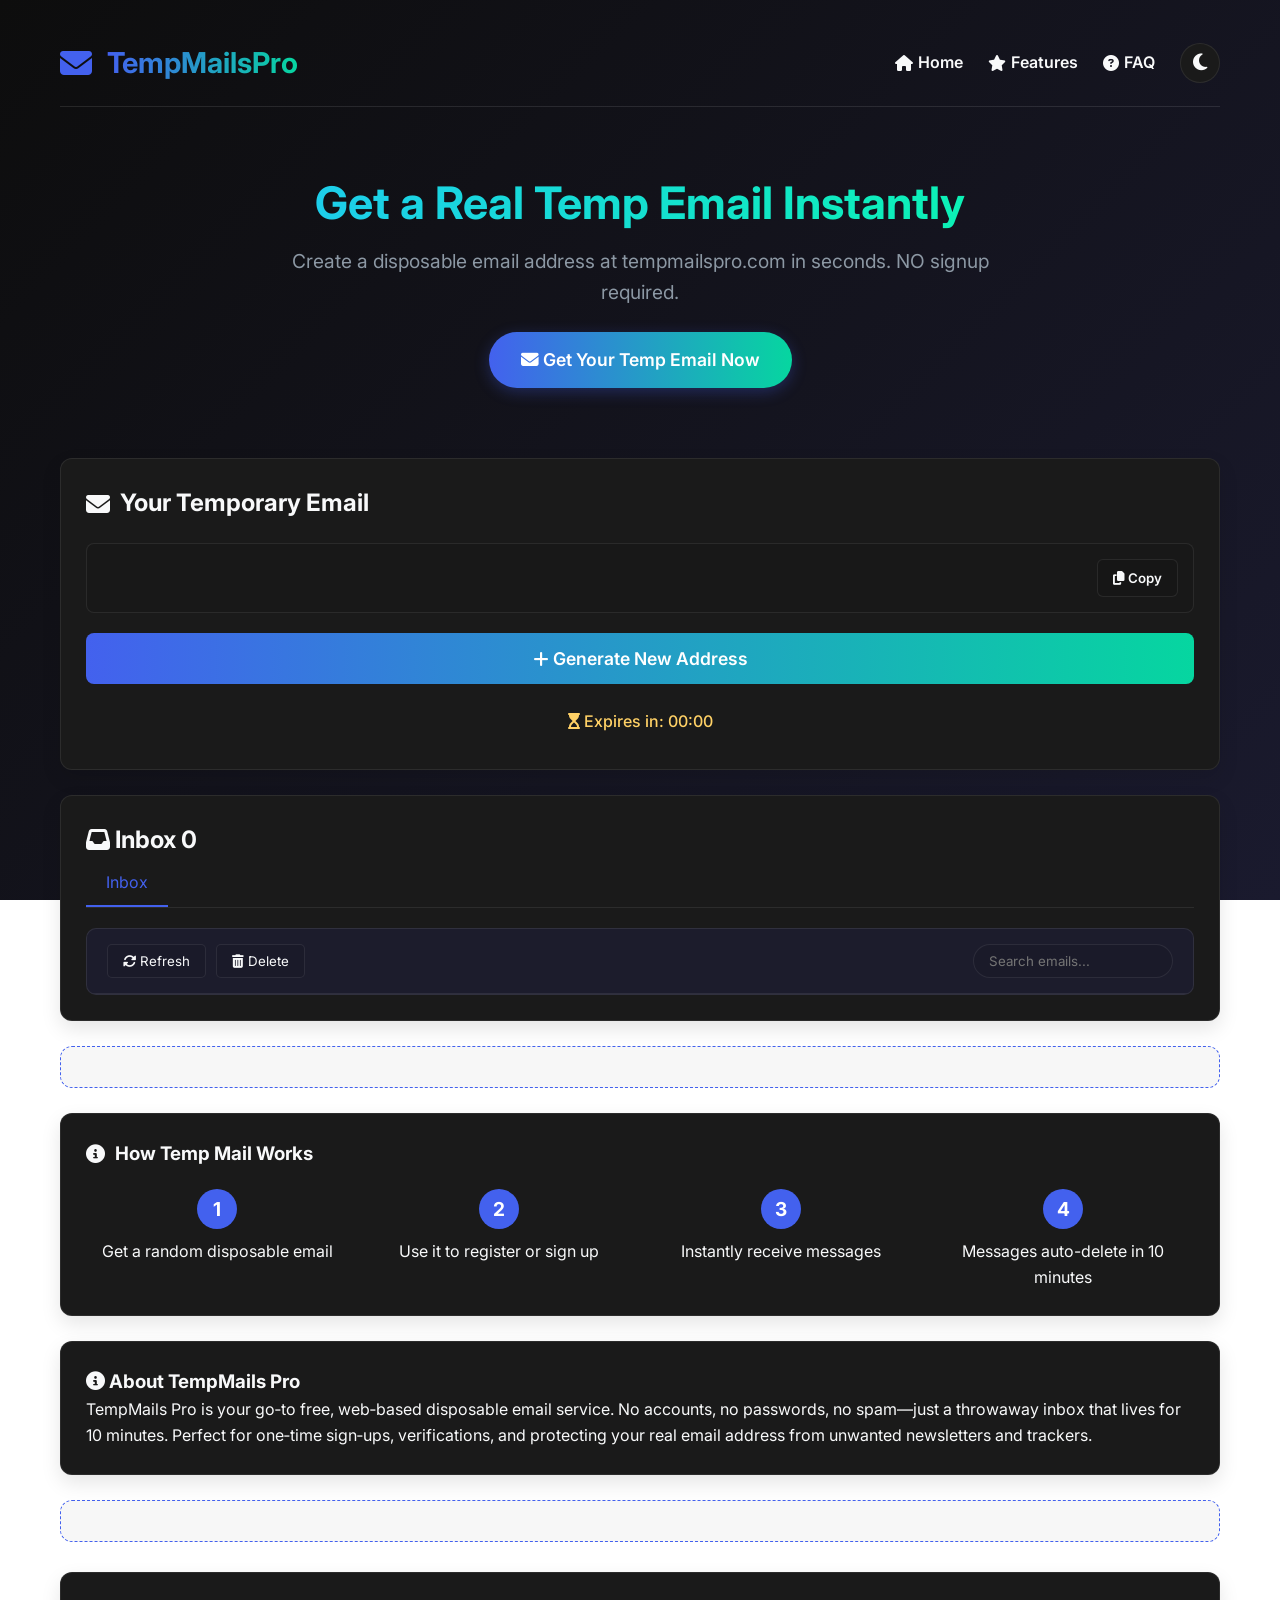
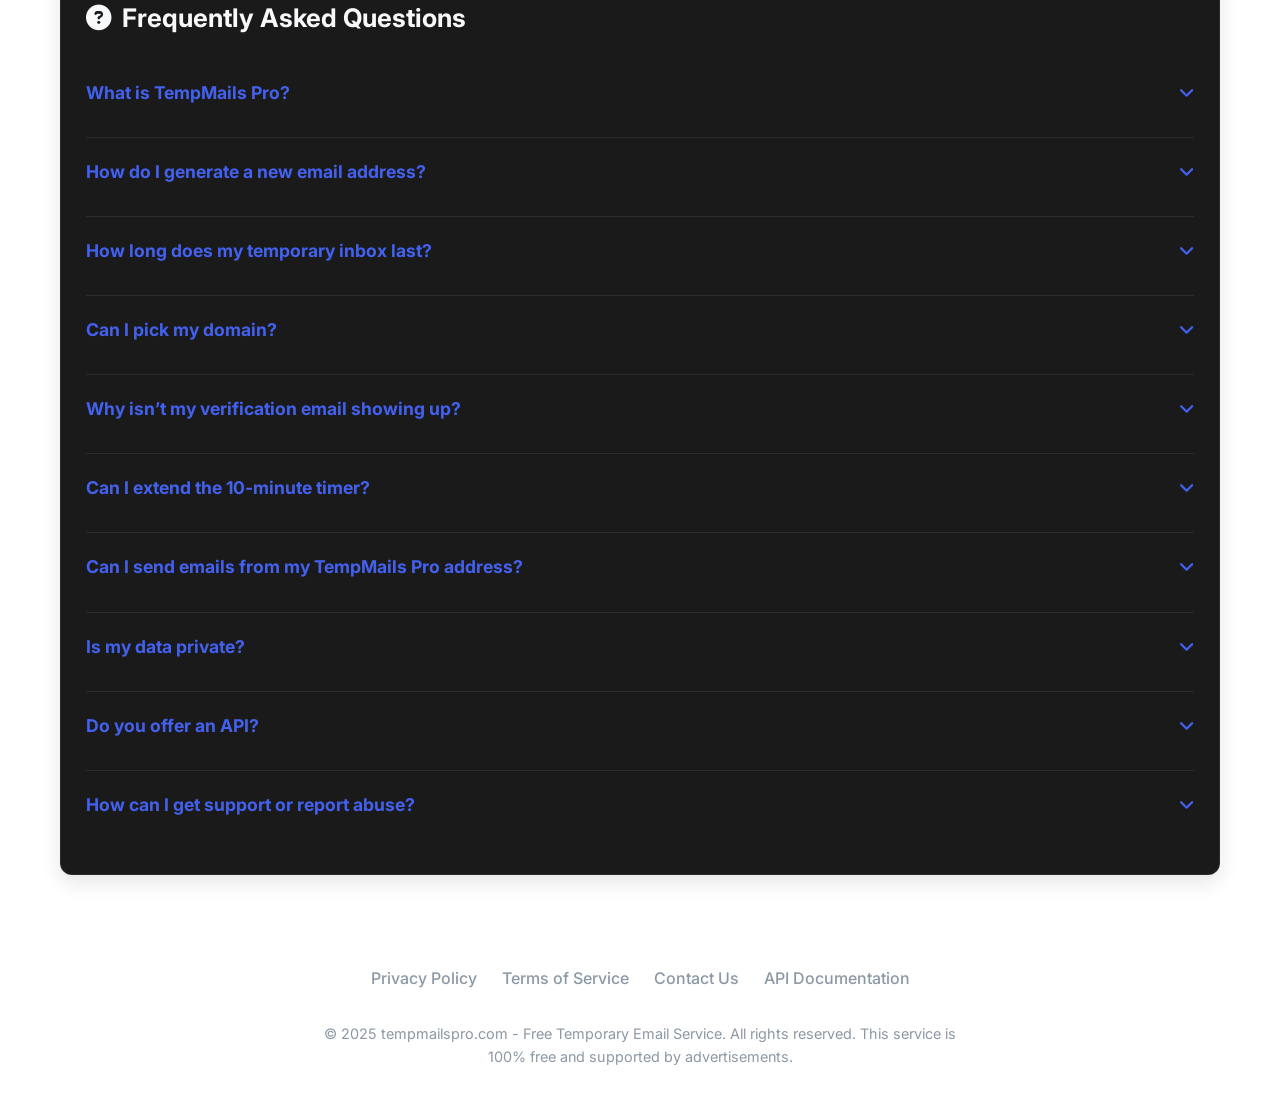
==== index.html @ e6362828 "Update index.html" ====
<!DOCTYPE html>
<html lang="en">
<head>
    <meta charset="UTF-8">
    <meta name="viewport" content="width=device-width, initial-scale=1.0">

    <!-- Primary Meta Tags -->
    <title>TempMail Pro - Free Temporary Email Service</title>
    <meta name="title" content="TempMail Pro - Free Temporary Email Service">
    <meta name="description"
        content="TempMail Pro lets you generate a temporary, disposable email address instantly. Stay anonymous, avoid spam, and protect your privacy — no signup required.">
    <meta name="keywords"
        content="temp mail, disposable email, temporary email, free email, anonymous email, tempmail pro, spam free email">
    <meta name="robots" content="index, follow">
    <link rel="canonical" href="https://tempmailspro.com">

    <!-- Open Graph / Facebook -->
    <meta property="og:type" content="website">
    <meta property="og:url" content="https://tempmailspro.com">
    <meta property="og:title" content="TempMail Pro - Free Temporary Email Service">
    <meta property="og:description"
        content="Generate temporary email addresses and receive messages instantly. No signup, no spam.">
    <meta property="og:image" content="https://tempmailspro.com/preview.png">

    <!-- Twitter -->
    <meta name="twitter:card" content="summary_large_image">
    <meta name="twitter:url" content="https://tempmailspro.com">
    <meta name="twitter:title" content="TempMail Pro - Free Temporary Email Service">
    <meta name="twitter:description" content="Create free, disposable emails in seconds and avoid spam.">
    <meta name="twitter:image" content="https://tempmailspro.com/preview.png">

    <!-- Favicon -->
    <link rel="icon" href="/favicon.ico" type="image/x-icon">
     <script type="application/ld+json">
{
  "@context": "https://schema.org",
  "@type": "Organization",
  "url": "https://tempmailspro.com",
  "logo": "https://tempmailspro.com/favicon.ico"
}
</script>

    
    <!-- Fonts & Styles -->
    <link rel="stylesheet" href="https://cdnjs.cloudflare.com/ajax/libs/font-awesome/6.4.0/css/all.min.css">
    <link href="https://fonts.googleapis.com/css2?family=Inter:wght@400;600;700&display=swap" rel="stylesheet">
    <link href="https://fonts.googleapis.com/css2?family=Oswald:wght@200..700&display=swap" rel="stylesheet">
    <link rel="stylesheet" href="style.css">

    <!-- ad script -->
    <meta name="google-adsense-account" content="ca-pub-8611225687740241">
    <script async src="https://pagead2.googlesyndication.com/pagead/js/adsbygoogle.js?client=ca-pub-8611225687740241"
        crossorigin="anonymous"></script>

    <!-- Google Site Verification -->
    <meta name="google-site-verification" content="ldu1vb2wwEm8j6eNo0OMNCm4ysT9TzCPLOjQqpnnPGw" />
    <!-- Google tag (gtag.js) -->
    <script async src="https://www.googletagmanager.com/gtag/js?id=G-LNBMVJY68M"></script>
    <script>
        window.dataLayer = window.dataLayer || [];
        function gtag() { dataLayer.push(arguments); }
        gtag('js', new Date());

        gtag('config', 'G-LNBMVJY68M');
    </script>
</head>
<body>
    <div class="container">
        <!-- Header -->
        <header>
            <div class="logo">
                <i class="fas fa-envelope"></i>
                <h1>TempMailsPro</h1>
            </div>
            <nav>
                <a href="index.html"><i class="fa fa-home"></i> Home</a>
                <a href="#features"><i class="fas fa-star"></i> Features</a>
                <a href="#FAQ"><i class="fas fa-question-circle"></i> FAQ</a>
                <div class="theme-toggle" id="theme-toggle">
                    <i class="fas fa-moon"></i>
                </div>
            </nav>
        </header>

        <!-- Hero Section -->
        <section class="hero">
            <h1>Get a Real Temp Email Instantly</h1>
            <p>Create a disposable email address at tempmailspro.com in seconds. NO signup required.</p>
            <a href="#generator" class="hero-btn pulse">
                <i class="fas fa-envelope"></i> Get Your Temp Email Now
            </a>
        </section>

        <!-- Main Content -->
        <main>
            <!-- Email Generator -->
            <div class="card email-generator" id="generator">
                <h2><i class="fas fa-envelope"></i> Your Temporary Email</h2>
                <div class="email-display">
                    <span id="generated-email"></span>
                    <button id="copy-btn"><i class="fas fa-copy"></i> Copy</button>
                </div>
                <button id="generate-btn"><i class="fas fa-plus"></i> Generate New Address</button>
                <p id="timer"><i class="fas fa-hourglass-start"></i> Expires in: 00:00</p>
            </div>

            <!-- 1force rebuild -->
            <!-- Inbox Section -->
            <div class="card">
                <h2><i class="fas fa-inbox"></i> Inbox <span id="unread-count" class="unread-badge">0</span></h2>
                <div class="tabs">
                    <div class="tab active" data-tab="primary">Inbox</div>
                </div>

                <div class="inbox-container">
                    <div class="inbox-header">
                        <div class="inbox-controls">
                            <button id="refresh-btn"><i class="fas fa-sync-alt"></i> Refresh</button>
                            <button id="delete-btn"><i class="fas fa-trash-alt"></i> Delete</button>
                        </div>
                        <div class="inbox-search">
                            <input type="text" id="search-input" placeholder="Search emails...">
                        </div>
                    </div>

                    <div class="tab-content active" id="primary-content">
                        <div class="email-list" id="email-list">
                            <!-- Emails will be populated by JavaScript -->
                        </div>
                    </div>
                    <div class="tab-content" id="promotions-content">
                        <div class="no-emails">
                            <i class="fas fa-tag fa-2x"></i>
                            <p>No promotional emails yet</p>
                        </div>
                    </div>
                    <div class="tab-content" id="social-content">
                        <div class="no-emails">
                            <i class="fas fa-users fa-2x"></i>
                            <p>No social emails yet</p>
                        </div>
                    </div>
                </div>
            </div>

            <!-- Email Detail View -->
            <div class="card" id="email-detail" style="display: none;">
                <div class="email-detail-header">
                    <button id="back-to-inbox"><i class="fas fa-arrow-left"></i> Back to Inbox</button>
                    <h3 id="detail-subject">Welcome to TempMailsPro</h3>
                </div>
                <div class="email-meta">
                    <div><strong>From:</strong> <span id="detail-sender">support@tempmailspro.com</span></div>
                    <div><strong>Date:</strong> <span id="detail-date">July 10, 2025 10:30 AM</span></div>
                </div>
                <div class="email-body">
                    <p>Hello there,</p>
                    <p>Thank you for choosing TempMailsPro! We're excited to have you as a user.</p>
                    <p>With our service, you can:</p>
                    <ul>
                        <li>Generate temporary email addresses instantly</li>
                        <li>Receive emails without signing up</li>
                        <li>Keep your personal inbox free from spam</li>
                        <li>Access emails for 10 minutes before they expire</li>
                    </ul>
                    <p>If you have any questions, feel free to reach out to our support team.</p>
                    <p>Best regards,<br>The TempMailsPro Team</p>
                </div>
                <div class="email-actions">
                    <button><i class="fas fa-reply"></i> Reply</button>
                    <button><i class="fas fa-share"></i> Forward</button>
                    <button><i class="fas fa-trash-alt"></i> Delete</button>
                </div>
            </div>

            <!-- Ad 1: ad-container-->
            <div class="ad-container">
                <!-- ad23 -->
                <ins class="adsbygoogle" style="display:block; text-align:center;"
                    data-ad-client="ca-pub-8611225687740241" data-ad-slot="8920729436" data-ad-format="auto"
                    data-full-width-responsive="true"></ins>
                <script>
                    (adsbygoogle = window.adsbygoogle || []).push({});
                </script>
            </div>

            <!-- How It Works -->
            <div class="card tutorial" id="features">
                <h3><i class="fas fa-info-circle"></i> How Temp Mail Works</h3>
                <div class="tutorial-steps">
                    <div class="step">
                        <span>1</span>
                        <p>Get a random disposable email</p>
                    </div>
                    <div class="step">
                        <span>2</span>
                        <p>Use it to register or sign up</p>
                    </div>
                    <div class="step">
                        <span>3</span>
                        <p>Instantly receive messages</p>
                    </div>
                    <div class="step">
                        <span>4</span>
                        <p>Messages auto-delete in 10 minutes</p>
                    </div>
                </div>
            </div>
            <!-- About Section -->
            <div class="card" id="about">
                <h3><i class="fas fa-info-circle"></i> About TempMails Pro</h3>
                <p>
                    TempMails Pro is your go‑to free, web‑based disposable email service. No accounts, no passwords, no
                    spam—just
                    a throwaway inbox that lives for 10 minutes. Perfect for one‑time sign‑ups, verifications, and
                    protecting your
                    real email address from unwanted newsletters and trackers.
                </p>
            </div>
            <!-- Ad 2: ad-container -->
            <div class="ad-container">
                <!-- ad44 -->
                <ins class="adsbygoogle" style="display:block; text-align:center;"
                    data-ad-client="ca-pub-8611225687740241" data-ad-slot="7357200472" data-ad-format="auto"
                    data-full-width-responsive="true"></ins>
                <script>
                    (adsbygoogle = window.adsbygoogle || []).push({});
                </script>
            </div>
            <!-- FAQ Section -->
            <div class="card" Id="faq">
                <h3><i class="fas fa-question-circle" id="FAQ"></i> Frequently Asked Questions</h3>

                <div class="faq-item">
                    <h4>What is TempMails Pro?</h4>
                    <div class="answer">
                        <p>
                            A free, receive‑only disposable‑email service. Generate a random address—no signup
                            required—to get
                            verification codes, newsletters, or any one‑time messages, and keep your real inbox clean.
                        </p>
                    </div>
                </div>

                <div class="faq-item">
                    <h4>How do I generate a new email address?</h4>
                    <div class="answer">
                        <p>
                            Click the <strong>Generate New Address</strong> button. We’ll display a random email
                            (e.g. <code>user123@ourtempdomain.org</code>) that’s live for 10 minutes.
                        </p>
                    </div>
                </div>

                <div class="faq-item">
                    <h4>How long does my temporary inbox last?</h4>
                    <div class="answer">
                        <p>
                            Exactly 10 minutes. You’ll see a countdown timer—once it reaches zero, the inbox and all
                            messages are
                            permanently deleted.
                        </p>
                    </div>
                </div>

                <div class="faq-item">
                    <h4>Can I pick my domain?</h4>
                    <div class="answer">
                        <p>
                            We rotate through several curated domains to maximize availability. You can’t choose one
                            manually—
                            just click “Generate” and use what you get.
                        </p>
                    </div>
                </div>

                <div class="faq-item">
                    <h4>Why isn’t my verification email showing up?</h4>
                    <div class="answer">
                        <ul>
                            <li>Double‑check that you copied the correct address.</li>
                            <li>Click <strong>Refresh</strong> to poll the server again.</li>
                            <li>Some senders block disposable domains—try generating a new address or using a different
                                one.</li>
                        </ul>
                    </div>
                </div>

                <div class="faq-item">
                    <h4>Can I extend the 10‑minute timer?</h4>
                    <div class="answer">
                        <p>
                            Not at this time. To keep the service free and stateless, each session is capped at 10
                            minutes.
                        </p>
                    </div>
                </div>

                <div class="faq-item">
                    <h4>Can I send emails from my TempMails Pro address?</h4>
                    <div class="answer">
                        <p>
                            No—it’s a receive‑only service. You can’t reply or send, only receive messages.
                        </p>
                    </div>
                </div>

                <div class="faq-item">
                    <h4>Is my data private?</h4>
                    <div class="answer">
                        <p>
                            We don’t log personal info or store messages beyond your session. After expiration,
                            everything is
                            permanently deleted.
                        </p>
                    </div>
                </div>

                <div class="faq-item">
                    <h4>Do you offer an API?</h4>
                    <div class="answer">
                        <p>
                            Yes—our API lets you programmatically generate addresses and fetch messages. Check the “API
                            Documentation”
                            in the footer for details and code samples.
                        </p>
                    </div>
                </div>

                <div class="faq-item">
                    <h4>How can I get support or report abuse?</h4>
                    <div class="answer">
                        <p>
                            Use the <strong>Contact Us</strong> link in the footer or email
                            <a href="mailto:support@tempmailspro.com">support@tempmailspro.com</a>. We typically reply
                            within 24 hours.
                        </p>
                    </div>
                </div>
            </div>
        </main>

        <!-- Footer -->
        <footer>
            <div class="footer-links">
                <a href="#" id="openPrivacy">Privacy Policy</a>
                <a href="#" id="openTerms">Terms of Service</a>
                <a href="#" id="openContact">Contact Us</a>
                <a href="#" id="openApi">API Documentation</a>
            </div>
            <p class="footer-note">© 2025 tempmailspro.com - Free Temporary Email Service. All rights reserved. This
                service
                is 100% free and supported by advertisements.</p>


            <!-- Privacy Policy Modal -->
            <div id="privacyModal" class="modal" role="dialog" aria-modal="true" aria-labelledby="privacyTitle">
                <div class="modal-content">
                    <button id="closePrivacy" class="close" aria-label="Close">&times;</button>
                    <h2 id="privacyTitle">Privacy Policy</h2>
                    <p><strong>Effective Date:</strong> July 13, 2025</p>

                    <p>TempMails Pro values your privacy. Here's what you need to know:</p>

                    <h3>1. Data We Collect</h3>
                    <ul>
                        <li>Temporary email addresses you generate</li>
                        <li>IP address (for abuse prevention)</li>
                        <li>Browser/device info (for analytics or ad personalization)</li>
                    </ul>

                    <h3>2. How We Use It</h3>
                    <ul>
                        <li>To create and manage temp inboxes</li>
                        <li>To show ads and improve service performance</li>
                        <li>To detect fraud or abuse</li>
                    </ul>

                    <h3>3. Email Expiry</h3>
                    <p>All inboxes and emails are automatically deleted after 10 minutes. We do not store messages
                        permanently.</p>

                    <h3>4. Third Parties</h3>
                    <p>We use Google AdSense and may share non-personal data with ad networks for performance or fraud
                        detection.</p>

                    <h3>5. Your Rights</h3>
                    <p>You don’t need to request deletion — everything is automatically wiped. We don’t store any
                        personal user accounts.</p>

                    <h3>6. Contact</h3>
                    <p>If you have questions, email <a
                            href="mailto:support@tempmailspro.com">support@tempmailspro.com</a></p>
                </div>
            </div>



            <!-- 📜 Terms of Service Modal -->
            <div id="termsModal" class="modal" role="dialog" aria-modal="true" aria-labelledby="termsTitle">
                <div class="modal-content">
                    <button id="closeTerms" class="close" aria-label="Close">&times;</button>
                    <h2 id="termsTitle">Terms of Service</h2>
                    <p><strong>Effective Date:</strong> July 13, 2025</p>

                    <p>By using TempMailsPro, you agree to the following terms:</p>

                    <ul>
                        <li>This is a disposable, receive-only email service intended for temporary use only.</li>
                        <li>You agree not to use TempMailsPro for illegal activities, abuse, or impersonation.</li>
                        <li>We do not guarantee email deliverability from all sources.</li>
                        <li>We auto-delete inboxes after 10 minutes — no backups.</li>
                        <li>TempMail Pro is provided “as-is” with no warranties.</li>
                    </ul>

                    <p>Questions? <a href="mailto:support@tempmailspro.com">support@tempmailspro.com</a></p>
                </div>
            </div>

            <!--Contact Us Modal -->
            <div id="contactModal" class="modal" role="dialog" aria-modal="true" aria-labelledby="contactTitle">
                <div class="modal-content">
                    <button id="closeContact" class="close" aria-label="Close">&times;</button>
                    <h2 id="contactTitle">Contact Us</h2>
                    <p>If you have questions, issues, or suggestions, please email us directly at:</p>

                    <p><a href="mailto:support@tempmailspro.com">support@tempmailspro.com</a></p>

                    <p>We usually respond within 24 hours on weekdays.</p>
                </div>
            </div>


            <div id="apiModal" class="modal" role="dialog" aria-modal="true" aria-labelledby="apiTitle">
                <div class="modal-content">
                    <button id="closeApi" class="close" aria-label="Close">&times;</button>
                    <h2 id="apiTitle">API Documentation</h2>

                    <p>This API lets you programmatically create temp email accounts, fetch messages, and check inboxes.
                    </p>

                    <h3>Base URL:</h3>
                    <code>https://api.mail.tm</code>

                    <h3>1. Create Account</h3>
                    <code>POST /accounts</code>
                    <pre>{
                        "address": "user@domain.com",
                        "password": "yourPassword123"
                        }</pre>

                    <h3>2. Get Token</h3>
                    <code>POST /token</code>
                    <pre>{
                        "address": "user@domain.com",
                        "password": "yourPassword123"
                        }</pre>

                    <h3>3. Fetch Messages</h3>
                    <code>GET /messages</code>
                    <pre>
                        Authorization: Bearer YOUR_TOKEN
                    </pre>

                    <h3>4. Get Message by ID</h3>
                    <code>GET /messages/:id</code>

                    <p>📌 <strong>Note:</strong> All messages are deleted automatically after ~10 minutes.</p>
                </div>
            </div>
        </footer>
    </div>

    <!-- Notification Element -->
    <div class="notification" id="notification">
        New email received!
    </div>
    <script>
        (function () {
            const toggleBtn = document.getElementById('theme-toggle');
            const root = document.documentElement; // <html>
            const storageKey = 'theme';            // localStorage key

            // on load: read saved theme
            const saved = localStorage.getItem(storageKey);
            if (saved === 'light') {
                root.classList.add('light-theme');
                toggleBtn.innerHTML = '<i class="fas fa-sun"></i>';
            }

            toggleBtn.addEventListener('click', () => {
                const isLight = root.classList.toggle('light-theme');
                // swap the icon
                toggleBtn.innerHTML = isLight
                    ? '<i class="fas fa-sun"></i>'
                    : '<i class="fas fa-moon"></i>';
                // persist preference
                localStorage.setItem(storageKey, isLight ? 'light' : 'dark');
            });
        })();
    </script>
    <script src="script.js"></script>
</body>
</html>
---- style.css ----
:root {
        --primary: #4361ee;
        --primary-dark: #3a0ca3;
        --secondary: #06d6a0;
        --warning: #ffd166;
        --danger: #ef476f;
        --dark: #121212;
        --darker: #0d0d0d;
        --light: #f8f9fa;
        --gray: #8c98a4;
        --card-bg: #1a1a1a;
        --card-border: rgba(255, 255, 255, 0.08);
        --inbox-bg: #1e1e2e;
        --text-color: #f8f9fa;
        --bg-gradient-start: #0d0d0d;
        --bg-gradient-end: #1a1a2e;
        --header-border: rgba(255, 255, 255, 0.1);
        --footer-border: rgba(255, 255, 255, 0.1);
    }

    .light-theme {
        --primary: #4361ee;
        --primary-dark: #3a0ca3;
        --secondary: #06d6a0;
        --warning: #ffd166;
        --danger: #ef476f;
        --dark: #f8f9fa;
        --darker: #e9ecef;
        --light: #121212;
        --gray: #6c757d;
        --card-bg: #ffffff;
        --card-border: rgba(0, 0, 0, 0.08);
        --inbox-bg: #f1f3f5;
        --text-color: #212529;
        --bg-gradient-start: #e9ecef;
        --bg-gradient-end: #f8f9fa;
        --header-border: rgba(0, 0, 0, 0.1);
        --footer-border: rgba(0, 0, 0, 0.1);
    }

    * {
        margin: 0;
        padding: 0;
        box-sizing: border-box;
        font-family: 'Inter', -apple-system, BlinkMacSystemFont, 'Segoe UI', Roboto, sans-serif;
        transition: background-color 0.3s, color 0.3s;
    }

    body {
        background: linear-gradient(135deg, var(--bg-gradient-start), var(--bg-gradient-end));
        color: var(--text-color);
        line-height: 1.6;
        min-height: 100vh;
        background-attachment: fixed;
        padding: 20px;
    }

    .container {
        max-width: 1200px;
        margin: 0 auto;
        padding: 0 20px;
    }

    /* Header Styles */
    header {
        display: flex;
        justify-content: space-between;
        align-items: center;
        padding: 20px 0;
        border-bottom: 1px solid var(--header-border);
        margin-bottom: 30px;
    }

    .logo {
        display: flex;
        align-items: center;
        gap: 15px;
    }

    .logo i {
        font-size: 2rem;
        color: var(--primary);
    }

    .logo h1 {
        font-size: 1.8rem;
        background: linear-gradient(90deg, var(--primary), var(--secondary));
        -webkit-background-clip: text;
        -webkit-text-fill-color: transparent;
    }

    nav {
        display: flex;
        gap: 25px;
        align-items: center;
    }

    nav a {
        color: var(--text-color);
        text-decoration: none;
        font-weight: 600;
        display: flex;
        align-items: center;
        gap: 5px;
        transition: color 0.3s;
    }

    nav a:hover {
        color: var(--primary);
    }

    .theme-toggle {
        background: var(--card-bg);
        border: 1px solid var(--card-border);
        color: var(--text-color);
        width: 40px;
        height: 40px;
        border-radius: 50%;
        display: flex;
        align-items: center;
        justify-content: center;
        cursor: pointer;
        font-size: 1.2rem;
        transition: all 0.3s;
    }

    .theme-toggle:hover {
        transform: rotate(15deg);
        background: var(--primary);
        color: white;
    }

    /* Hero Section */
    .hero {
        text-align: center;
        padding: 40px 0;
        margin-bottom: 30px;
    }

    .hero h1 {
        font-size: 2.8rem;
        font-weight: 700;
        background: linear-gradient(90deg, #24c0ff, #05ffa1);
        -webkit-background-clip: text;
        -webkit-text-fill-color: transparent;
        margin-bottom: 15px;
        line-height: 1.2;
    }

    .hero p {
        font-size: 1.2rem;
        max-width: 700px;
        margin: 0 auto 25px;
        color: var(--gray);
    }

    .hero-btn {
        display: inline-block;
        background: linear-gradient(90deg, var(--primary), var(--secondary));
        color: white;
        padding: 14px 32px;
        border-radius: 50px;
        font-weight: 600;
        font-size: 1.1rem;
        text-decoration: none;
        transition: all 0.3s ease;
        box-shadow: 0 4px 15px rgba(67, 97, 238, 0.3);
    }

    .hero-btn:hover {
        transform: translateY(-3px);
        box-shadow: 0 6px 20px rgba(67, 97, 238, 0.4);
    }

    /* Card Styles */
    .card {
        background: var(--card-bg);
        border-radius: 12px;
        padding: 25px;
        margin-bottom: 25px;
        box-shadow: 0 8px 20px rgba(0, 0, 0, 0.1);
        border: 1px solid var(--card-border);
        transition: transform 0.3s ease;
    }

    .card:hover {
        transform: translateY(-5px);
    }

    /* Email Generator */
    .email-generator h2 {
        margin-bottom: 20px;
        display: flex;
        align-items: center;
        gap: 10px;
        color: var(--text-color);
    }

    .email-display {
        display: flex;
        justify-content: space-between;
        align-items: center;
        background: rgba(0, 0, 0, 0.05);
        padding: 15px;
        border-radius: 8px;
        margin-bottom: 20px;
        border: 1px solid var(--card-border);
    }

    #generated-email {
        font-size: 1.2rem;
        font-family: monospace;
        word-break: break-word;
        flex: 1;
        color: var(--text-color);
    }

    #copy-btn {
        background: rgba(0, 0, 0, 0.05);
        color: var(--text-color);
        padding: 10px 15px;
        border-radius: 6px;
        font-weight: 600;
        transition: background 0.3s;
        cursor: pointer;
        border: 1px solid var(--card-border);
    }

    #copy-btn:hover {
        background: rgba(0, 0, 0, 0.1);
    }

    #generate-btn {
        width: 100%;
        padding: 15px;
        background: linear-gradient(90deg, var(--primary), var(--secondary));
        border: none;
        border-radius: 8px;
        color: white;
        font-weight: 600;
        font-size: 1.1rem;
        cursor: pointer;
        transition: transform 0.2s;
        margin-bottom: 15px;
    }

    #generate-btn:hover {
        transform: translateY(-2px);
    }

    #email-status,
    #timer {
        text-align: center;
        margin: 10px 0;
        color: var(--secondary);
        font-weight: 500;
    }

    #timer {
        color: var(--warning);
    }

    /* Tutorial Section */
    .tutorial h3 {
        margin-bottom: 20px;
        display: flex;
        align-items: center;
        gap: 10px;
        color: var(--text-color);
    }

    .tutorial-steps {
        display: grid;
        grid-template-columns: repeat(auto-fit, minmax(200px, 1fr));
        gap: 20px;
    }

    .step {
        display: flex;
        flex-direction: column;
        align-items: center;
        text-align: center;
    }

    .step span {
        width: 40px;
        height: 40px;
        background: var(--primary);
        border-radius: 50%;
        display: flex;
        align-items: center;
        justify-content: center;
        font-weight: bold;
        margin-bottom: 10px;
        font-size: 1.2rem;
        color: white;
    }

    /* Ad Containers */
    .ad-container {
        background: rgba(0, 0, 0, 0.03);
        border-radius: 12px;
        padding: 20px;
        margin: 25px 0;
        border: 1px dashed var(--primary);
        text-align: center;
    }

    .ad-label {
        display: inline-block;
        background: var(--primary);
        color: white;
        padding: 4px 12px;
        border-radius: 20px;
        font-size: 0.8rem;
        margin-bottom: 15px;
        font-weight: 600;
    }

    .ad-title {
        font-size: 1.3rem;
        margin-bottom: 10px;
        color: var(--text-color);
    }

    .ad-description {
        color: var(--gray);
        margin-bottom: 15px;
        font-size: 1rem;
    }

    .ad-btn {
        display: inline-block;
        background: var(--secondary);
        color: #000;
        padding: 10px 25px;
        border-radius: 30px;
        font-weight: 600;
        text-decoration: none;
        transition: all 0.3s ease;
    }

    .ad-btn:hover {
        background: #05c895;
        transform: translateY(-2px);
    }

    .ad-offer {
        background: rgba(255, 209, 102, 0.15);
        border-left: 4px solid var(--warning);
        padding: 15px;
        border-radius: 0 8px 8px 0;
        margin-top: 15px;
    }

    /* Footer */
    footer {
        text-align: center;
        padding: 60px 0 30px;
        border-top: 1px solid var(--footer-border);
        margin-top: 20px;
    }

    .footer-links {
        display: flex;
        justify-content: center;
        flex-wrap: wrap;
        gap: 25px;
        margin-bottom: 30px;
    }

    .footer-links a {
        color: var(--gray);
        text-decoration: none;
        transition: color 0.3s;
        font-weight: 500;
    }

    .footer-links a:hover {
        color: var(--primary);
    }

    .footer-note {
        color: var(--gray);
        font-size: 0.9rem;
        margin-top: 20px;
        max-width: 700px;
        margin: 20px auto 0;
    }

    .social-links {
        display: flex;
        justify-content: center;
        gap: 20px;
        margin-top: 25px;
    }

    .social-links a {
        display: inline-flex;
        align-items: center;
        justify-content: center;
        width: 45px;
        height: 45px;
        border-radius: 50%;
        background: rgba(0, 0, 0, 0.05);
        color: var(--text-color);
        font-size: 1.2rem;
        transition: all 0.3s ease;
    }

    .social-links a:hover {
        background: var(--primary);
        color: white;
        transform: translateY(-3px);
    }

    /* Responsive Design */
    @media (max-width: 900px) {
        .main-content {
            flex-direction: column;
        }

        .sidebar {
            width: 100%;
        }

        .stats {
            grid-template-columns: 1fr;
        }
    }

    @media (max-width: 768px) {
        header {
            flex-direction: column;
            gap: 20px;
        }

        nav {
            flex-wrap: wrap;
            justify-content: center;
        }

        .hero h1 {
            font-size: 2.2rem;
        }

        .tutorial-steps {
            grid-template-columns: 1fr;
        }

        .hero {
            padding: 30px 0;
        }
    }

    /* Animations */
    @keyframes fadeIn {
        from {
            opacity: 0;
            transform: translateY(10px);
        }

        to {
            opacity: 1;
            transform: translateY(0);
        }
    }

    .card {
        animation: fadeIn 0.5s ease-out;
    }

    @keyframes pulse {
        0% {
            transform: scale(1);
        }

        50% {
            transform: scale(1.05);
        }

        100% {
            transform: scale(1);
        }
    }

    .pulse {
        animation: pulse 2s infinite;
    }

    /* Inbox Styles */
    .inbox-container {
        background: var(--inbox-bg);
        border-radius: 10px;
        overflow: hidden;
        margin-top: 20px;
        border: 1px solid var(--card-border);
    }

    .inbox-header {
        display: flex;
        justify-content: space-between;
        align-items: center;
        padding: 15px 20px;
        background: rgba(0, 0, 0, 0.05);
        border-bottom: 1px solid var(--card-border);
    }

    .inbox-controls {
        display: flex;
        gap: 10px;
    }

    .inbox-controls button {
        background: rgba(0, 0, 0, 0.05);
        border: 1px solid var(--card-border);
        color: var(--text-color);
        padding: 8px 15px;
        border-radius: 5px;
        cursor: pointer;
        transition: background 0.3s;
    }

    .inbox-controls button:hover {
        background: rgba(0, 0, 0, 0.1);
    }

    .email-list {
        max-height: 400px;
        overflow-y: auto;
    }

    .email-item {
        display: flex;
        align-items: center;
        padding: 15px 20px;
        border-bottom: 1px solid var(--card-border);
        cursor: pointer;
        transition: background 0.3s;
    }

    .email-item:hover {
        background: rgba(0, 0, 0, 0.03);
    }

    .email-item.unread {
        background: rgba(67, 97, 238, 0.1);
    }

    .email-item.unread:hover {
        background: rgba(67, 97, 238, 0.15);
    }

    .email-checkbox {
        margin-right: 15px;
    }

    .email-sender {
        flex: 0 0 200px;
        font-weight: 600;
        color: var(--text-color);
        white-space: nowrap;
        overflow: hidden;
        text-overflow: ellipsis;
    }

    .email-content {
        flex: 1;
        min-width: 0;
    }

    .email-subject {
        font-weight: 600;
        margin-bottom: 5px;
        color: var(--text-color);
        white-space: nowrap;
        overflow: hidden;
        text-overflow: ellipsis;
    }

    .email-preview {
        color: var(--gray);
        font-size: 0.9rem;
        white-space: nowrap;
        overflow: hidden;
        text-overflow: ellipsis;
    }

    .email-time {
        flex: 0 0 80px;
        text-align: right;
        color: var(--gray);
        font-size: 0.9rem;
    }

    .email-item.unread .email-sender,
    .email-item.unread .email-subject {
        color: var(--primary);
    }

    .no-emails {
        text-align: center;
        padding: 30px;
        color: var(--gray);
    }

    .no-emails i {
        margin-bottom: 15px;
        color: var(--gray);
    }

    /* Email Detail */
    .email-detail {
        padding: 25px;
        display: none;
    }

    .email-detail-header {
        padding-bottom: 20px;
        border-bottom: 1px solid var(--card-border);
        margin-bottom: 20px;
    }

    .email-detail-header h3 {
        font-size: 1.5rem;
        margin-bottom: 10px;
        color: var(--text-color);
    }

    .email-meta {
        display: flex;
        justify-content: space-between;
        color: var(--gray);
        margin-bottom: 20px;
    }

    .email-body {
        line-height: 1.7;
        color: var(--text-color);
    }

    .email-actions {
        display: flex;
        gap: 10px;
        margin-top: 25px;
    }

    .email-actions button {
        background: rgba(0, 0, 0, 0.05);
        border: 1px solid var(--card-border);
        color: var(--text-color);
        padding: 8px 15px;
        border-radius: 5px;
        cursor: pointer;
        transition: background 0.3s;
    }

    .email-actions button:hover {
        background: rgba(0, 0, 0, 0.1);
    }

    /* Tabs */
    .tabs {
        display: flex;
        border-bottom: 1px solid var(--card-border);
        margin-bottom: 20px;
    }

    .tab {
        padding: 10px 20px;
        cursor: pointer;
        transition: all 0.3s;
        border-bottom: 2px solid transparent;
        color: var(--text-color);
    }

    .tab.active {
        border-bottom: 2px solid var(--primary);
        color: var(--primary);
    }

    .tab-content {
        display: none;
    }

    .tab-content.active {
        display: block;
    }

    /* Notification */
    .notification {
        position: fixed;
        bottom: 20px;
        right: 20px;
        background: var(--primary);
        color: white;
        padding: 15px 25px;
        border-radius: 8px;
        box-shadow: 0 5px 15px rgba(0, 0, 0, 0.2);
        transform: translateY(100px);
        opacity: 0;
        transition: all 0.3s ease;
        z-index: 1000;
    }

    .notification.show {
        transform: translateY(0);
        opacity: 1;
    }

    /* Search */
    .inbox-search input {
        padding: 8px 15px;
        border-radius: 20px;
        border: 1px solid var(--card-border);
        background: rgba(0, 0, 0, 0.05);
        color: var(--text-color);
        outline: none;
        width: 200px;
    }

    .inbox-search input:focus {
        border-color: var(--primary);
    }

    /* FAQ Container */
    #faq {
        background: var(--card-bg);
        border: 1px solid var(--card-border);
        border-radius: 12px;
        padding: 25px;
        margin: 30px 0;
        box-shadow: 0 8px 20px rgba(0, 0, 0, 0.1);
    }

    /* FAQ Title */
    #faq h3 {
        font-size: 1.6rem;
        margin-bottom: 20px;
        display: flex;
        align-items: center;
        gap: 10px;
        color: var(--text-color);
    }

    /* Individual Item */
    .faq-item {
        border-top: 1px solid var(--card-border);
        padding: 20px 0;
    }

    .faq-item:first-of-type {
        border-top: none;
    }

    /* Question */
    .faq-item h4 {
        font-size: 1.1rem;
        margin-bottom: 10px;
        color: var(--primary);
        cursor: pointer;
        position: relative;
        padding-right: 20px;
        transition: color 0.3s;
    }

    .faq-item h4::after {
        content: '\f107';
        /* FontAwesome caret-down */
        font-family: "Font Awesome 6 Free";
        font-weight: 900;
        position: absolute;
        right: 0;
        top: 50%;
        transform: translateY(-50%);
        transition: transform 0.3s;
    }

    /* Answer */
    .faq-item p {
        color: var(--gray);
        line-height: 1.6;
        margin-left: 5px;
    }

    /* Spacing between bullet lines */
    .faq-item p br {
        line-height: 1.2;
    }

    /* Hover state */
    .faq-item h4:hover {
        color: var(--primary-dark);
    }

    /* Collapsible behavior (optional JS hook) */
    .faq-item .answer {
        max-height: 0;
        overflow: hidden;
        transition: max-height 0.4s ease;
    }

    .faq-item.open h4::after {
        transform: translateY(-50%) rotate(180deg);
    }

    .faq-item.open .answer {
        max-height: 500px;
        /* large enough for your content */
    }

    /* Light-theme overrides (if needed) */
    .light-theme #faq {
        box-shadow: 0 8px 20px rgba(0, 0, 0, 0.05);
    }

    .light-theme .faq-item h4 {
        color: var(--primary-dark);
    }

    .modal {
        display: none;
        position: fixed;
        z-index: 1000;
        top: 0;
        left: 0;
        width: 100%;
        height: 100%;
        overflow-y: auto;
        padding: 30px 15px;
        background-color: rgba(0, 0, 0, 0.6);
        backdrop-filter: blur(5px);
    }

    /* Box */
    .modal-content {
        background: var(--card-bg);
        color: var(--text-color);
        max-width: 600px;
        width: 100%;
        margin: 60px auto;
        padding: 25px;
        border-radius: 12px;
        border: 1px solid var(--card-border);
        box-shadow: 0 8px 24px rgba(0, 0, 0, 0.25);
        font-size: 1rem;
        animation: fadeIn 0.3s ease-in-out;
    }

    /* Title */
    .modal-content h2 {
        font-size: 1.5rem;
        margin-top: 0;
        color: var(--primary);
    }

    /* List */
    .modal-content ul {
        padding-left: 1.5rem;
        margin: 1rem 0;
    }

    .modal-content ul li {
        margin-bottom: 0.75rem;
    }

    /* Link */
    .modal-content a {
        color: var(--primary);
        text-decoration: underline;
    }

    /* Close Button */
    .close {
        background: none;
        border: none;
        float: right;
        font-size: 1.8rem;
        color: var(--gray);
        cursor: pointer;
    }

    .close:hover {
        color: var(--danger);
    }

    /* Mobile Tweaks */
    @media (max-width: 480px) {
        .modal-content {
            padding: 20px;
            font-size: 0.95rem;
        }

        .modal-content h2 {
            font-size: 1.2rem;
        }

        .close {
            font-size: 1.5rem;
        }
    }

    /* Reuse modal styling */
    .modal {
        display: none;
        position: fixed;
        z-index: 1000;
        top: 0;
        left: 0;
        width: 100%;
        height: 100%;
        overflow-y: auto;
        padding: 30px 15px;
        background-color: rgba(0, 0, 0, 0.6);
        backdrop-filter: blur(5px);
    }

    .modal-content {
        background: var(--card-bg);
        color: var(--text-color);
        max-width: 500px;
        margin: 60px auto;
        padding: 25px;
        border-radius: 12px;
        border: 1px solid var(--card-border);
        box-shadow: 0 8px 24px rgba(0, 0, 0, 0.25);
        animation: fadeIn 0.3s ease-in-out;
    }

    .modal-content h2 {
        font-size: 1.4rem;
        margin-bottom: 15px;
        color: var(--primary);
    }

    .modal-content a {
        color: var(--primary);
        font-weight: 600;
        text-decoration: underline;
    }

    .close {
        background: none;
        border: none;
        float: right;
        font-size: 1.8rem;
        color: var(--gray);
        cursor: pointer;
    }

    .close:hover {
        color: var(--danger);
    }

    @media (max-width: 480px) {
        .modal-content {
            padding: 20px;
            font-size: 0.95rem;
        }

        .modal-content h2 {
            font-size: 1.2rem;
        }
    }

    .modal code {
        display: inline-block;
        background: rgba(255, 255, 255, 0.05);
        padding: 6px 10px;
        border-radius: 4px;
        font-family: monospace;
        margin-bottom: 10px;
        color: var(--primary);
    }

    .modal pre {
        background: rgba(255, 255, 255, 0.05);
        padding: 10px 15px;
        border-radius: 6px;
        font-family: monospace;
        font-size: 0.9rem;
        overflow-x: auto;
        white-space: pre-wrap;
        color: var(--text-color);
        margin-bottom: 1rem;
    }

    /* Style for modal content reused */
    .modal-content h2,
    .modal-content h3 {
        color: var(--primary);
    }

    .modal-content ul {
        padding-left: 1.5rem;
        margin-bottom: 1rem;
    }

    .modal-content ul li {
        margin-bottom: 0.7rem;
        color: var(--text-color);
    }

    .modal-content p,
    .modal-content a {
        color: var(--text-color);
    }

    /* Footer links */
    .footer-links {
        display: flex;
        justify-content: center;
        flex-wrap: wrap;
        gap: 25px;
        margin-bottom: 30px;
    }

    /* Responsive adjustments */
    @media (max-width: 768px) {
        .footer-links {
            gap: 15px;
            padding: 0 10px;
        }
    }

    @media (max-width: 480px) {
        .footer-links {
            flex-direction: column;
            gap: 10px;
            align-items: center;
        }
    }

    /* Footer note */
    .footer-note {
        color: var(--gray);
        font-size: 0.9rem;
        margin-top: 20px;
        max-width: 700px;
        margin: 20px auto 0;
        padding: 0 15px;
    }

    @media (max-width: 480px) {
        .footer-note {
            font-size: 0.8rem;
        }
    }
#generate-btn.disabled {
  opacity: 0.6;
  pointer-events: none;
  cursor: not-allowed;
}
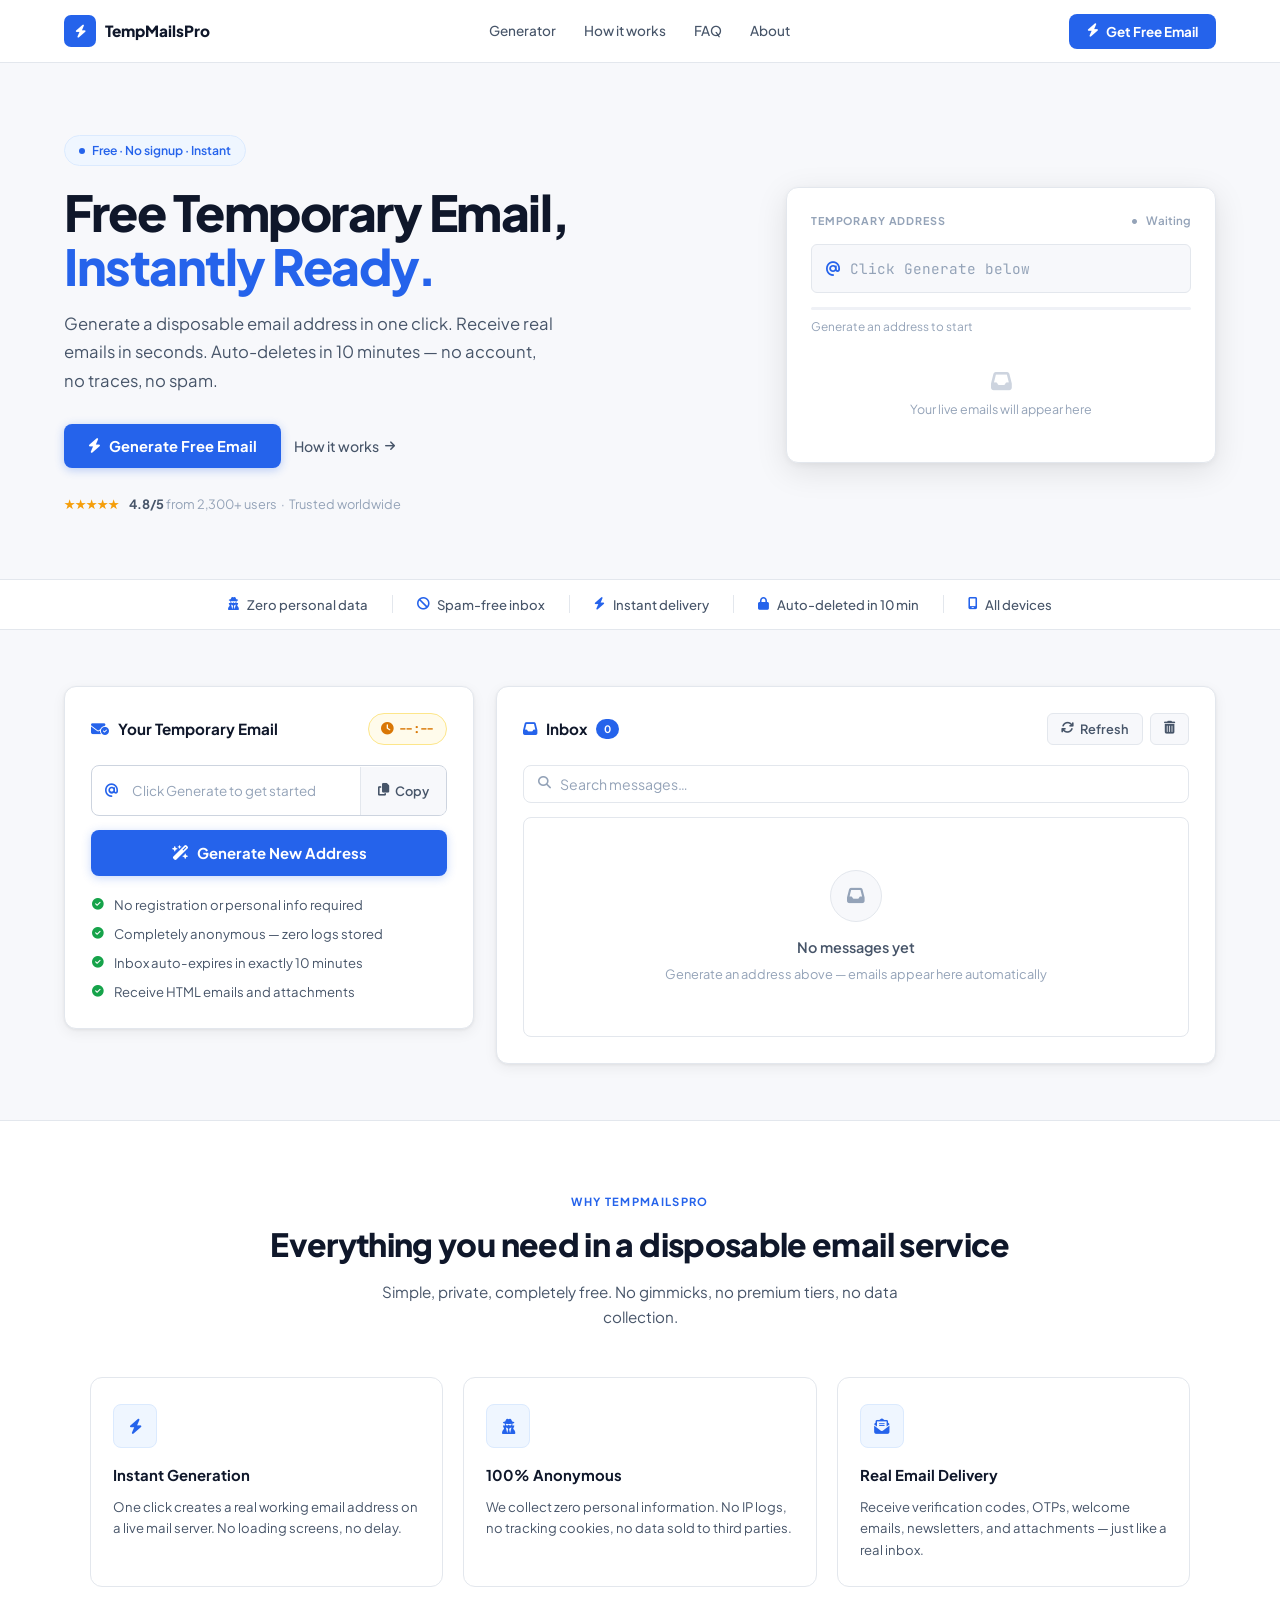
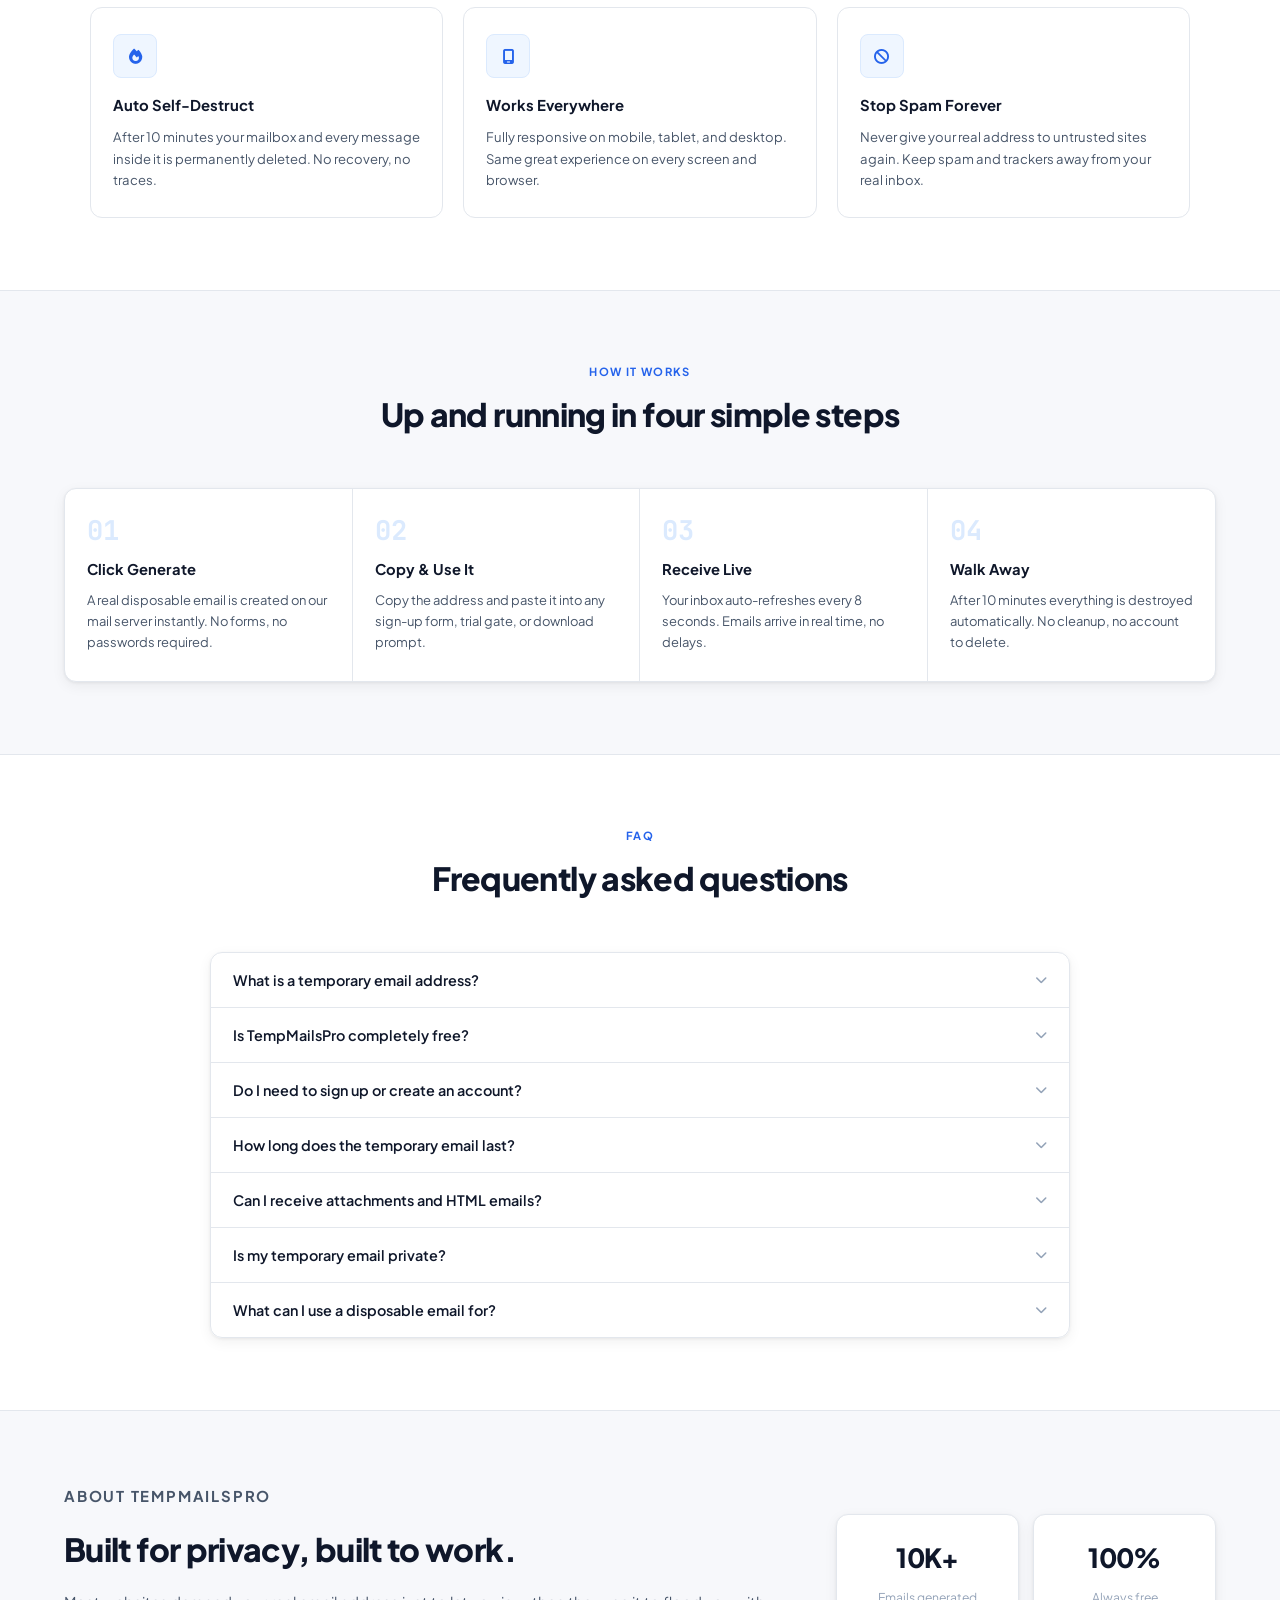
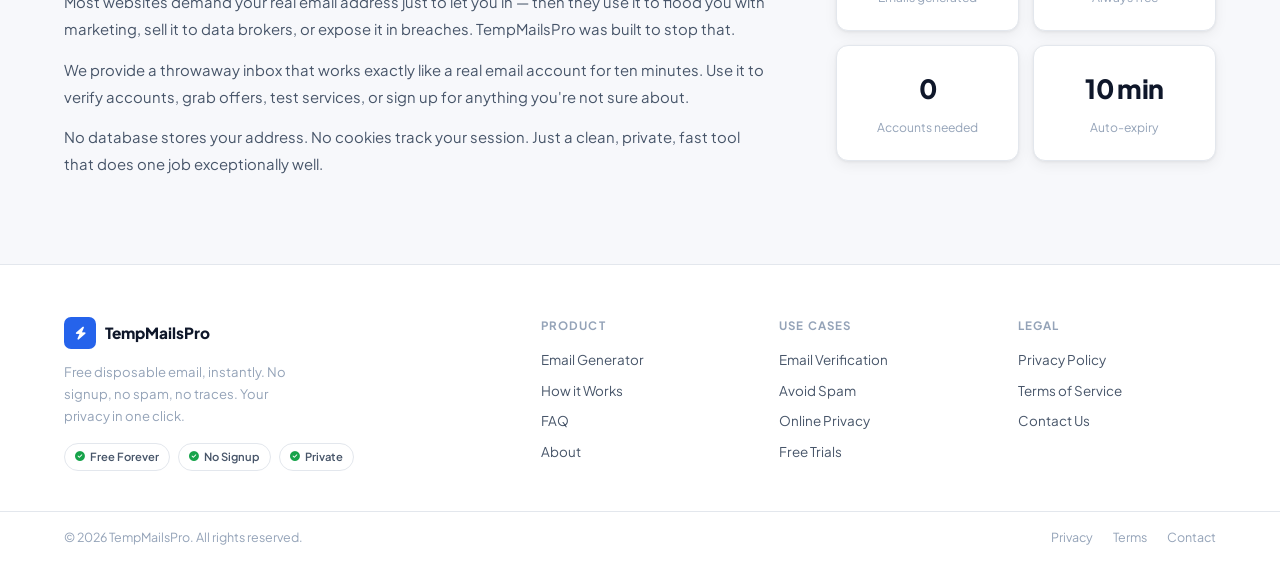
==== commit 62b3e8bd: "Add files via upload" ====
--- a/index.html
+++ b/index.html
@@ -1,504 +1,1037 @@
-<!DOCTYPE html>
-<html lang="en">
-<head>
-    <meta charset="UTF-8">
-    <meta name="viewport" content="width=device-width, initial-scale=1.0">
-
-    <!-- Primary Meta Tags -->
-    <title>TempMail Pro - Free Temporary Email Service</title>
-    <meta name="title" content="TempMail Pro - Free Temporary Email Service">
-    <meta name="description"
-        content="TempMail Pro lets you generate a temporary, disposable email address instantly. Stay anonymous, avoid spam, and protect your privacy — no signup required.">
-    <meta name="keywords"
-        content="temp mail, disposable email, temporary email, free email, anonymous email, tempmail pro, spam free email">
-    <meta name="robots" content="index, follow">
-    <link rel="canonical" href="https://tempmailspro.com">
-
-    <!-- Open Graph / Facebook -->
-    <meta property="og:type" content="website">
-    <meta property="og:url" content="https://tempmailspro.com">
-    <meta property="og:title" content="TempMail Pro - Free Temporary Email Service">
-    <meta property="og:description"
-        content="Generate temporary email addresses and receive messages instantly. No signup, no spam.">
-    <meta property="og:image" content="https://tempmailspro.com/preview.png">
-
-    <!-- Twitter -->
-    <meta name="twitter:card" content="summary_large_image">
-    <meta name="twitter:url" content="https://tempmailspro.com">
-    <meta name="twitter:title" content="TempMail Pro - Free Temporary Email Service">
-    <meta name="twitter:description" content="Create free, disposable emails in seconds and avoid spam.">
-    <meta name="twitter:image" content="https://tempmailspro.com/preview.png">
-
-    <!-- Favicon -->
-    <link rel="icon" href="/favicon.ico" type="image/x-icon">
-     <script type="application/ld+json">
-{
-  "@context": "https://schema.org",
-  "@type": "Organization",
-  "url": "https://tempmailspro.com",
-  "logo": "https://tempmailspro.com/favicon.ico"
-}
-</script>
-
-    
-    <!-- Fonts & Styles -->
-    <link rel="stylesheet" href="https://cdnjs.cloudflare.com/ajax/libs/font-awesome/6.4.0/css/all.min.css">
-    <link href="https://fonts.googleapis.com/css2?family=Inter:wght@400;600;700&display=swap" rel="stylesheet">
-    <link href="https://fonts.googleapis.com/css2?family=Oswald:wght@200..700&display=swap" rel="stylesheet">
-    <link rel="stylesheet" href="style.css">
-
-    <!-- ad script -->
-    <meta name="google-adsense-account" content="ca-pub-8611225687740241">
-    <script async src="https://pagead2.googlesyndication.com/pagead/js/adsbygoogle.js?client=ca-pub-8611225687740241"
-        crossorigin="anonymous"></script>
-
-    <!-- Google Site Verification -->
-    <meta name="google-site-verification" content="ldu1vb2wwEm8j6eNo0OMNCm4ysT9TzCPLOjQqpnnPGw" />
-    <!-- Google tag (gtag.js) -->
-    <script async src="https://www.googletagmanager.com/gtag/js?id=G-LNBMVJY68M"></script>
-    <script>
-        window.dataLayer = window.dataLayer || [];
-        function gtag() { dataLayer.push(arguments); }
-        gtag('js', new Date());
-
-        gtag('config', 'G-LNBMVJY68M');
-    </script>
-</head>
-<body>
-    <div class="container">
-        <!-- Header -->
-        <header>
-            <div class="logo">
-                <i class="fas fa-envelope"></i>
-                <h1>TempMailsPro</h1>
-            </div>
-            <nav>
-                <a href="index.html"><i class="fa fa-home"></i> Home</a>
-                <a href="#features"><i class="fas fa-star"></i> Features</a>
-                <a href="#FAQ"><i class="fas fa-question-circle"></i> FAQ</a>
-                <div class="theme-toggle" id="theme-toggle">
-                    <i class="fas fa-moon"></i>
-                </div>
-            </nav>
-        </header>
-
-        <!-- Hero Section -->
-        <section class="hero">
-            <h1>Get a Real Temp Email Instantly</h1>
-            <p>Create a disposable email address at tempmailspro.com in seconds. NO signup required.</p>
-            <a href="#generator" class="hero-btn pulse">
-                <i class="fas fa-envelope"></i> Get Your Temp Email Now
-            </a>
-        </section>
-
-        <!-- Main Content -->
-        <main>
-            <!-- Email Generator -->
-            <div class="card email-generator" id="generator">
-                <h2><i class="fas fa-envelope"></i> Your Temporary Email</h2>
-                <div class="email-display">
-                    <span id="generated-email"></span>
-                    <button id="copy-btn"><i class="fas fa-copy"></i> Copy</button>
-                </div>
-                <button id="generate-btn"><i class="fas fa-plus"></i> Generate New Address</button>
-                <p id="timer"><i class="fas fa-hourglass-start"></i> Expires in: 00:00</p>
-            </div>
-
-            <!-- 1force rebuild -->
-            <!-- Inbox Section -->
-            <div class="card">
-                <h2><i class="fas fa-inbox"></i> Inbox <span id="unread-count" class="unread-badge">0</span></h2>
-                <div class="tabs">
-                    <div class="tab active" data-tab="primary">Inbox</div>
-                </div>
-
-                <div class="inbox-container">
-                    <div class="inbox-header">
-                        <div class="inbox-controls">
-                            <button id="refresh-btn"><i class="fas fa-sync-alt"></i> Refresh</button>
-                            <button id="delete-btn"><i class="fas fa-trash-alt"></i> Delete</button>
-                        </div>
-                        <div class="inbox-search">
-                            <input type="text" id="search-input" placeholder="Search emails...">
-                        </div>
-                    </div>
-
-                    <div class="tab-content active" id="primary-content">
-                        <div class="email-list" id="email-list">
-                            <!-- Emails will be populated by JavaScript -->
-                        </div>
-                    </div>
-                    <div class="tab-content" id="promotions-content">
-                        <div class="no-emails">
-                            <i class="fas fa-tag fa-2x"></i>
-                            <p>No promotional emails yet</p>
-                        </div>
-                    </div>
-                    <div class="tab-content" id="social-content">
-                        <div class="no-emails">
-                            <i class="fas fa-users fa-2x"></i>
-                            <p>No social emails yet</p>
-                        </div>
-                    </div>
-                </div>
-            </div>
-
-            <!-- Email Detail View -->
-            <div class="card" id="email-detail" style="display: none;">
-                <div class="email-detail-header">
-                    <button id="back-to-inbox"><i class="fas fa-arrow-left"></i> Back to Inbox</button>
-                    <h3 id="detail-subject">Welcome to TempMailsPro</h3>
-                </div>
-                <div class="email-meta">
-                    <div><strong>From:</strong> <span id="detail-sender">support@tempmailspro.com</span></div>
-                    <div><strong>Date:</strong> <span id="detail-date">July 10, 2025 10:30 AM</span></div>
-                </div>
-                <div class="email-body">
-                    <p>Hello there,</p>
-                    <p>Thank you for choosing TempMailsPro! We're excited to have you as a user.</p>
-                    <p>With our service, you can:</p>
-                    <ul>
-                        <li>Generate temporary email addresses instantly</li>
-                        <li>Receive emails without signing up</li>
-                        <li>Keep your personal inbox free from spam</li>
-                        <li>Access emails for 10 minutes before they expire</li>
-                    </ul>
-                    <p>If you have any questions, feel free to reach out to our support team.</p>
-                    <p>Best regards,<br>The TempMailsPro Team</p>
-                </div>
-                <div class="email-actions">
-                    <button><i class="fas fa-reply"></i> Reply</button>
-                    <button><i class="fas fa-share"></i> Forward</button>
-                    <button><i class="fas fa-trash-alt"></i> Delete</button>
-                </div>
-            </div>
-
-            <!-- Ad 1: ad-container-->
-            <div class="ad-container">
-                <!-- ad23 -->
-                <ins class="adsbygoogle" style="display:block; text-align:center;"
-                    data-ad-client="ca-pub-8611225687740241" data-ad-slot="8920729436" data-ad-format="auto"
-                    data-full-width-responsive="true"></ins>
-                <script>
-                    (adsbygoogle = window.adsbygoogle || []).push({});
-                </script>
-            </div>
-
-            <!-- How It Works -->
-            <div class="card tutorial" id="features">
-                <h3><i class="fas fa-info-circle"></i> How Temp Mail Works</h3>
-                <div class="tutorial-steps">
-                    <div class="step">
-                        <span>1</span>
-                        <p>Get a random disposable email</p>
-                    </div>
-                    <div class="step">
-                        <span>2</span>
-                        <p>Use it to register or sign up</p>
-                    </div>
-                    <div class="step">
-                        <span>3</span>
-                        <p>Instantly receive messages</p>
-                    </div>
-                    <div class="step">
-                        <span>4</span>
-                        <p>Messages auto-delete in 10 minutes</p>
-                    </div>
-                </div>
-            </div>
-            <!-- About Section -->
-            <div class="card" id="about">
-                <h3><i class="fas fa-info-circle"></i> About TempMails Pro</h3>
-                <p>
-                    TempMails Pro is your go‑to free, web‑based disposable email service. No accounts, no passwords, no
-                    spam—just
-                    a throwaway inbox that lives for 10 minutes. Perfect for one‑time sign‑ups, verifications, and
-                    protecting your
-                    real email address from unwanted newsletters and trackers.
-                </p>
-            </div>
-            <!-- Ad 2: ad-container -->
-            <div class="ad-container">
-                <!-- ad44 -->
-                <ins class="adsbygoogle" style="display:block; text-align:center;"
-                    data-ad-client="ca-pub-8611225687740241" data-ad-slot="7357200472" data-ad-format="auto"
-                    data-full-width-responsive="true"></ins>
-                <script>
-                    (adsbygoogle = window.adsbygoogle || []).push({});
-                </script>
-            </div>
-            <!-- FAQ Section -->
-            <div class="card" Id="faq">
-                <h3><i class="fas fa-question-circle" id="FAQ"></i> Frequently Asked Questions</h3>
-
-                <div class="faq-item">
-                    <h4>What is TempMails Pro?</h4>
-                    <div class="answer">
-                        <p>
-                            A free, receive‑only disposable‑email service. Generate a random address—no signup
-                            required—to get
-                            verification codes, newsletters, or any one‑time messages, and keep your real inbox clean.
-                        </p>
-                    </div>
-                </div>
-
-                <div class="faq-item">
-                    <h4>How do I generate a new email address?</h4>
-                    <div class="answer">
-                        <p>
-                            Click the <strong>Generate New Address</strong> button. We’ll display a random email
-                            (e.g. <code>user123@ourtempdomain.org</code>) that’s live for 10 minutes.
-                        </p>
-                    </div>
-                </div>
-
-                <div class="faq-item">
-                    <h4>How long does my temporary inbox last?</h4>
-                    <div class="answer">
-                        <p>
-                            Exactly 10 minutes. You’ll see a countdown timer—once it reaches zero, the inbox and all
-                            messages are
-                            permanently deleted.
-                        </p>
-                    </div>
-                </div>
-
-                <div class="faq-item">
-                    <h4>Can I pick my domain?</h4>
-                    <div class="answer">
-                        <p>
-                            We rotate through several curated domains to maximize availability. You can’t choose one
-                            manually—
-                            just click “Generate” and use what you get.
-                        </p>
-                    </div>
-                </div>
-
-                <div class="faq-item">
-                    <h4>Why isn’t my verification email showing up?</h4>
-                    <div class="answer">
-                        <ul>
-                            <li>Double‑check that you copied the correct address.</li>
-                            <li>Click <strong>Refresh</strong> to poll the server again.</li>
-                            <li>Some senders block disposable domains—try generating a new address or using a different
-                                one.</li>
-                        </ul>
-                    </div>
-                </div>
-
-                <div class="faq-item">
-                    <h4>Can I extend the 10‑minute timer?</h4>
-                    <div class="answer">
-                        <p>
-                            Not at this time. To keep the service free and stateless, each session is capped at 10
-                            minutes.
-                        </p>
-                    </div>
-                </div>
-
-                <div class="faq-item">
-                    <h4>Can I send emails from my TempMails Pro address?</h4>
-                    <div class="answer">
-                        <p>
-                            No—it’s a receive‑only service. You can’t reply or send, only receive messages.
-                        </p>
-                    </div>
-                </div>
-
-                <div class="faq-item">
-                    <h4>Is my data private?</h4>
-                    <div class="answer">
-                        <p>
-                            We don’t log personal info or store messages beyond your session. After expiration,
-                            everything is
-                            permanently deleted.
-                        </p>
-                    </div>
-                </div>
-
-                <div class="faq-item">
-                    <h4>Do you offer an API?</h4>
-                    <div class="answer">
-                        <p>
-                            Yes—our API lets you programmatically generate addresses and fetch messages. Check the “API
-                            Documentation”
-                            in the footer for details and code samples.
-                        </p>
-                    </div>
-                </div>
-
-                <div class="faq-item">
-                    <h4>How can I get support or report abuse?</h4>
-                    <div class="answer">
-                        <p>
-                            Use the <strong>Contact Us</strong> link in the footer or email
-                            <a href="mailto:support@tempmailspro.com">support@tempmailspro.com</a>. We typically reply
-                            within 24 hours.
-                        </p>
-                    </div>
-                </div>
-            </div>
-        </main>
-
-        <!-- Footer -->
-        <footer>
-            <div class="footer-links">
-                <a href="#" id="openPrivacy">Privacy Policy</a>
-                <a href="#" id="openTerms">Terms of Service</a>
-                <a href="#" id="openContact">Contact Us</a>
-                <a href="#" id="openApi">API Documentation</a>
-            </div>
-            <p class="footer-note">© 2025 tempmailspro.com - Free Temporary Email Service. All rights reserved. This
-                service
-                is 100% free and supported by advertisements.</p>
-
-
-            <!-- Privacy Policy Modal -->
-            <div id="privacyModal" class="modal" role="dialog" aria-modal="true" aria-labelledby="privacyTitle">
-                <div class="modal-content">
-                    <button id="closePrivacy" class="close" aria-label="Close">&times;</button>
-                    <h2 id="privacyTitle">Privacy Policy</h2>
-                    <p><strong>Effective Date:</strong> July 13, 2025</p>
-
-                    <p>TempMails Pro values your privacy. Here's what you need to know:</p>
-
-                    <h3>1. Data We Collect</h3>
-                    <ul>
-                        <li>Temporary email addresses you generate</li>
-                        <li>IP address (for abuse prevention)</li>
-                        <li>Browser/device info (for analytics or ad personalization)</li>
-                    </ul>
-
-                    <h3>2. How We Use It</h3>
-                    <ul>
-                        <li>To create and manage temp inboxes</li>
-                        <li>To show ads and improve service performance</li>
-                        <li>To detect fraud or abuse</li>
-                    </ul>
-
-                    <h3>3. Email Expiry</h3>
-                    <p>All inboxes and emails are automatically deleted after 10 minutes. We do not store messages
-                        permanently.</p>
-
-                    <h3>4. Third Parties</h3>
-                    <p>We use Google AdSense and may share non-personal data with ad networks for performance or fraud
-                        detection.</p>
-
-                    <h3>5. Your Rights</h3>
-                    <p>You don’t need to request deletion — everything is automatically wiped. We don’t store any
-                        personal user accounts.</p>
-
-                    <h3>6. Contact</h3>
-                    <p>If you have questions, email <a
-                            href="mailto:support@tempmailspro.com">support@tempmailspro.com</a></p>
-                </div>
-            </div>
-
-
-
-            <!-- 📜 Terms of Service Modal -->
-            <div id="termsModal" class="modal" role="dialog" aria-modal="true" aria-labelledby="termsTitle">
-                <div class="modal-content">
-                    <button id="closeTerms" class="close" aria-label="Close">&times;</button>
-                    <h2 id="termsTitle">Terms of Service</h2>
-                    <p><strong>Effective Date:</strong> July 13, 2025</p>
-
-                    <p>By using TempMailsPro, you agree to the following terms:</p>
-
-                    <ul>
-                        <li>This is a disposable, receive-only email service intended for temporary use only.</li>
-                        <li>You agree not to use TempMailsPro for illegal activities, abuse, or impersonation.</li>
-                        <li>We do not guarantee email deliverability from all sources.</li>
-                        <li>We auto-delete inboxes after 10 minutes — no backups.</li>
-                        <li>TempMail Pro is provided “as-is” with no warranties.</li>
-                    </ul>
-
-                    <p>Questions? <a href="mailto:support@tempmailspro.com">support@tempmailspro.com</a></p>
-                </div>
-            </div>
-
-            <!--Contact Us Modal -->
-            <div id="contactModal" class="modal" role="dialog" aria-modal="true" aria-labelledby="contactTitle">
-                <div class="modal-content">
-                    <button id="closeContact" class="close" aria-label="Close">&times;</button>
-                    <h2 id="contactTitle">Contact Us</h2>
-                    <p>If you have questions, issues, or suggestions, please email us directly at:</p>
-
-                    <p><a href="mailto:support@tempmailspro.com">support@tempmailspro.com</a></p>
-
-                    <p>We usually respond within 24 hours on weekdays.</p>
-                </div>
-            </div>
-
-
-            <div id="apiModal" class="modal" role="dialog" aria-modal="true" aria-labelledby="apiTitle">
-                <div class="modal-content">
-                    <button id="closeApi" class="close" aria-label="Close">&times;</button>
-                    <h2 id="apiTitle">API Documentation</h2>
-
-                    <p>This API lets you programmatically create temp email accounts, fetch messages, and check inboxes.
-                    </p>
-
-                    <h3>Base URL:</h3>
-                    <code>https://api.mail.tm</code>
-
-                    <h3>1. Create Account</h3>
-                    <code>POST /accounts</code>
-                    <pre>{
-                        "address": "user@domain.com",
-                        "password": "yourPassword123"
-                        }</pre>
-
-                    <h3>2. Get Token</h3>
-                    <code>POST /token</code>
-                    <pre>{
-                        "address": "user@domain.com",
-                        "password": "yourPassword123"
-                        }</pre>
-
-                    <h3>3. Fetch Messages</h3>
-                    <code>GET /messages</code>
-                    <pre>
-                        Authorization: Bearer YOUR_TOKEN
-                    </pre>
-
-                    <h3>4. Get Message by ID</h3>
-                    <code>GET /messages/:id</code>
-
-                    <p>📌 <strong>Note:</strong> All messages are deleted automatically after ~10 minutes.</p>
-                </div>
-            </div>
-        </footer>
-    </div>
-
-    <!-- Notification Element -->
-    <div class="notification" id="notification">
-        New email received!
-    </div>
-    <script>
-        (function () {
-            const toggleBtn = document.getElementById('theme-toggle');
-            const root = document.documentElement; // <html>
-            const storageKey = 'theme';            // localStorage key
-
-            // on load: read saved theme
-            const saved = localStorage.getItem(storageKey);
-            if (saved === 'light') {
-                root.classList.add('light-theme');
-                toggleBtn.innerHTML = '<i class="fas fa-sun"></i>';
-            }
-
-            toggleBtn.addEventListener('click', () => {
-                const isLight = root.classList.toggle('light-theme');
-                // swap the icon
-                toggleBtn.innerHTML = isLight
-                    ? '<i class="fas fa-sun"></i>'
-                    : '<i class="fas fa-moon"></i>';
-                // persist preference
-                localStorage.setItem(storageKey, isLight ? 'light' : 'dark');
-            });
-        })();
-    </script>
-    <script src="script.js"></script>
-</body>
-</html>
+<!DOCTYPE html>
+<html lang="en">
+<head>
+<meta charset="UTF-8"/>
+<meta name="viewport" content="width=device-width, initial-scale=1.0"/>
+<title>TempMailsPro — Free Temporary Email Address | No Signup Required</title>
+<meta name="description" content="Generate a free disposable temporary email address instantly. No signup, no password. Receive real emails in seconds. Auto-deletes in 10 minutes. 100% anonymous and private."/>
+<meta name="keywords" content="temp mail, temporary email, disposable email, fake email, throwaway email, free temp mail, anonymous email, 10 minute mail, burner email, tempmail"/>
+<meta name="robots" content="index, follow"/>
+<link rel="canonical" href="https://tempmailspro.com/"/>
+<meta name="theme-color" content="#2563eb"/>
+<meta property="og:type" content="website"/>
+<meta property="og:url" content="https://tempmailspro.com/"/>
+<meta property="og:title" content="TempMailsPro — Free Temporary Email Address Generator"/>
+<meta property="og:description" content="Get a free disposable email address in one click. No signup. Receive emails instantly, auto-deleted in 10 minutes. 100% private."/>
+<meta name="twitter:card" content="summary_large_image"/>
+<meta name="twitter:title" content="TempMailsPro — Free Temporary Email Generator"/>
+<meta name="twitter:description" content="Disposable email instantly. No signup, fully anonymous, auto-deletes in 10 minutes."/>
+<link rel="icon" type="image/svg+xml" href="data:image/svg+xml,%3Csvg xmlns='http://www.w3.org/2000/svg' viewBox='0 0 32 32'%3E%3Crect width='32' height='32' rx='7' fill='%232563eb'/%3E%3Cpath d='M20 3L10 18h7.5L14 29 26 13h-8z' fill='white'/%3E%3C/svg%3E"/>
+<script type="application/ld+json">{"@context":"https://schema.org","@type":"WebApplication","name":"TempMailsPro","url":"https://tempmailspro.com","description":"Free temporary disposable email address generator. No signup required. Auto-deletes in 10 minutes.","applicationCategory":"UtilitiesApplication","operatingSystem":"Any","offers":{"@type":"Offer","price":"0","priceCurrency":"USD"}}</script>
+<script type="application/ld+json">{"@context":"https://schema.org","@type":"FAQPage","mainEntity":[{"@type":"Question","name":"What is a temporary email address?","acceptedAnswer":{"@type":"Answer","text":"A temporary email address is a short-lived inbox you can use instead of your real email. It auto-deletes after 10 minutes."}},{"@type":"Question","name":"Is TempMailsPro free?","acceptedAnswer":{"@type":"Answer","text":"Yes. 100% free forever. No subscription, no credit card, no hidden fees."}},{"@type":"Question","name":"Do I need to sign up?","acceptedAnswer":{"@type":"Answer","text":"No. Click Generate and you instantly get a working inbox. Zero registration required."}}]}</script>
+<link rel="preconnect" href="https://fonts.googleapis.com"/>
+<link rel="preconnect" href="https://fonts.gstatic.com" crossorigin/>
+<link href="https://fonts.googleapis.com/css2?family=Plus+Jakarta+Sans:wght@400;500;600;700;800&family=JetBrains+Mono:wght@400;500&display=swap" rel="stylesheet"/>
+<link rel="stylesheet" href="https://cdnjs.cloudflare.com/ajax/libs/font-awesome/6.4.0/css/all.min.css"/>
+<style>
+*,*::before,*::after{margin:0;padding:0;box-sizing:border-box;}
+:root{
+  --w:#fff;--bg:#f7f8fb;--bg2:#eff1f6;
+  --bd:#e3e7ed;--bd2:#cdd4df;
+  --blue:#2563eb;--bh:#1d4ed8;--bbg:#eff6ff;--bmd:#dbeafe;
+  --green:#16a34a;--red:#dc2626;--redbg:#fef2f2;
+  --amber:#d97706;--amberbg:#fffbeb;
+  --t1:#0f172a;--t2:#475569;--t3:#94a3b8;
+  --r:12px;--rsm:8px;--rxs:6px;
+  --font:'Plus Jakarta Sans',system-ui,sans-serif;
+  --mono:'JetBrains Mono',monospace;
+  --sh:0 1px 3px rgba(0,0,0,.06),0 4px 14px rgba(0,0,0,.06);
+  --shlg:0 8px 32px rgba(0,0,0,.10),0 2px 8px rgba(0,0,0,.05);
+}
+html{scroll-behavior:smooth;}
+body{font-family:var(--font);background:var(--bg);color:var(--t1);line-height:1.6;font-size:15px;min-height:100vh;}
+a{text-decoration:none;color:inherit;}
+button{font-family:var(--font);cursor:pointer;}
+:focus-visible{outline:2px solid var(--blue);outline-offset:3px;}
+::-webkit-scrollbar{width:5px;} ::-webkit-scrollbar-track{background:transparent;} ::-webkit-scrollbar-thumb{background:var(--bd2);border-radius:4px;}
+
+/* NAV */
+.nav{position:sticky;top:0;z-index:200;background:rgba(255,255,255,.96);backdrop-filter:blur(14px);border-bottom:1px solid var(--bd);}
+.navi{max-width:1200px;margin:0 auto;padding:0 24px;height:62px;display:flex;align-items:center;justify-content:space-between;gap:20px;}
+.nbrand{display:flex;align-items:center;gap:9px;font-weight:800;font-size:.96rem;color:var(--t1);}
+.bicon{width:32px;height:32px;background:var(--blue);border-radius:7px;display:flex;align-items:center;justify-content:center;color:#fff;font-size:13px;flex-shrink:0;}
+.bicon.sm{width:26px;height:26px;font-size:11px;border-radius:5px;}
+.nlinks{display:flex;align-items:center;gap:2px;}
+.nlinks a{padding:6px 13px;border-radius:var(--rxs);color:var(--t2);font-size:.85rem;font-weight:500;transition:all .12s;}
+.nlinks a:hover{background:var(--bg2);color:var(--t1);}
+.ncta{display:inline-flex;align-items:center;gap:7px;background:var(--blue);color:#fff;padding:9px 18px;border-radius:var(--rsm);font-size:.84rem;font-weight:700;border:none;transition:background .15s;cursor:pointer;}
+.ncta:hover{background:var(--bh);}
+.nburg{display:none;flex-direction:column;gap:5px;background:none;border:none;padding:6px;}
+.nburg span{display:block;width:20px;height:2px;background:var(--t2);border-radius:2px;transition:all .25s;}
+.nburg.open span:nth-child(1){transform:translateY(7px) rotate(45deg);}
+.nburg.open span:nth-child(2){opacity:0;}
+.nburg.open span:nth-child(3){transform:translateY(-7px) rotate(-45deg);}
+.ndrawer{display:none;position:fixed;top:62px;left:0;right:0;background:#fff;border-bottom:1px solid var(--bd);padding:10px 20px 16px;z-index:199;flex-direction:column;gap:2px;box-shadow:var(--shlg);}
+.ndrawer.open{display:flex;}
+.ndrawer a{padding:11px 12px;color:var(--t2);font-weight:500;font-size:.9rem;border-radius:var(--rxs);border-bottom:1px solid var(--bd);}
+.ndrawer a:last-child{border-bottom:none;}
+.ndrawer a:hover{background:var(--bg);color:var(--t1);}
+.novl{display:none;position:fixed;inset:0;z-index:198;background:rgba(0,0,0,.25);}
+.novl.on{display:block;}
+
+/* HERO */
+.hero{max-width:1200px;margin:0 auto;padding:72px 24px 64px;display:grid;grid-template-columns:1fr 430px;gap:60px;align-items:center;}
+.hpill{display:inline-flex;align-items:center;gap:7px;background:var(--bbg);border:1px solid var(--bmd);color:var(--blue);padding:5px 14px;border-radius:999px;font-size:.76rem;font-weight:600;margin-bottom:20px;}
+.pdot{width:6px;height:6px;border-radius:50%;background:var(--blue);animation:blink 2s infinite;}
+@keyframes blink{0%,100%{opacity:1;}50%{opacity:.3;}}
+.hero h1{font-size:clamp(2rem,4vw,3.1rem);font-weight:800;line-height:1.08;letter-spacing:-.03em;color:var(--t1);margin-bottom:16px;}
+.hero h1 span{color:var(--blue);}
+.hdesc{font-size:1.04rem;color:var(--t2);max-width:490px;margin-bottom:28px;line-height:1.74;}
+.hcta{display:flex;gap:13px;align-items:center;flex-wrap:wrap;margin-bottom:26px;}
+.btnp{display:inline-flex;align-items:center;gap:8px;background:var(--blue);color:#fff;padding:13px 24px;border-radius:var(--rsm);font-weight:700;font-size:.92rem;border:none;box-shadow:0 2px 10px rgba(37,99,235,.3);transition:all .15s;cursor:pointer;}
+.btnp:hover{background:var(--bh);transform:translateY(-1px);box-shadow:0 4px 18px rgba(37,99,235,.38);}
+.btng{display:inline-flex;align-items:center;gap:6px;color:var(--t2);font-size:.88rem;font-weight:500;transition:color .15s;}
+.btng:hover{color:var(--blue);}
+.btng i{font-size:.72rem;transition:transform .15s;}
+.btng:hover i{transform:translateX(3px);}
+.hproof{display:flex;align-items:center;gap:10px;font-size:.8rem;color:var(--t3);}
+.hstars{color:#f59e0b;}
+.hproof strong{color:var(--t2);}
+
+/* HERO CARD */
+.hcard{background:var(--w);border:1px solid var(--bd);border-radius:var(--r);padding:24px;box-shadow:var(--shlg);}
+.hcrow{display:flex;justify-content:space-between;align-items:center;margin-bottom:14px;}
+.hclbl{font-size:.67rem;font-weight:700;color:var(--t3);text-transform:uppercase;letter-spacing:.08em;}
+.hclive{display:flex;align-items:center;gap:5px;font-size:.72rem;font-weight:600;}
+.ldot{width:6px;height:6px;border-radius:50%;background:var(--green);animation:blink 2s infinite;}
+.hcaddr{font-family:var(--mono);font-size:.9rem;color:var(--t1);padding:12px 14px;background:var(--bg);border:1px solid var(--bd);border-radius:var(--rxs);margin-bottom:14px;display:flex;align-items:center;gap:9px;}
+.hcaddr i{color:var(--blue);}
+.hcbar{height:3px;background:var(--bg2);border-radius:2px;margin-bottom:8px;overflow:hidden;}
+.hcfill{height:100%;width:0%;background:var(--blue);border-radius:2px;transition:width 1s linear;}
+.hctimer{font-size:.74rem;color:var(--t3);margin-bottom:16px;}
+.hcmails{display:flex;flex-direction:column;gap:7px;}
+.hcmail{display:flex;align-items:center;gap:10px;padding:10px 13px;background:var(--bg);border:1px solid var(--bd);border-radius:var(--rxs);animation:slideIn .25s ease;}
+@keyframes slideIn{from{opacity:0;transform:translateY(6px);}to{opacity:1;transform:translateY(0);}}
+.hcdot{width:7px;height:7px;border-radius:50%;background:var(--blue);flex-shrink:0;}
+.hcdot.r{background:var(--bd2);}
+.hcmb{flex:1;min-width:0;}
+.hcfrom{font-size:.79rem;font-weight:600;color:var(--t1);display:block;}
+.hcsub{font-size:.72rem;color:var(--t3);white-space:nowrap;overflow:hidden;text-overflow:ellipsis;display:block;}
+.hct{font-size:.68rem;color:var(--t3);flex-shrink:0;}
+.hcempty{text-align:center;padding:18px 10px;font-size:.78rem;color:var(--t3);display:flex;flex-direction:column;align-items:center;gap:8px;}
+
+/* TRUST BAR */
+.tbar{background:var(--w);border-top:1px solid var(--bd);border-bottom:1px solid var(--bd);display:flex;align-items:center;justify-content:center;flex-wrap:wrap;}
+.titem{display:flex;align-items:center;gap:8px;padding:14px 24px;font-size:.82rem;font-weight:500;color:var(--t2);}
+.titem i{color:var(--blue);font-size:.78rem;}
+.tsep{width:1px;height:18px;background:var(--bd);}
+
+/* WORKSPACE */
+.ws{max-width:1200px;margin:0 auto;padding:56px 24px;display:grid;grid-template-columns:410px 1fr;gap:22px;align-items:start;}
+.panel{background:var(--w);border:1px solid var(--bd);border-radius:var(--r);padding:26px;box-shadow:var(--sh);}
+.phd{display:flex;align-items:center;justify-content:space-between;margin-bottom:20px;flex-wrap:wrap;gap:10px;}
+.ptitle{display:flex;align-items:center;gap:9px;}
+.ptitle i{color:var(--blue);font-size:.9rem;}
+.ptitle h2{font-size:.95rem;font-weight:700;color:var(--t1);}
+.ubadge{background:var(--blue);color:#fff;font-size:.64rem;font-weight:700;padding:2px 8px;border-radius:999px;min-width:20px;text-align:center;}
+.tchip{display:flex;align-items:center;gap:6px;background:var(--amberbg);border:1px solid #fde68a;color:var(--amber);padding:5px 12px;border-radius:999px;font-size:.78rem;font-weight:700;font-family:var(--mono);transition:all .3s;}
+.tchip.warn{background:#fff7ed;border-color:#fed7aa;color:#c2410c;}
+.tchip.expired{background:var(--redbg);border-color:#fca5a5;color:var(--red);}
+.efield{display:flex;align-items:center;border:1.5px solid var(--bd2);border-radius:var(--rsm);overflow:hidden;margin-bottom:14px;background:var(--w);transition:border-color .2s,box-shadow .2s;}
+.efield:focus-within{border-color:var(--blue);box-shadow:0 0 0 3px rgba(37,99,235,.1);}
+.eat{padding:0 13px;color:var(--blue);font-size:.83rem;flex-shrink:0;}
+.eaddr{flex:1;font-family:var(--mono);font-size:.88rem;color:var(--t1);padding:14px 0;white-space:nowrap;overflow:hidden;text-overflow:ellipsis;min-width:0;user-select:all;}
+.eaddr.ph{color:var(--t3);font-family:var(--font);font-size:.84rem;}
+.ecopy{display:flex;align-items:center;gap:6px;padding:0 17px;height:48px;background:var(--bg);border:none;border-left:1px solid var(--bd);color:var(--t2);font-size:.8rem;font-weight:600;white-space:nowrap;flex-shrink:0;transition:background .15s,color .15s;}
+.ecopy:hover{background:var(--blue);color:#fff;}
+.ecopy.copied{background:var(--green);color:#fff;}
+.genbtn{width:100%;padding:14px;background:var(--blue);border:none;border-radius:var(--rsm);color:#fff;font-weight:700;font-size:.93rem;display:flex;align-items:center;justify-content:center;gap:8px;box-shadow:0 2px 10px rgba(37,99,235,.25);margin-bottom:18px;transition:all .15s;}
+.genbtn:hover:not(:disabled){background:var(--bh);transform:translateY(-1px);box-shadow:0 4px 16px rgba(37,99,235,.34);}
+.genbtn:disabled{opacity:.5;cursor:not-allowed;transform:none!important;}
+.ghints{list-style:none;display:flex;flex-direction:column;gap:8px;}
+.ghints li{display:flex;align-items:center;gap:9px;font-size:.82rem;color:var(--t2);}
+.ghints i{color:var(--green);font-size:.73rem;width:14px;text-align:center;}
+.ibtns{display:flex;gap:7px;}
+.ibbtn{display:flex;align-items:center;gap:6px;padding:7px 13px;background:var(--bg);border:1px solid var(--bd);border-radius:var(--rxs);color:var(--t2);font-size:.8rem;font-weight:600;transition:all .15s;}
+.ibbtn:hover{background:var(--bg2);border-color:var(--bd2);color:var(--t1);}
+.ibbtn.danger:hover{background:var(--redbg);border-color:#fca5a5;color:var(--red);}
+.isearch{display:flex;align-items:center;gap:9px;border:1px solid var(--bd);border-radius:var(--rsm);padding:9px 14px;margin-bottom:14px;transition:border-color .2s,box-shadow .2s;}
+.isearch:focus-within{border-color:var(--blue);box-shadow:0 0 0 3px rgba(37,99,235,.08);}
+.isearch i{color:var(--t3);font-size:.8rem;flex-shrink:0;}
+.isearch input{flex:1;border:none;outline:none;background:transparent;font-family:var(--font);font-size:.88rem;color:var(--t1);}
+.isearch input::placeholder{color:var(--t3);}
+.elist{border:1px solid var(--bd);border-radius:var(--rsm);overflow:hidden;max-height:500px;overflow-y:auto;}
+.iempty{text-align:center;padding:52px 20px;}
+.ieicon{width:52px;height:52px;background:var(--bg);border:1px solid var(--bd);border-radius:50%;display:flex;align-items:center;justify-content:center;margin:0 auto 14px;font-size:1.1rem;color:var(--t3);}
+.ietitle{font-weight:600;font-size:.9rem;color:var(--t2);margin-bottom:5px;}
+.iesub{font-size:.8rem;color:var(--t3);}
+.mrow{display:flex;align-items:stretch;border-bottom:1px solid var(--bd);cursor:pointer;transition:background .1s;animation:mfade .22s ease both;}
+.mrow:last-child{border-bottom:none;}
+.mrow:hover{background:var(--bg);}
+.mrow.unread{background:#f0f7ff;}
+.mrow.unread:hover{background:#e8f2fd;}
+@keyframes mfade{from{opacity:0;transform:translateX(-5px);}to{opacity:1;transform:translateX(0);}}
+.mbar{width:3px;flex-shrink:0;background:var(--blue);}
+.mbar.read{background:transparent;}
+.mbody{flex:1;padding:12px 14px;min-width:0;}
+.mtop{display:flex;justify-content:space-between;align-items:center;margin-bottom:3px;gap:8px;}
+.mfrom{font-size:.84rem;font-weight:600;color:var(--t1);white-space:nowrap;overflow:hidden;text-overflow:ellipsis;}
+.mtime{font-size:.71rem;color:var(--t3);flex-shrink:0;}
+.msubj{font-size:.82rem;color:var(--t2);white-space:nowrap;overflow:hidden;text-overflow:ellipsis;margin-bottom:2px;}
+.mprev{font-size:.76rem;color:var(--t3);white-space:nowrap;overflow:hidden;text-overflow:ellipsis;}
+.macts{display:flex;flex-direction:column;justify-content:center;padding:0 10px;gap:4px;border-left:1px solid var(--bd);}
+.mabtn{width:28px;height:28px;background:transparent;border:none;border-radius:var(--rxs);color:var(--t3);font-size:.73rem;display:flex;align-items:center;justify-content:center;transition:all .12s;}
+.mabtn:hover{background:var(--bg2);color:var(--t2);}
+.mabtn.del:hover{background:var(--redbg);color:var(--red);}
+.dpane{margin-top:16px;}
+.dpane:empty{display:none;}
+.ddiv{height:1px;background:var(--bd);margin:14px 0;}
+.dhead{display:flex;justify-content:space-between;align-items:flex-start;gap:14px;flex-wrap:wrap;margin-bottom:16px;}
+.dsubj{font-size:1.02rem;font-weight:700;color:var(--t1);margin-bottom:4px;}
+.dmeta{font-size:.78rem;color:var(--t3);}
+.dbtns{display:flex;gap:7px;flex-wrap:wrap;}
+.dbtn{display:flex;align-items:center;gap:6px;padding:7px 13px;background:var(--bg);border:1px solid var(--bd);border-radius:var(--rxs);color:var(--t2);font-size:.78rem;font-weight:600;font-family:var(--font);transition:all .15s;cursor:pointer;}
+.dbtn:hover{background:var(--bg2);color:var(--t1);}
+.dbtn.back:hover{background:var(--bbg);color:var(--blue);border-color:var(--bmd);}
+.dbtn.del:hover{background:var(--redbg);color:var(--red);border-color:#fca5a5;}
+.dbody{background:var(--bg);border:1px solid var(--bd);border-radius:var(--rsm);padding:18px;font-size:.88rem;line-height:1.74;color:var(--t1);overflow-x:auto;max-height:420px;overflow-y:auto;}
+.dbody pre{white-space:pre-wrap;font-family:var(--font);}
+.attarea{margin-top:10px;display:flex;flex-direction:column;gap:6px;}
+.attrow{display:flex;justify-content:space-between;align-items:center;padding:9px 14px;background:var(--bg);border:1px solid var(--bd);border-radius:var(--rxs);font-size:.82rem;color:var(--t2);}
+
+/* FEATURES */
+.fsec{background:var(--w);border-top:1px solid var(--bd);border-bottom:1px solid var(--bd);padding:72px 24px;}
+.shdr{text-align:center;margin-bottom:48px;}
+.seyebrow{font-size:.7rem;font-weight:700;text-transform:uppercase;letter-spacing:.12em;color:var(--blue);margin-bottom:8px;}
+.sh2{font-size:clamp(1.5rem,3vw,2rem);font-weight:800;color:var(--t1);letter-spacing:-.02em;}
+.ssub{font-size:.95rem;color:var(--t2);margin-top:10px;max-width:560px;margin-left:auto;margin-right:auto;}
+.fgrid{max-width:1100px;margin:0 auto;display:grid;grid-template-columns:repeat(3,1fr);gap:20px;}
+.fcard{padding:26px 22px;border:1px solid var(--bd);border-radius:var(--r);background:var(--w);transition:border-color .2s,box-shadow .2s,transform .2s;}
+.fcard:hover{border-color:var(--blue);box-shadow:0 4px 18px rgba(37,99,235,.1);transform:translateY(-3px);}
+.ficon{width:44px;height:44px;background:var(--bbg);border:1px solid var(--bmd);border-radius:var(--rsm);display:flex;align-items:center;justify-content:center;color:var(--blue);font-size:.95rem;margin-bottom:16px;}
+.fcard h3{font-size:.93rem;font-weight:700;color:var(--t1);margin-bottom:8px;}
+.fcard p{font-size:.82rem;color:var(--t2);line-height:1.64;}
+
+/* HOW */
+.howsec{max-width:1200px;margin:0 auto;padding:72px 24px;}
+.howgrid{display:grid;grid-template-columns:repeat(4,1fr);gap:0;border:1px solid var(--bd);border-radius:var(--r);overflow:hidden;background:var(--w);box-shadow:var(--sh);}
+.howstep{padding:28px 22px;border-right:1px solid var(--bd);}
+.howstep:last-child{border-right:none;}
+.hown{font-family:var(--mono);font-size:1.7rem;font-weight:700;color:var(--bmd);line-height:1;margin-bottom:14px;}
+.howstep h3{font-size:.92rem;font-weight:700;color:var(--t1);margin-bottom:8px;}
+.howstep p{font-size:.81rem;color:var(--t2);line-height:1.64;}
+
+/* FAQ */
+.faqsec{background:var(--w);border-top:1px solid var(--bd);border-bottom:1px solid var(--bd);padding:72px 24px;}
+.faqgrid{max-width:860px;margin:0 auto;border:1px solid var(--bd);border-radius:var(--r);overflow:hidden;box-shadow:var(--sh);}
+.faqitem{border-bottom:1px solid var(--bd);}
+.faqitem:last-child{border-bottom:none;}
+.faqq{display:flex;justify-content:space-between;align-items:center;padding:18px 22px;cursor:pointer;gap:16px;transition:background .12s;background:none;border:none;width:100%;text-align:left;}
+.faqq:hover{background:var(--bg);}
+.faqtext{font-size:.9rem;font-weight:600;color:var(--t1);}
+.faqico{color:var(--t3);font-size:.75rem;flex-shrink:0;transition:transform .25s;}
+.faqitem.open .faqico{transform:rotate(180deg);}
+.faqa{max-height:0;overflow:hidden;transition:max-height .35s ease;}
+.faqinner{padding:0 22px 18px;font-size:.87rem;color:var(--t2);line-height:1.72;}
+.faqitem.open .faqa{max-height:300px;}
+
+/* ABOUT */
+.aboutsec{max-width:1200px;margin:0 auto;padding:72px 24px;display:grid;grid-template-columns:1fr 380px;gap:64px;align-items:center;}
+.aboutcopy .sh2{margin-bottom:14px;text-align:left;}
+.aboutcopy p{font-size:.93rem;color:var(--t2);line-height:1.8;margin-bottom:14px;}
+.statgrid{display:grid;grid-template-columns:1fr 1fr;gap:14px;}
+.statcard{background:var(--w);border:1px solid var(--bd);border-radius:var(--r);padding:22px 18px;box-shadow:var(--sh);text-align:center;}
+.statcard strong{display:block;font-size:1.65rem;font-weight:800;color:var(--t1);letter-spacing:-.02em;margin-bottom:4px;}
+.statcard span{font-size:.76rem;color:var(--t3);}
+
+/* FOOTER */
+.sitefooter{background:var(--w);border-top:1px solid var(--bd);}
+.footmain{max-width:1200px;margin:0 auto;padding:52px 24px 40px;display:grid;grid-template-columns:2.2fr 1fr 1fr 1fr;gap:40px;}
+.flogo{display:flex;align-items:center;gap:9px;font-weight:800;font-size:.96rem;color:var(--t1);margin-bottom:12px;}
+.fdesc{font-size:.82rem;color:var(--t3);line-height:1.68;max-width:240px;margin-bottom:16px;}
+.fbadges{display:flex;gap:8px;flex-wrap:wrap;}
+.fbadge{display:inline-flex;align-items:center;gap:5px;padding:4px 10px;border-radius:999px;font-size:.7rem;font-weight:600;border:1px solid var(--bd);color:var(--t2);}
+.fbadge i{font-size:.62rem;color:var(--green);}
+.fctitle{font-size:.72rem;text-transform:uppercase;letter-spacing:.1em;color:var(--t3);font-weight:700;margin-bottom:14px;}
+.fcol a{display:block;font-size:.84rem;color:var(--t2);margin-bottom:9px;transition:color .15s;}
+.fcol a:last-child{margin-bottom:0;}
+.fcol a:hover{color:var(--blue);}
+.fbar{border-top:1px solid var(--bd);}
+.fbari{max-width:1200px;margin:0 auto;padding:16px 24px;display:flex;justify-content:space-between;align-items:center;gap:16px;font-size:.78rem;color:var(--t3);flex-wrap:wrap;}
+.flinks{display:flex;gap:20px;}
+.flinks a{color:var(--t3);transition:color .15s;}
+.flinks a:hover{color:var(--blue);}
+
+/* TOAST */
+.toast{position:fixed;bottom:24px;right:24px;background:var(--t1);color:#fff;padding:12px 18px;border-radius:var(--rsm);font-size:.84rem;font-weight:500;box-shadow:var(--shlg);transform:translateY(70px);opacity:0;transition:all .3s cubic-bezier(.4,0,.2,1);z-index:9999;pointer-events:none;max-width:320px;}
+.toast.show{transform:translateY(0);opacity:1;}
+.toast.success{background:#15803d;}
+.toast.error{background:var(--red);}
+
+/* ANIM */
+@keyframes spin{to{transform:rotate(360deg)}}
+.spin{animation:spin .7s linear infinite;}
+@keyframes fadeUp{from{opacity:0;transform:translateY(16px);}to{opacity:1;transform:translateY(0);}}
+.a1{animation:fadeUp .45s .04s both;}
+.a2{animation:fadeUp .45s .10s both;}
+.a3{animation:fadeUp .45s .16s both;}
+.a4{animation:fadeUp .45s .22s both;}
+.a5{animation:fadeUp .5s .14s both;}
+
+/* RESPONSIVE */
+@media(max-width:1100px){
+  .hero{grid-template-columns:1fr;gap:40px;padding:52px 24px 48px;}
+  .hcard{max-width:460px;}
+  .ws{grid-template-columns:1fr;}
+  .howgrid{grid-template-columns:repeat(2,1fr);}
+  .howstep:nth-child(2){border-right:none;}
+  .howstep:nth-child(1),.howstep:nth-child(2){border-bottom:1px solid var(--bd);}
+  .aboutsec{grid-template-columns:1fr;gap:36px;}
+  .footmain{grid-template-columns:1fr 1fr;gap:28px;}
+  .footmain > div:first-child{grid-column:span 2;}
+  .fgrid{grid-template-columns:repeat(2,1fr);}
+}
+@media(max-width:700px){
+  .nlinks,.ncta{display:none;}
+  .nburg{display:flex;}
+  .tsep{display:none;}
+  .titem{padding:12px 14px;font-size:.78rem;}
+  .howgrid{grid-template-columns:1fr;}
+  .howstep{border-right:none;border-bottom:1px solid var(--bd);}
+  .howstep:last-child{border-bottom:none;}
+  .fgrid{grid-template-columns:1fr;}
+  .statgrid{grid-template-columns:1fr 1fr;}
+  .footmain{grid-template-columns:1fr;}
+  .footmain > div:first-child{grid-column:auto;}
+  .fbari{flex-direction:column;gap:8px;text-align:center;}
+  .efield{flex-wrap:wrap;}
+  .ecopy{border-left:none;border-top:1px solid var(--bd);width:100%;justify-content:center;height:43px;}
+  .toast{left:14px;right:14px;bottom:14px;}
+  .hcta{flex-direction:column;align-items:flex-start;}
+  .btnp,.btng{width:100%;justify-content:center;}
+  .dbtns{width:100%;}
+}
+@media(max-width:440px){.statgrid{grid-template-columns:1fr;}}
+</style>
+</head>
+<body>
+
+<nav class="nav">
+  <div class="navi">
+    <a href="/" class="nbrand">
+      <div class="bicon"><i class="fas fa-bolt"></i></div>
+      TempMailsPro
+    </a>
+    <div class="nlinks">
+      <a href="#gen">Generator</a>
+      <a href="#how">How it works</a>
+      <a href="#faq">FAQ</a>
+      <a href="#about">About</a>
+    </div>
+    <button class="ncta" id="navGenBtn"><i class="fas fa-bolt"></i> Get Free Email</button>
+    <button class="nburg" id="burger" aria-label="Toggle menu"><span></span><span></span><span></span></button>
+  </div>
+</nav>
+<div class="ndrawer" id="drawer">
+  <a href="#gen">Generator</a>
+  <a href="#how">How it works</a>
+  <a href="#faq">FAQ</a>
+  <a href="#about">About</a>
+</div>
+<div class="novl" id="novl"></div>
+
+<main>
+
+<section class="hero">
+  <div>
+    <p class="hpill a1"><span class="pdot"></span> Free · No signup · Instant</p>
+    <h1 class="a2">Free Temporary Email,<br/><span>Instantly Ready.</span></h1>
+    <p class="hdesc a3">Generate a disposable email address in one click. Receive real emails in seconds. Auto-deletes in 10 minutes — no account, no traces, no spam.</p>
+    <div class="hcta a4">
+      <button class="btnp" id="heroGenBtn"><i class="fas fa-bolt"></i> Generate Free Email</button>
+      <a href="#how" class="btng">How it works <i class="fas fa-arrow-right"></i></a>
+    </div>
+    <div class="hproof a4">
+      <span class="hstars">★★★★★</span>
+      <span><strong>4.8/5</strong> from 2,300+ users &nbsp;·&nbsp; Trusted worldwide</span>
+    </div>
+  </div>
+
+  <div class="hcard a5">
+    <div class="hcrow">
+      <span class="hclbl">Temporary address</span>
+      <span class="hclive" id="hcLive" style="color:var(--t3);"><i class="fas fa-circle" style="font-size:5px;margin-right:4px;"></i>Waiting</span>
+    </div>
+    <div class="hcaddr"><i class="fas fa-at"></i><span id="hcEmail" style="color:var(--t3);">Click Generate below</span></div>
+    <div class="hcbar"><div id="hcFill" class="hcfill"></div></div>
+    <div class="hctimer" id="hcTimer">Generate an address to start</div>
+    <div class="hcmails" id="hcMails">
+      <div class="hcempty"><i class="fas fa-inbox" style="font-size:1.3rem;color:var(--bd2);"></i>Your live emails will appear here</div>
+    </div>
+  </div>
+</section>
+
+<div class="tbar">
+  <div class="titem"><i class="fas fa-user-secret"></i> Zero personal data</div><div class="tsep"></div>
+  <div class="titem"><i class="fas fa-ban"></i> Spam-free inbox</div><div class="tsep"></div>
+  <div class="titem"><i class="fas fa-bolt"></i> Instant delivery</div><div class="tsep"></div>
+  <div class="titem"><i class="fas fa-lock"></i> Auto-deleted in 10 min</div><div class="tsep"></div>
+  <div class="titem"><i class="fas fa-mobile-screen"></i> All devices</div>
+</div>
+
+<section class="ws" id="gen">
+  <div class="panel">
+    <div class="phd">
+      <div class="ptitle"><i class="fas fa-envelope-circle-check"></i><h2>Your Temporary Email</h2></div>
+      <div class="tchip" id="timerChip"><i class="fas fa-clock"></i><span id="timerDisplay">--:--</span></div>
+    </div>
+    <div class="efield">
+      <i class="fas fa-at eat"></i>
+      <span class="eaddr ph" id="emailAddr" tabindex="0">Click Generate to get started</span>
+      <button class="ecopy" id="copyBtn"><i class="fas fa-copy"></i> Copy</button>
+    </div>
+    <button class="genbtn" id="generateBtn"><i class="fas fa-wand-magic-sparkles"></i> Generate New Address</button>
+    <ul class="ghints">
+      <li><i class="fas fa-circle-check"></i> No registration or personal info required</li>
+      <li><i class="fas fa-circle-check"></i> Completely anonymous — zero logs stored</li>
+      <li><i class="fas fa-circle-check"></i> Inbox auto-expires in exactly 10 minutes</li>
+      <li><i class="fas fa-circle-check"></i> Receive HTML emails and attachments</li>
+    </ul>
+  </div>
+
+  <div class="panel">
+    <div class="phd">
+      <div class="ptitle"><i class="fas fa-inbox"></i><h2>Inbox</h2><span class="ubadge" id="unreadBadge">0</span></div>
+      <div class="ibtns">
+        <button class="ibbtn" id="refreshBtn"><i class="fas fa-arrows-rotate"></i> Refresh</button>
+        <button class="ibbtn danger" id="deleteAllBtn"><i class="fas fa-trash-can"></i></button>
+      </div>
+    </div>
+    <div class="isearch">
+      <i class="fas fa-magnifying-glass"></i>
+      <input type="search" id="searchInput" placeholder="Search messages…" autocomplete="off"/>
+    </div>
+    <div class="elist" id="emailList">
+      <div class="iempty">
+        <div class="ieicon"><i class="fas fa-inbox"></i></div>
+        <p class="ietitle">No messages yet</p>
+        <p class="iesub">Generate an address above — emails appear here automatically</p>
+      </div>
+    </div>
+    <div class="dpane" id="detailPane"></div>
+  </div>
+</section>
+
+<section class="fsec">
+  <div class="shdr">
+    <p class="seyebrow">Why TempMailsPro</p>
+    <h2 class="sh2">Everything you need in a disposable email service</h2>
+    <p class="ssub">Simple, private, completely free. No gimmicks, no premium tiers, no data collection.</p>
+  </div>
+  <div class="fgrid">
+    <article class="fcard"><div class="ficon"><i class="fas fa-bolt"></i></div><h3>Instant Generation</h3><p>One click creates a real working email address on a live mail server. No loading screens, no delay.</p></article>
+    <article class="fcard"><div class="ficon"><i class="fas fa-user-secret"></i></div><h3>100% Anonymous</h3><p>We collect zero personal information. No IP logs, no tracking cookies, no data sold to third parties.</p></article>
+    <article class="fcard"><div class="ficon"><i class="fas fa-envelope-open-text"></i></div><h3>Real Email Delivery</h3><p>Receive verification codes, OTPs, welcome emails, newsletters, and attachments — just like a real inbox.</p></article>
+    <article class="fcard"><div class="ficon"><i class="fas fa-fire"></i></div><h3>Auto Self-Destruct</h3><p>After 10 minutes your mailbox and every message inside it is permanently deleted. No recovery, no traces.</p></article>
+    <article class="fcard"><div class="ficon"><i class="fas fa-mobile-screen"></i></div><h3>Works Everywhere</h3><p>Fully responsive on mobile, tablet, and desktop. Same great experience on every screen and browser.</p></article>
+    <article class="fcard"><div class="ficon"><i class="fas fa-ban"></i></div><h3>Stop Spam Forever</h3><p>Never give your real address to untrusted sites again. Keep spam and trackers away from your real inbox.</p></article>
+  </div>
+</section>
+
+<section class="howsec" id="how">
+  <div class="shdr">
+    <p class="seyebrow">How it works</p>
+    <h2 class="sh2">Up and running in four simple steps</h2>
+  </div>
+  <div class="howgrid">
+    <div class="howstep"><div class="hown">01</div><h3>Click Generate</h3><p>A real disposable email is created on our mail server instantly. No forms, no passwords required.</p></div>
+    <div class="howstep"><div class="hown">02</div><h3>Copy &amp; Use It</h3><p>Copy the address and paste it into any sign-up form, trial gate, or download prompt.</p></div>
+    <div class="howstep"><div class="hown">03</div><h3>Receive Live</h3><p>Your inbox auto-refreshes every 8 seconds. Emails arrive in real time, no delays.</p></div>
+    <div class="howstep"><div class="hown">04</div><h3>Walk Away</h3><p>After 10 minutes everything is destroyed automatically. No cleanup, no account to delete.</p></div>
+  </div>
+</section>
+
+<section class="faqsec" id="faq">
+  <div class="shdr">
+    <p class="seyebrow">FAQ</p>
+    <h2 class="sh2">Frequently asked questions</h2>
+  </div>
+  <div class="faqgrid">
+    <div class="faqitem"><button class="faqq"><span class="faqtext">What is a temporary email address?</span><i class="fas fa-chevron-down faqico"></i></button><div class="faqa"><div class="faqinner">A temporary email address is a short-lived inbox you can use instead of your real email. It receives real emails but auto-deletes after 10 minutes, leaving no trace.</div></div></div>
+    <div class="faqitem"><button class="faqq"><span class="faqtext">Is TempMailsPro completely free?</span><i class="fas fa-chevron-down faqico"></i></button><div class="faqa"><div class="faqinner">Yes — 100% free, forever. No subscription, no credit card, no premium tier, no hidden fees.</div></div></div>
+    <div class="faqitem"><button class="faqq"><span class="faqtext">Do I need to sign up or create an account?</span><i class="fas fa-chevron-down faqico"></i></button><div class="faqa"><div class="faqinner">No account needed. Click Generate and you instantly receive a working inbox. We never ask for any personal information.</div></div></div>
+    <div class="faqitem"><button class="faqq"><span class="faqtext">How long does the temporary email last?</span><i class="fas fa-chevron-down faqico"></i></button><div class="faqa"><div class="faqinner">Each address is active for exactly 10 minutes. After expiry, the inbox and all messages are permanently deleted from our servers.</div></div></div>
+    <div class="faqitem"><button class="faqq"><span class="faqtext">Can I receive attachments and HTML emails?</span><i class="fas fa-chevron-down faqico"></i></button><div class="faqa"><div class="faqinner">Yes. Verification emails, OTPs, HTML newsletters, and file attachments all work. HTML emails render in a sandboxed frame and attachments can be downloaded directly.</div></div></div>
+    <div class="faqitem"><button class="faqq"><span class="faqtext">Is my temporary email private?</span><i class="fas fa-chevron-down faqico"></i></button><div class="faqa"><div class="faqinner">Completely. We collect no personal data. No IP address logs, no tracking cookies. The mailbox auto-deletes after 10 minutes leaving no trace.</div></div></div>
+    <div class="faqitem"><button class="faqq"><span class="faqtext">What can I use a disposable email for?</span><i class="fas fa-chevron-down faqico"></i></button><div class="faqa"><div class="faqinner">Common uses: signing up for sites you don't fully trust, grabbing promo codes, verifying accounts, accessing free trials, downloading gated content, or avoiding newsletter spam.</div></div></div>
+  </div>
+</section>
+
+<section class="aboutsec" id="about">
+  <div class="aboutcopy">
+    <p class="seyebrow">About TempMailsPro</p>
+    <h2 class="sh2">Built for privacy, built to work.</h2>
+    <p>Most websites demand your real email address just to let you in — then they use it to flood you with marketing, sell it to data brokers, or expose it in breaches. TempMailsPro was built to stop that.</p>
+    <p>We provide a throwaway inbox that works exactly like a real email account for ten minutes. Use it to verify accounts, grab offers, test services, or sign up for anything you're not sure about.</p>
+    <p>No database stores your address. No cookies track your session. Just a clean, private, fast tool that does one job exceptionally well.</p>
+  </div>
+  <div class="statgrid">
+    <div class="statcard"><strong>10K+</strong><span>Emails generated</span></div>
+    <div class="statcard"><strong>100%</strong><span>Always free</span></div>
+    <div class="statcard"><strong>0</strong><span>Accounts needed</span></div>
+    <div class="statcard"><strong>10 min</strong><span>Auto-expiry</span></div>
+  </div>
+</section>
+
+</main>
+
+<footer class="sitefooter">
+  <div class="footmain">
+    <div>
+      <div class="flogo"><div class="bicon"><i class="fas fa-bolt"></i></div> TempMailsPro</div>
+      <p class="fdesc">Free disposable email, instantly. No signup, no spam, no traces. Your privacy in one click.</p>
+      <div class="fbadges">
+        <span class="fbadge"><i class="fas fa-check-circle"></i> Free Forever</span>
+        <span class="fbadge"><i class="fas fa-check-circle"></i> No Signup</span>
+        <span class="fbadge"><i class="fas fa-check-circle"></i> Private</span>
+      </div>
+    </div>
+    <div class="fcol"><p class="fctitle">Product</p><a href="#gen">Email Generator</a><a href="#how">How it Works</a><a href="#faq">FAQ</a><a href="#about">About</a></div>
+    <div class="fcol"><p class="fctitle">Use Cases</p><a href="#">Email Verification</a><a href="#">Avoid Spam</a><a href="#">Online Privacy</a><a href="#">Free Trials</a></div>
+    <div class="fcol"><p class="fctitle">Legal</p><a href="/privacy.html">Privacy Policy</a><a href="/terms.html">Terms of Service</a><a href="/contact.html">Contact Us</a></div>
+  </div>
+  <div class="fbar">
+    <div class="fbari">
+      <span>&#169; <span id="yr"></span> TempMailsPro. All rights reserved.</span>
+      <div class="flinks"><a href="/privacy.html">Privacy</a><a href="/terms.html">Terms</a><a href="/contact.html">Contact</a></div>
+    </div>
+  </div>
+</footer>
+
+<div class="toast" id="toast"></div>
+
+<script>
+(function(){
+"use strict";
+
+document.getElementById("yr").textContent = new Date().getFullYear();
+
+var API = "https://api.mail.tm";
+var TTL = 600;
+
+var S = {
+  email:null, password:null, token:null,
+  emails:[], timerInt:null, pollInt:null,
+  secsLeft:TTL, busy:false
+};
+
+/* ── HELPERS ── */
+function $(id){ return document.getElementById(id); }
+
+function esc(s){
+  return (s||"").replace(/[&<>"']/g, function(c){
+    return {"&":"&amp;","<":"&lt;",">":"&gt;",'"':"&quot;","'":"&#39;"}[c];
+  });
+}
+
+function ago(iso){
+  if(!iso) return "";
+  var s = Math.floor((Date.now() - new Date(iso)) / 1000);
+  if(s < 60) return s + "s";
+  var m = Math.floor(s/60); if(m < 60) return m + "m";
+  var h = Math.floor(m/60); if(h < 24) return h + "h";
+  return Math.floor(h/24) + "d";
+}
+
+/* ── TOAST ── */
+function toast(msg, type){
+  var el = $("toast");
+  el.textContent = msg;
+  el.className = "toast show" + (type === "success" ? " success" : type === "error" ? " error" : "");
+  clearTimeout(el._t);
+  el._t = setTimeout(function(){ el.className = "toast"; }, 3500);
+}
+
+/* ── MOBILE NAV ── */
+var burger = $("burger"), drawer = $("drawer"), novl = $("novl");
+function closeNav(){
+  drawer.classList.remove("open");
+  novl.classList.remove("on");
+  burger.classList.remove("open");
+}
+burger.addEventListener("click", function(){
+  if(drawer.classList.contains("open")){ closeNav(); }
+  else { drawer.classList.add("open"); novl.classList.add("on"); burger.classList.add("open"); }
+});
+novl.addEventListener("click", closeNav);
+drawer.querySelectorAll("a").forEach(function(a){ a.addEventListener("click", closeNav); });
+
+/* ── SMOOTH SCROLL ── */
+document.querySelectorAll('a[href^="#"]').forEach(function(a){
+  a.addEventListener("click", function(e){
+    var el = document.querySelector(a.getAttribute("href"));
+    if(!el) return;
+    e.preventDefault();
+    window.scrollTo({ top: el.getBoundingClientRect().top + window.scrollY - 70, behavior: "smooth" });
+    closeNav();
+  });
+});
+
+/* ── FAQ ── */
+document.querySelectorAll(".faqq").forEach(function(btn){
+  btn.addEventListener("click", function(){
+    var item = btn.closest(".faqitem");
+    var wasOpen = item.classList.contains("open");
+    document.querySelectorAll(".faqitem.open").forEach(function(i){ i.classList.remove("open"); });
+    if(!wasOpen) item.classList.add("open");
+  });
+});
+
+/* ── HERO CARD UPDATE ── */
+function updateHeroCard(){
+  var hLive  = $("hcLive");
+  var hEmail = $("hcEmail");
+  var hFill  = $("hcFill");
+  var hTimer = $("hcTimer");
+  var hMails = $("hcMails");
+  if(!hEmail) return;
+
+  if(S.email && S.secsLeft > 0){
+    hEmail.textContent = S.email;
+    hEmail.style.color = "var(--t1)";
+
+    if(hLive){
+      hLive.innerHTML = '<span class="ldot"></span>&nbsp;Active';
+      hLive.style.color = "var(--green)";
+    }
+    if(hFill){
+      hFill.style.width = ((S.secsLeft / TTL) * 100) + "%";
+      hFill.style.background = S.secsLeft <= 60 ? "var(--red)" : "var(--blue)";
+    }
+    if(hTimer){
+      var mm = String(Math.floor(S.secsLeft/60)).padStart(2,"0");
+      var ss = String(Math.max(S.secsLeft%60,0)).padStart(2,"0");
+      hTimer.textContent = "Expires in " + mm + ":" + ss;
+      hTimer.style.color = S.secsLeft <= 60 ? "var(--red)" : "var(--t3)";
+    }
+    if(hMails){
+      if(S.emails.length === 0){
+        hMails.innerHTML = '<div class="hcempty"><i class="fas fa-circle-notch spin" style="font-size:1.1rem;color:var(--blue);"></i>Waiting for emails\u2026</div>';
+      } else {
+        hMails.innerHTML = S.emails.slice(0,3).map(function(m){
+          var sender = m.from.includes("@") ? m.from.split("@")[0] : m.from;
+          sender = sender.charAt(0).toUpperCase() + sender.slice(1);
+          return '<div class="hcmail">'
+            + '<div class="hcdot' + (m.seen ? " r" : "") + '"></div>'
+            + '<div class="hcmb"><span class="hcfrom">' + esc(sender) + '</span><span class="hcsub">' + esc(m.subject) + '</span></div>'
+            + '<span class="hct">' + ago(m.createdAt) + '</span></div>';
+        }).join("");
+      }
+    }
+  } else if(!S.email){
+    if(hLive){ hLive.innerHTML = '<i class="fas fa-circle" style="font-size:5px;margin-right:4px;"></i>Waiting'; hLive.style.color = "var(--t3)"; }
+    if(hEmail){ hEmail.textContent = S.secsLeft <= 0 ? "Mailbox expired" : "Click Generate below"; hEmail.style.color = "var(--t3)"; }
+    if(hFill){ hFill.style.width = "0%"; }
+    if(hTimer){ hTimer.textContent = "Generate an address to start"; hTimer.style.color = "var(--t3)"; }
+    if(hMails){ hMails.innerHTML = '<div class="hcempty"><i class="fas fa-inbox" style="font-size:1.3rem;color:var(--bd2);"></i>Your live emails will appear here</div>'; }
+  }
+}
+
+/* ── TIMER ── */
+function renderTimer(){
+  var m = String(Math.floor(S.secsLeft/60)).padStart(2,"0");
+  var s = String(Math.max(S.secsLeft%60,0)).padStart(2,"0");
+  $("timerDisplay").textContent = m + ":" + s;
+  var chip = $("timerChip");
+  chip.className = "tchip" + (S.secsLeft <= 60 ? " warn" : "") + (S.secsLeft <= 0 ? " expired" : "");
+  updateHeroCard();
+}
+
+function startTimer(){
+  clearInterval(S.timerInt);
+  S.secsLeft = TTL;
+  renderTimer();
+  S.timerInt = setInterval(function(){
+    S.secsLeft--;
+    renderTimer();
+    if(S.secsLeft <= 0){
+      clearInterval(S.timerInt);
+      clearInterval(S.pollInt);
+      $("timerChip").className = "tchip expired";
+      $("timerDisplay").textContent = "Expired";
+      $("generateBtn").disabled = false;
+      $("generateBtn").innerHTML = '<i class="fas fa-wand-magic-sparkles"></i> Generate New Address';
+      toast("\u23f0 Mailbox expired. Generate a new one.", "error");
+      S.token = null; S.email = null;
+      try { sessionStorage.removeItem("tmps"); } catch(e){}
+      updateHeroCard();
+    }
+  }, 1000);
+}
+
+/* ── GENERATE EMAIL ── */
+async function generateEmail(){
+  if(S.busy) return;
+  S.busy = true;
+  $("generateBtn").disabled = true;
+  $("generateBtn").innerHTML = '<i class="fas fa-spinner spin"></i> Creating mailbox\u2026';
+  toast("Creating your mailbox\u2026");
+
+  try {
+    var dRes = await fetch(API + "/domains?page=1");
+    if(!dRes.ok) throw new Error("Mail server unavailable \u2014 please try again");
+    var dData = await dRes.json();
+    var domain = dData["hydra:member"] && dData["hydra:member"][0] && dData["hydra:member"][0].domain;
+    if(!domain) throw new Error("No mail domains available right now");
+
+    var chars = "abcdefghijklmnopqrstuvwxyz0123456789";
+    var rand = function(n){ return Array.from(crypto.getRandomValues(new Uint8Array(n))).map(function(b){ return chars[b % chars.length]; }).join(""); };
+    var username = rand(10);
+    var password = rand(14) + "!Aa1";
+    var address  = username + "@" + domain;
+
+    var rRes = await fetch(API + "/accounts", {
+      method: "POST",
+      headers: {"Content-Type": "application/json"},
+      body: JSON.stringify({address: address, password: password})
+    });
+    if(!rRes.ok){
+      var err = await rRes.json().catch(function(){ return {}; });
+      throw new Error(err["hydra:description"] || ("Registration failed (" + rRes.status + ")"));
+    }
+
+    var tRes = await fetch(API + "/token", {
+      method: "POST",
+      headers: {"Content-Type": "application/json"},
+      body: JSON.stringify({address: address, password: password})
+    });
+    if(!tRes.ok) throw new Error("Authentication failed \u2014 please try again");
+    var tData = await tRes.json();
+
+    S.email    = address;
+    S.password = password;
+    S.token    = tData.token;
+    S.emails   = [];
+
+    var emailAddr = $("emailAddr");
+    emailAddr.textContent = address;
+    emailAddr.classList.remove("ph");
+
+    $("timerChip").className = "tchip";
+    $("generateBtn").innerHTML = '<i class="fas fa-wand-magic-sparkles"></i> Generate New Address';
+    $("generateBtn").disabled = false;
+
+    startTimer();
+    startPolling();
+    renderInbox();
+    persistSession();
+    toast("\u2705 Mailbox ready: " + address, "success");
+
+  } catch(err){
+    console.error("Generate:", err);
+    toast("\u274c " + err.message, "error");
+    $("generateBtn").disabled = false;
+    $("generateBtn").innerHTML = '<i class="fas fa-wand-magic-sparkles"></i> Generate New Address';
+  }
+  S.busy = false;
+}
+
+$("generateBtn").addEventListener("click", generateEmail);
+
+/* Nav + hero buttons trigger generate then scroll */
+function genAndScroll(){
+  generateEmail();
+  setTimeout(function(){ $("gen").scrollIntoView({ behavior: "smooth", block: "start" }); }, 100);
+}
+$("navGenBtn").addEventListener("click", genAndScroll);
+$("heroGenBtn").addEventListener("click", genAndScroll);
+
+/* ── COPY ── */
+$("copyBtn").addEventListener("click", async function(){
+  var addr = $("emailAddr").textContent.trim();
+  if(!addr || $("emailAddr").classList.contains("ph")){
+    toast("Generate an address first", "error"); return;
+  }
+  try {
+    if(navigator.clipboard && navigator.clipboard.writeText){
+      await navigator.clipboard.writeText(addr);
+    } else {
+      var ta = document.createElement("textarea");
+      ta.value = addr; ta.style.cssText = "position:fixed;left:-9999px;";
+      document.body.appendChild(ta); ta.focus(); ta.select();
+      document.execCommand("copy"); document.body.removeChild(ta);
+    }
+    var cb = $("copyBtn");
+    cb.innerHTML = '<i class="fas fa-check"></i> Copied!';
+    cb.classList.add("copied");
+    toast("\ud83d\udccb Address copied!", "success");
+    setTimeout(function(){
+      cb.innerHTML = '<i class="fas fa-copy"></i> Copy';
+      cb.classList.remove("copied");
+    }, 1800);
+  } catch(e){
+    toast("Copy failed \u2014 please select manually", "error");
+  }
+});
+
+/* ── FETCH INBOX ── */
+async function fetchInbox(){
+  if(!S.token) return;
+  try {
+    var res = await fetch(API + "/messages?page=1", {
+      headers: { Authorization: "Bearer " + S.token }
+    });
+    if(res.status === 401){ clearInterval(S.pollInt); S.token = null; toast("Session expired", "error"); return; }
+    if(!res.ok) return;
+    var data = await res.json();
+    var list = data["hydra:member"] || [];
+    var prevMap = new Map(S.emails.map(function(m){ return [m.id, m]; }));
+    S.emails = list.map(function(m){
+      var prev = prevMap.get(m.id);
+      if(prev) return Object.assign({}, prev, {seen: m.seen});
+      return {
+        id: m.id,
+        subject: m.subject || "(no subject)",
+        from: (m.from && (m.from.address || m.from.name)) || "unknown",
+        preview: m.intro || "",
+        createdAt: m.createdAt,
+        seen: m.seen,
+        loaded: false, html: null, text: null, attachments: []
+      };
+    });
+    renderInbox();
+  } catch(e){ console.warn("Poll:", e); }
+}
+
+function startPolling(){
+  clearInterval(S.pollInt);
+  fetchInbox();
+  S.pollInt = setInterval(fetchInbox, 8000);
+}
+
+/* ── RENDER INBOX ── */
+function renderInbox(){
+  var q = $("searchInput").value.toLowerCase().trim();
+  var filtered = S.emails.filter(function(m){
+    return !q || m.from.toLowerCase().includes(q) || m.subject.toLowerCase().includes(q) || m.preview.toLowerCase().includes(q);
+  });
+  $("unreadBadge").textContent = String(S.emails.filter(function(m){ return !m.seen; }).length);
+  updateHeroCard();
+
+  var list = $("emailList");
+  if(!filtered.length){
+    var msg = (S.emails.length && q) ? "No results" : "No messages yet";
+    var sub = (S.emails.length && q) ? "Try a different search term" : "Generate an address above \u2014 emails appear here automatically";
+    list.innerHTML = '<div class="iempty"><div class="ieicon"><i class="fas fa-inbox"></i></div><p class="ietitle">' + msg + '</p><p class="iesub">' + sub + '</p></div>';
+    return;
+  }
+
+  list.innerHTML = "";
+  filtered.forEach(function(mail, i){
+    var row = document.createElement("div");
+    row.className = "mrow" + (mail.seen ? "" : " unread");
+    row.style.animationDelay = (i * 0.04) + "s";
+    row.innerHTML =
+      '<div class="mbar' + (mail.seen ? " read" : "") + '"></div>'
+      + '<div class="mbody">'
+        + '<div class="mtop"><span class="mfrom">' + esc(mail.from) + '</span><span class="mtime">' + ago(mail.createdAt) + '</span></div>'
+        + '<div class="msubj">' + esc(mail.subject) + '</div>'
+        + '<div class="mprev">' + esc(mail.preview) + '</div>'
+      + '</div>'
+      + '<div class="macts">'
+        + '<button class="mabtn" title="View" data-act="v"><i class="fas fa-eye"></i></button>'
+        + '<button class="mabtn del" title="Delete" data-act="d"><i class="fas fa-trash"></i></button>'
+      + '</div>';
+
+    row.querySelector(".mbody").addEventListener("click", function(){ openEmail(mail.id); });
+    row.querySelector('[data-act="v"]').addEventListener("click", function(e){ e.stopPropagation(); openEmail(mail.id); });
+    row.querySelector('[data-act="d"]').addEventListener("click", function(e){ e.stopPropagation(); deleteEmail(mail.id); });
+    list.appendChild(row);
+  });
+}
+
+/* ── OPEN EMAIL ── */
+async function openEmail(id){
+  var mail = S.emails.find(function(m){ return m.id === id; });
+  if(!mail) return;
+
+  var dpane = $("detailPane");
+  dpane.innerHTML = '<div class="ddiv"></div><div style="text-align:center;padding:32px;font-size:.87rem;color:var(--t3);"><i class="fas fa-spinner spin" style="color:var(--blue);margin-right:8px;"></i>Loading message\u2026</div>';
+
+  if(!mail.loaded && S.token){
+    try {
+      var res = await fetch(API + "/messages/" + encodeURIComponent(id), {
+        headers: { Authorization: "Bearer " + S.token }
+      });
+      if(res.ok){
+        var d = await res.json();
+        mail.loaded = true;
+        mail.html = Array.isArray(d.html) ? d.html.join("") : (d.html || null);
+        mail.text = Array.isArray(d.text) ? d.text.join("") : (d.text || null);
+        mail.attachments = d.attachments || [];
+        mail.seen = true;
+      }
+    } catch(e){ console.warn("Open:", e); }
+  }
+  mail.seen = true;
+  renderInbox();
+
+  if(S.token){
+    fetch(API + "/messages/" + encodeURIComponent(id), {
+      method: "PATCH",
+      headers: { "Content-Type": "application/merge-patch+json", Authorization: "Bearer " + S.token },
+      body: JSON.stringify({seen: true})
+    }).catch(function(){});
+  }
+
+  var attHtml = mail.attachments && mail.attachments.length ? '<div class="attarea" id="attArea"></div>' : "";
+  dpane.innerHTML = '<div class="ddiv"></div>'
+    + '<div class="dhead">'
+      + '<div><div class="dsubj">' + esc(mail.subject) + '</div><div class="dmeta">From: <strong>' + esc(mail.from) + '</strong> &nbsp;&middot;&nbsp; ' + ago(mail.createdAt) + ' ago</div></div>'
+      + '<div class="dbtns">'
+        + '<button class="dbtn back" id="dBack"><i class="fas fa-arrow-left"></i> Back</button>'
+        + '<button class="dbtn" id="dReply"><i class="fas fa-reply"></i> Reply</button>'
+        + '<button class="dbtn del" id="dDelete"><i class="fas fa-trash"></i> Delete</button>'
+      + '</div>'
+    + '</div>'
+    + '<div class="dbody" id="detailBody">'
+      + (mail.html ? '<iframe id="mailFrame" sandbox="allow-same-origin allow-popups" style="width:100%;min-height:280px;border:none;background:#fff;border-radius:6px;" title="Email content"></iframe>'
+                   : '<pre>' + esc(mail.text || "(No content)") + '</pre>')
+    + '</div>'
+    + attHtml;
+
+  if(mail.html){
+    var frame = $("mailFrame");
+    var blob = new Blob([mail.html], {type: "text/html"});
+    var url = URL.createObjectURL(blob);
+    frame.onload = function(){
+      try {
+        var h = frame.contentDocument && frame.contentDocument.body && frame.contentDocument.body.scrollHeight;
+        if(h) frame.style.minHeight = Math.min(h + 24, 620) + "px";
+      } catch(e){}
+      URL.revokeObjectURL(url);
+    };
+    frame.src = url;
+  }
+
+  if(mail.attachments && mail.attachments.length){
+    var area = $("attArea");
+    mail.attachments.forEach(function(att){
+      var row = document.createElement("div");
+      row.className = "attrow";
+      row.innerHTML = '<span><i class="fas fa-paperclip" style="color:var(--blue);margin-right:7px;"></i>' + esc(att.filename || att.id || "file") + '</span>'
+        + '<button class="dbtn" style="font-size:.75rem;padding:5px 11px;"><i class="fas fa-download"></i> Download</button>';
+      row.querySelector("button").addEventListener("click", function(){ downloadAtt(att.id, att.filename || att.id); });
+      area.appendChild(row);
+    });
+  }
+
+  $("dBack").addEventListener("click",   function(){ dpane.innerHTML = ""; });
+  $("dReply").addEventListener("click",  function(){ window.location.href = "mailto:" + encodeURIComponent(mail.from) + "?subject=" + encodeURIComponent("Re: " + mail.subject); });
+  $("dDelete").addEventListener("click", function(){ deleteEmail(mail.id); dpane.innerHTML = ""; });
+
+  dpane.scrollIntoView({behavior: "smooth", block: "nearest"});
+}
+
+/* ── DELETE EMAIL ── */
+async function deleteEmail(id){
+  if(!S.token){ toast("No active session", "error"); return; }
+  try {
+    var res = await fetch(API + "/messages/" + encodeURIComponent(id), {
+      method: "DELETE",
+      headers: { Authorization: "Bearer " + S.token }
+    });
+    if(res.ok || res.status === 204){
+      S.emails = S.emails.filter(function(m){ return m.id !== id; });
+      renderInbox();
+      toast("\ud83d\uddd1\ufe0f Deleted", "success");
+    } else {
+      toast("Could not delete", "error");
+    }
+  } catch(e){ toast("Delete failed", "error"); }
+}
+
+/* ── DELETE ALL ── */
+$("deleteAllBtn").addEventListener("click", async function(){
+  if(!S.emails.length){ toast("Inbox is empty"); return; }
+  if(!confirm("Delete all " + S.emails.length + " message(s)?")); else {
+    toast("Deleting all\u2026");
+    for(var i = 0; i < S.emails.length; i++){
+      await deleteEmail(S.emails[i] && S.emails[i].id).catch(function(){});
+    }
+  }
+});
+
+/* ── DOWNLOAD ATTACHMENT ── */
+async function downloadAtt(attId, filename){
+  if(!S.token){ toast("No active session", "error"); return; }
+  try {
+    var res = await fetch(API + "/attachments/" + encodeURIComponent(attId), {
+      headers: { Authorization: "Bearer " + S.token }
+    });
+    if(!res.ok){ toast("Download failed", "error"); return; }
+    var blob = await res.blob();
+    var url = URL.createObjectURL(blob);
+    var a = document.createElement("a"); a.href = url; a.download = filename;
+    document.body.appendChild(a); a.click(); a.remove(); URL.revokeObjectURL(url);
+    toast("\u2b07\ufe0f Download started", "success");
+  } catch(e){ toast("Download failed", "error"); }
+}
+
+/* ── REFRESH ── */
+$("refreshBtn").addEventListener("click", async function(){
+  if(!S.token){ toast("Generate an address first", "error"); return; }
+  $("refreshBtn").innerHTML = '<i class="fas fa-arrows-rotate spin"></i> Refreshing';
+  await fetchInbox();
+  $("refreshBtn").innerHTML = '<i class="fas fa-arrows-rotate"></i> Refresh';
+  toast("\u2705 Inbox refreshed", "success");
+});
+
+/* ── SEARCH ── */
+$("searchInput").addEventListener("input", renderInbox);
+
+/* ── SESSION PERSIST ── */
+function persistSession(){
+  try {
+    sessionStorage.setItem("tmps", JSON.stringify({
+      email: S.email, password: S.password, token: S.token,
+      ts: Date.now() - (TTL - S.secsLeft) * 1000
+    }));
+  } catch(e){}
+}
+setInterval(function(){ if(S.token) persistSession(); }, 5000);
+
+/* ── SESSION RESTORE ── */
+(function restoreSession(){
+  try {
+    var saved = sessionStorage.getItem("tmps");
+    if(!saved) return;
+    var d = JSON.parse(saved);
+    if(!d.token || !d.email) return;
+    var elapsed = Math.floor((Date.now() - d.ts) / 1000);
+    if(elapsed >= TTL) return;
+
+    S.email = d.email; S.password = d.password; S.token = d.token;
+    S.secsLeft = TTL - elapsed;
+
+    var ea = $("emailAddr");
+    ea.textContent = S.email;
+    ea.classList.remove("ph");
+    $("timerChip").className = "tchip";
+    renderTimer();
+
+    S.timerInt = setInterval(function(){
+      S.secsLeft--;
+      renderTimer();
+      if(S.secsLeft <= 0){
+        clearInterval(S.timerInt); clearInterval(S.pollInt);
+        $("timerChip").className = "tchip expired";
+        $("timerDisplay").textContent = "Expired";
+        $("generateBtn").disabled = false;
+        $("generateBtn").innerHTML = '<i class="fas fa-wand-magic-sparkles"></i> Generate New Address';
+        toast("\u23f0 Mailbox expired.", "error");
+        S.token = null; S.email = null;
+        try { sessionStorage.removeItem("tmps"); } catch(e){}
+        updateHeroCard();
+      }
+    }, 1000);
+
+    startPolling();
+    toast("Session restored: " + S.email, "success");
+  } catch(e){ console.warn("Restore:", e); }
+})();
+
+})();
+</script>
+</body>
+</html>
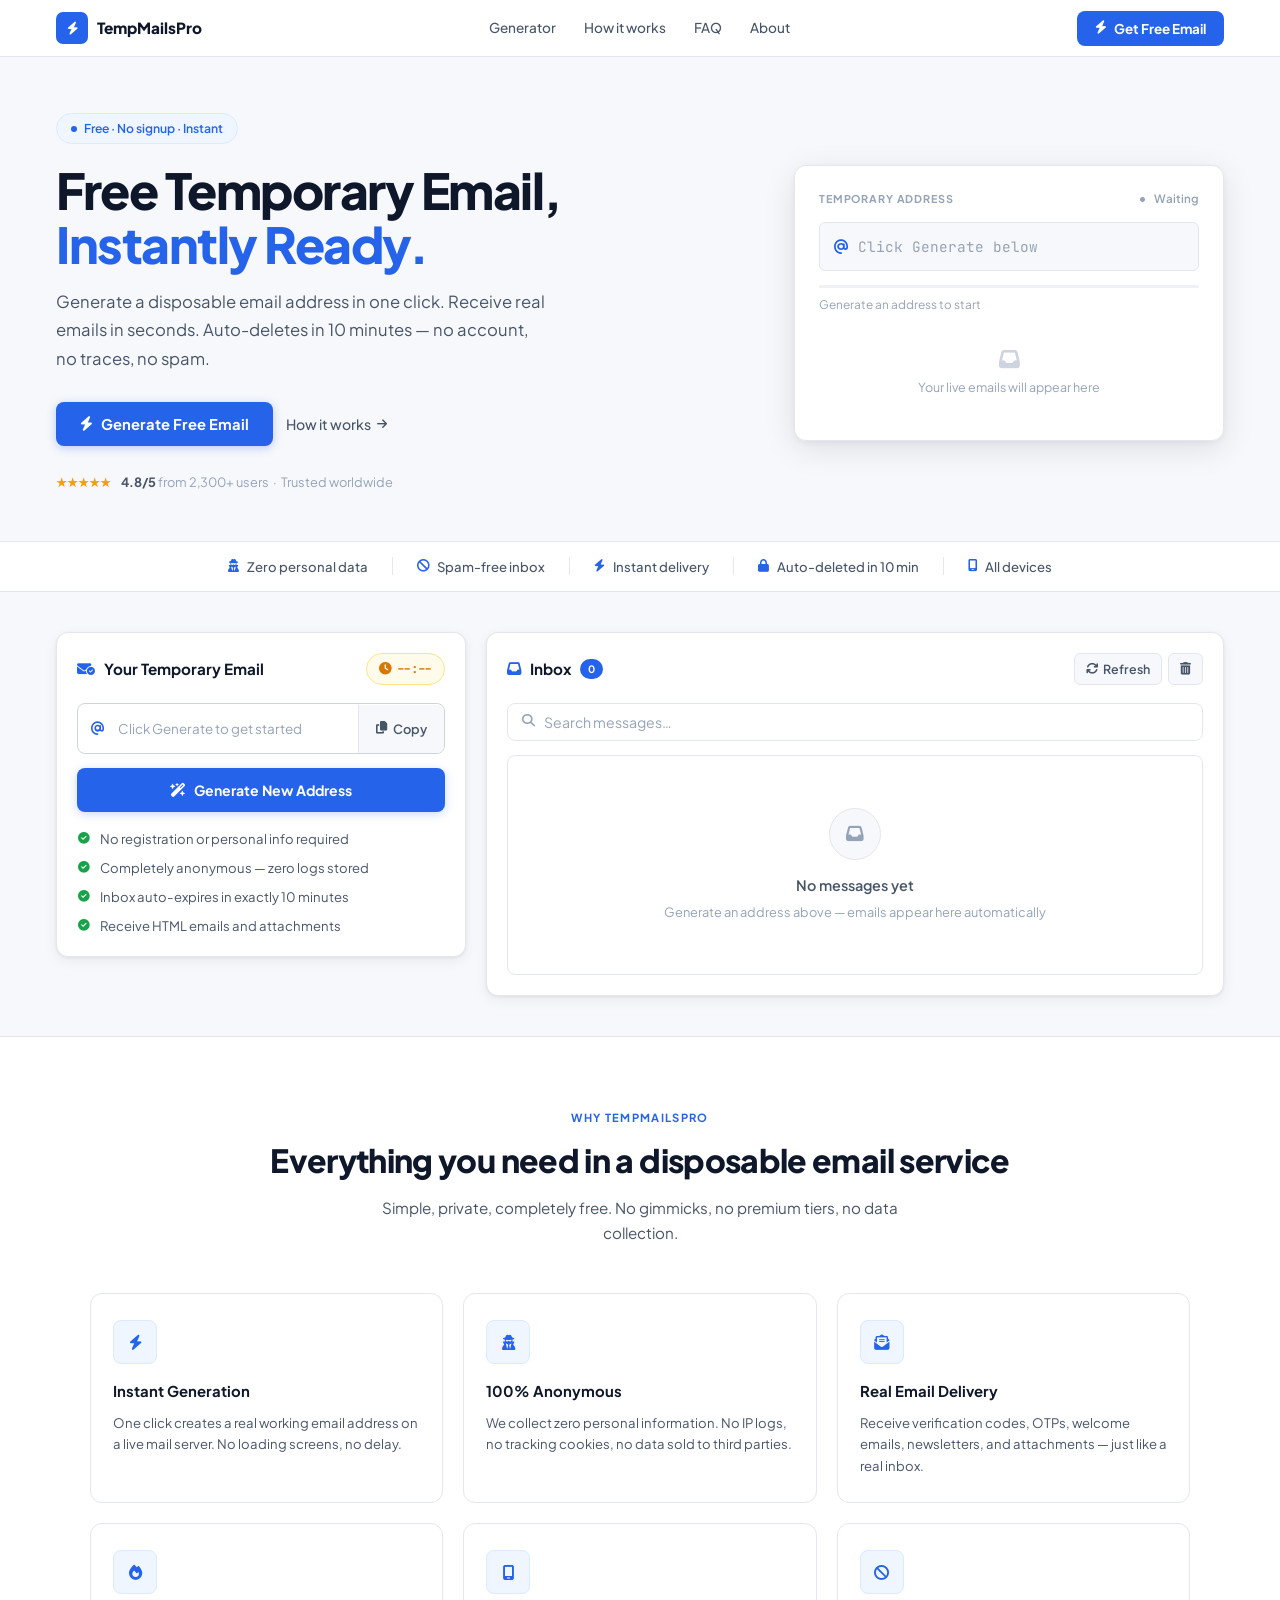
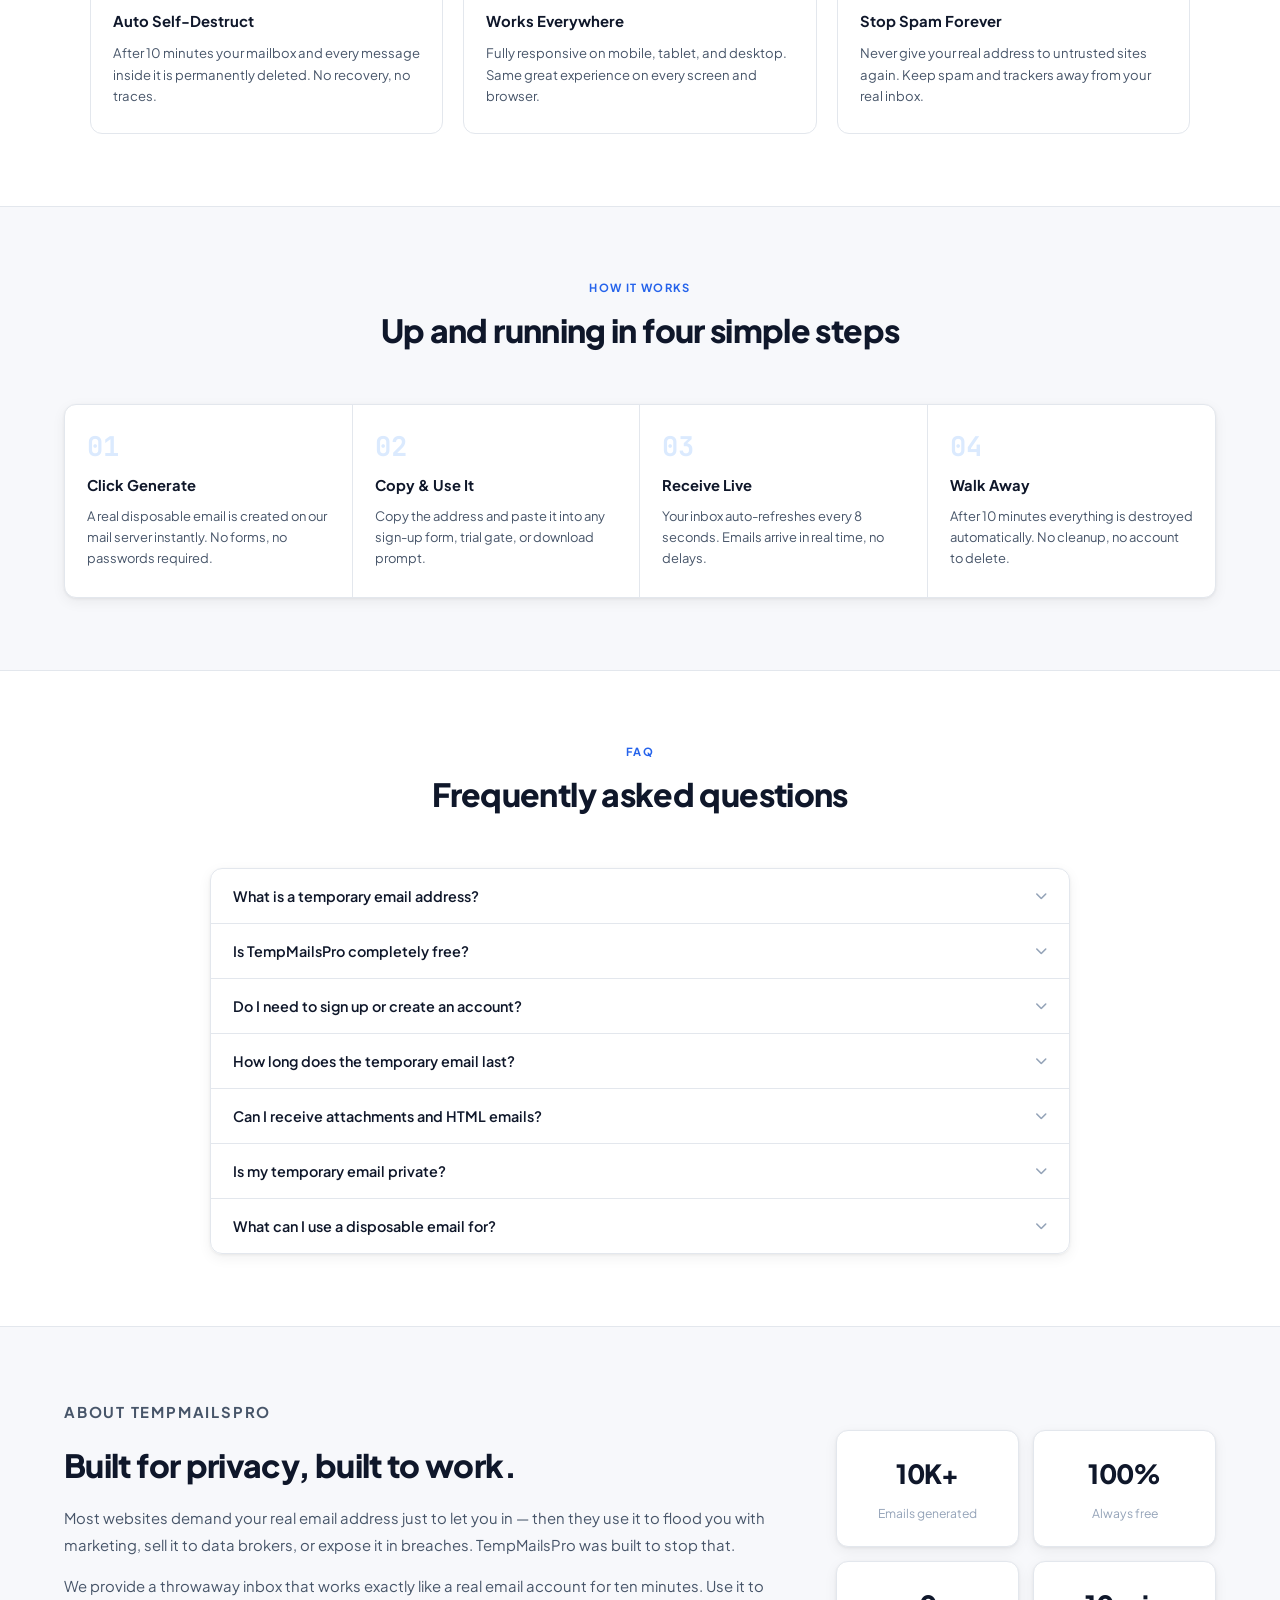
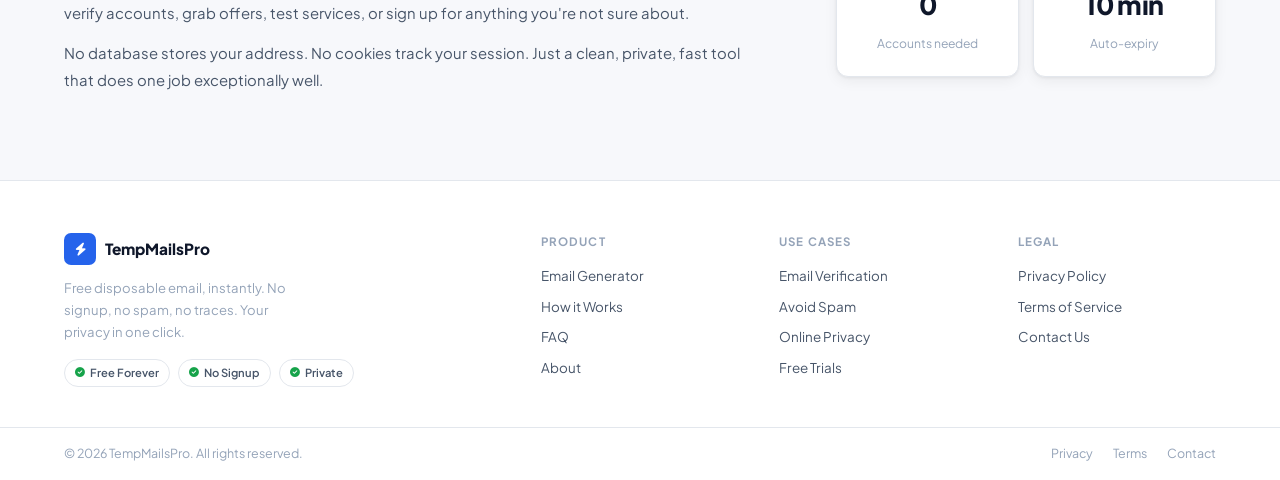
==== commit f5214f80: "Add files via upload" ====
--- a/index.html
+++ b/index.html
@@ -39,7 +39,7 @@
   --shlg:0 8px 32px rgba(0,0,0,.10),0 2px 8px rgba(0,0,0,.05);
 }
 html{scroll-behavior:smooth;}
-body{font-family:var(--font);background:var(--bg);color:var(--t1);line-height:1.6;font-size:15px;min-height:100vh;}
+html{overflow-x:hidden;}body{font-family:var(--font);background:var(--bg);color:var(--t1);line-height:1.6;font-size:15px;min-height:100vh;-webkit-tap-highlight-color:transparent;touch-action:manipulation;overflow-x:hidden;width:100%;max-width:100vw;}
 a{text-decoration:none;color:inherit;}
 button{font-family:var(--font);cursor:pointer;}
 :focus-visible{outline:2px solid var(--blue);outline-offset:3px;}
@@ -47,7 +47,7 @@
 
 /* NAV */
 .nav{position:sticky;top:0;z-index:200;background:rgba(255,255,255,.96);backdrop-filter:blur(14px);border-bottom:1px solid var(--bd);}
-.navi{max-width:1200px;margin:0 auto;padding:0 24px;height:62px;display:flex;align-items:center;justify-content:space-between;gap:20px;}
+.navi{max-width:1200px;margin:0 auto;padding:0 16px;height:56px;display:flex;align-items:center;justify-content:space-between;gap:12px;overflow:hidden;}
 .nbrand{display:flex;align-items:center;gap:9px;font-weight:800;font-size:.96rem;color:var(--t1);}
 .bicon{width:32px;height:32px;background:var(--blue);border-radius:7px;display:flex;align-items:center;justify-content:center;color:#fff;font-size:13px;flex-shrink:0;}
 .bicon.sm{width:26px;height:26px;font-size:11px;border-radius:5px;}
@@ -70,7 +70,7 @@
 .novl.on{display:block;}
 
 /* HERO */
-.hero{max-width:1200px;margin:0 auto;padding:72px 24px 64px;display:grid;grid-template-columns:1fr 430px;gap:60px;align-items:center;}
+.hero{max-width:1200px;margin:0 auto;padding:56px 16px 48px;display:grid;grid-template-columns:1fr 430px;gap:60px;align-items:center;}
 .hpill{display:inline-flex;align-items:center;gap:7px;background:var(--bbg);border:1px solid var(--bmd);color:var(--blue);padding:5px 14px;border-radius:999px;font-size:.76rem;font-weight:600;margin-bottom:20px;}
 .pdot{width:6px;height:6px;border-radius:50%;background:var(--blue);animation:blink 2s infinite;}
 @keyframes blink{0%,100%{opacity:1;}50%{opacity:.3;}}
@@ -117,10 +117,10 @@
 .tsep{width:1px;height:18px;background:var(--bd);}
 
 /* WORKSPACE */
-.ws{max-width:1200px;margin:0 auto;padding:56px 24px;display:grid;grid-template-columns:410px 1fr;gap:22px;align-items:start;}
-.panel{background:var(--w);border:1px solid var(--bd);border-radius:var(--r);padding:26px;box-shadow:var(--sh);}
-.phd{display:flex;align-items:center;justify-content:space-between;margin-bottom:20px;flex-wrap:wrap;gap:10px;}
-.ptitle{display:flex;align-items:center;gap:9px;}
+.ws{max-width:1200px;margin:0 auto;padding:40px 16px;display:grid;grid-template-columns:410px 1fr;gap:20px;align-items:start;}
+.panel{background:var(--w);border:1px solid var(--bd);border-radius:var(--r);padding:20px;box-shadow:var(--sh);overflow:hidden;}
+.phd{display:flex;align-items:center;justify-content:space-between;margin-bottom:18px;flex-wrap:wrap;gap:8px;min-width:0;}
+.ptitle{display:flex;align-items:center;gap:9px;min-width:0;flex-shrink:1;}
 .ptitle i{color:var(--blue);font-size:.9rem;}
 .ptitle h2{font-size:.95rem;font-weight:700;color:var(--t1);}
 .ubadge{background:var(--blue);color:#fff;font-size:.64rem;font-weight:700;padding:2px 8px;border-radius:999px;min-width:20px;text-align:center;}
@@ -135,14 +135,14 @@
 .ecopy{display:flex;align-items:center;gap:6px;padding:0 17px;height:48px;background:var(--bg);border:none;border-left:1px solid var(--bd);color:var(--t2);font-size:.8rem;font-weight:600;white-space:nowrap;flex-shrink:0;transition:background .15s,color .15s;}
 .ecopy:hover{background:var(--blue);color:#fff;}
 .ecopy.copied{background:var(--green);color:#fff;}
-.genbtn{width:100%;padding:14px;background:var(--blue);border:none;border-radius:var(--rsm);color:#fff;font-weight:700;font-size:.93rem;display:flex;align-items:center;justify-content:center;gap:8px;box-shadow:0 2px 10px rgba(37,99,235,.25);margin-bottom:18px;transition:all .15s;}
+.genbtn{width:100%;padding:13px;background:var(--blue);border:none;border-radius:var(--rsm);color:#fff;font-weight:700;font-size:.88rem;display:flex;align-items:center;justify-content:center;gap:8px;box-shadow:0 2px 10px rgba(37,99,235,.25);margin-bottom:16px;transition:all .15s;box-sizing:border-box;}
 .genbtn:hover:not(:disabled){background:var(--bh);transform:translateY(-1px);box-shadow:0 4px 16px rgba(37,99,235,.34);}
 .genbtn:disabled{opacity:.5;cursor:not-allowed;transform:none!important;}
 .ghints{list-style:none;display:flex;flex-direction:column;gap:8px;}
 .ghints li{display:flex;align-items:center;gap:9px;font-size:.82rem;color:var(--t2);}
 .ghints i{color:var(--green);font-size:.73rem;width:14px;text-align:center;}
-.ibtns{display:flex;gap:7px;}
-.ibbtn{display:flex;align-items:center;gap:6px;padding:7px 13px;background:var(--bg);border:1px solid var(--bd);border-radius:var(--rxs);color:var(--t2);font-size:.8rem;font-weight:600;transition:all .15s;}
+.ibtns{display:flex;gap:6px;flex-shrink:0;}
+.ibbtn{display:flex;align-items:center;gap:5px;padding:7px 11px;background:var(--bg);border:1px solid var(--bd);border-radius:var(--rxs);color:var(--t2);font-size:.78rem;font-weight:600;transition:all .15s;white-space:nowrap;}
 .ibbtn:hover{background:var(--bg2);border-color:var(--bd2);color:var(--t1);}
 .ibbtn.danger:hover{background:var(--redbg);border-color:#fca5a5;color:var(--red);}
 .isearch{display:flex;align-items:center;gap:9px;border:1px solid var(--bd);border-radius:var(--rsm);padding:9px 14px;margin-bottom:14px;transition:border-color .2s,box-shadow .2s;}
@@ -150,7 +150,7 @@
 .isearch i{color:var(--t3);font-size:.8rem;flex-shrink:0;}
 .isearch input{flex:1;border:none;outline:none;background:transparent;font-family:var(--font);font-size:.88rem;color:var(--t1);}
 .isearch input::placeholder{color:var(--t3);}
-.elist{border:1px solid var(--bd);border-radius:var(--rsm);overflow:hidden;max-height:500px;overflow-y:auto;}
+.elist{border:1px solid var(--bd);border-radius:var(--rsm);overflow:hidden;max-height:500px;overflow-y:auto;-webkit-overflow-scrolling:touch;overscroll-behavior:contain;}
 .iempty{text-align:center;padding:52px 20px;}
 .ieicon{width:52px;height:52px;background:var(--bg);border:1px solid var(--bd);border-radius:50%;display:flex;align-items:center;justify-content:center;margin:0 auto 14px;font-size:1.1rem;color:var(--t3);}
 .ietitle{font-weight:600;font-size:.9rem;color:var(--t2);margin-bottom:5px;}
@@ -184,7 +184,15 @@
 .dbtn:hover{background:var(--bg2);color:var(--t1);}
 .dbtn.back:hover{background:var(--bbg);color:var(--blue);border-color:var(--bmd);}
 .dbtn.del:hover{background:var(--redbg);color:var(--red);border-color:#fca5a5;}
-.dbody{background:var(--bg);border:1px solid var(--bd);border-radius:var(--rsm);padding:18px;font-size:.88rem;line-height:1.74;color:var(--t1);overflow-x:auto;max-height:420px;overflow-y:auto;}
+.dbody{background:var(--bg);border:1px solid var(--bd);border-radius:var(--rsm);padding:12px;font-size:.88rem;line-height:1.74;color:var(--t1);overflow-x:hidden;overflow-y:auto;-webkit-overflow-scrolling:touch;overscroll-behavior:contain;}
+/* Email content wrapper — scoped so email CSS can't break page layout */
+.eml-wrap{max-width:100%;overflow-x:hidden;word-break:break-word;}
+.eml-wrap *{max-width:100%!important;box-sizing:border-box!important;}
+.eml-wrap table{width:100%!important;border-collapse:collapse;}
+.eml-wrap td,.eml-wrap th{padding:4px 6px;word-break:break-word;}
+.eml-wrap img{max-width:100%!important;height:auto!important;display:block;}
+.eml-wrap a{color:var(--blue);word-break:break-all;}
+.eml-plain{white-space:pre-wrap;word-break:break-word;font-family:var(--font);font-size:.87rem;line-height:1.7;color:var(--t1);}
 .dbody pre{white-space:pre-wrap;font-family:var(--font);}
 .attarea{margin-top:10px;display:flex;flex-direction:column;gap:6px;}
 .attrow{display:flex;justify-content:space-between;align-items:center;padding:9px 14px;background:var(--bg);border:1px solid var(--bd);border-radius:var(--rxs);font-size:.82rem;color:var(--t2);}
@@ -272,7 +280,7 @@
 @media(max-width:1100px){
   .hero{grid-template-columns:1fr;gap:40px;padding:52px 24px 48px;}
   .hcard{max-width:460px;}
-  .ws{grid-template-columns:1fr;}
+  .ws{grid-template-columns:1fr;padding:32px 16px;}
   .howgrid{grid-template-columns:repeat(2,1fr);}
   .howstep:nth-child(2){border-right:none;}
   .howstep:nth-child(1),.howstep:nth-child(2){border-bottom:1px solid var(--bd);}
@@ -285,7 +293,7 @@
   .nlinks,.ncta{display:none;}
   .nburg{display:flex;}
   .tsep{display:none;}
-  .titem{padding:12px 14px;font-size:.78rem;}
+  .titem{padding:10px 12px;font-size:.76rem;}
   .howgrid{grid-template-columns:1fr;}
   .howstep{border-right:none;border-bottom:1px solid var(--bd);}
   .howstep:last-child{border-bottom:none;}
@@ -294,12 +302,31 @@
   .footmain{grid-template-columns:1fr;}
   .footmain > div:first-child{grid-column:auto;}
   .fbari{flex-direction:column;gap:8px;text-align:center;}
-  .efield{flex-wrap:wrap;}
-  .ecopy{border-left:none;border-top:1px solid var(--bd);width:100%;justify-content:center;height:43px;}
+  /* Key mobile panel fixes */
+  .ws{grid-template-columns:1fr;padding:24px 12px;}
+  .panel{padding:16px;overflow:hidden;}
+  .phd{gap:6px;}
+  .ptitle h2{font-size:.88rem;}
+  .tchip{font-size:.72rem;padding:4px 9px;}
+  .efield{flex-direction:column;}
+  .eat{display:none;} /* hide @ icon on tiny screens */
+  .eaddr{width:100%;padding:12px 14px;min-width:0;overflow:hidden;text-overflow:ellipsis;}
+  .ecopy{border-left:none;border-top:1px solid var(--bd);width:100%;justify-content:center;height:42px;}
+  .genbtn{font-size:.84rem;padding:12px;}
+  .ibtns{gap:5px;}
+  .ibbtn{padding:6px 9px;font-size:.74rem;}
+  .ibbtn span,.ibbtn .refresh-text{display:none;} /* icon only on mobile */
+  .isearch{padding:8px 11px;}
+  .dbody{padding:10px;}
+  .dhead{gap:10px;}
+  .dbtns{flex-wrap:wrap;gap:6px;}
+  .dbtn{padding:6px 10px;font-size:.74rem;}
   .toast{left:14px;right:14px;bottom:14px;}
   .hcta{flex-direction:column;align-items:flex-start;}
   .btnp,.btng{width:100%;justify-content:center;}
   .dbtns{width:100%;}
+  .mrow{overflow:hidden;}
+  .mbody{overflow:hidden;}
 }
 @media(max-width:440px){.statgrid{grid-template-columns:1fr;}}
 </style>
@@ -512,523 +539,477 @@
 var S = {
   email:null, password:null, token:null,
   emails:[], timerInt:null, pollInt:null,
-  secsLeft:TTL, busy:false
+  secsLeft:TTL, busy:false, viewing:false
 };
 
-/* ── HELPERS ── */
+// ── tiny helpers ──────────────────────────────────────────
 function $(id){ return document.getElementById(id); }
-
 function esc(s){
-  return (s||"").replace(/[&<>"']/g, function(c){
-    return {"&":"&amp;","<":"&lt;",">":"&gt;",'"':"&quot;","'":"&#39;"}[c];
+  return (s||"").replace(/[&<>"']/g,function(c){
+    return{"&":"&amp;","<":"&lt;",">":"&gt;",'"':"&quot;","'":"&#39;"}[c];
   });
 }
-
 function ago(iso){
   if(!iso) return "";
-  var s = Math.floor((Date.now() - new Date(iso)) / 1000);
-  if(s < 60) return s + "s";
-  var m = Math.floor(s/60); if(m < 60) return m + "m";
-  var h = Math.floor(m/60); if(h < 24) return h + "h";
-  return Math.floor(h/24) + "d";
-}
-
-/* ── TOAST ── */
-function toast(msg, type){
-  var el = $("toast");
-  el.textContent = msg;
-  el.className = "toast show" + (type === "success" ? " success" : type === "error" ? " error" : "");
+  var s=Math.floor((Date.now()-new Date(iso))/1000);
+  if(s<60) return s+"s";
+  var m=Math.floor(s/60); if(m<60) return m+"m";
+  var h=Math.floor(m/60); if(h<24) return h+"h";
+  return Math.floor(h/24)+"d";
+}
+function htmlToText(html){
+  return html
+    .replace(/<style[\s\S]*?<\/style>/gi," ")
+    .replace(/<script[\s\S]*?<\/script>/gi," ")
+    .replace(/<br\s*\/?>/gi,"\n")
+    .replace(/<\/(?:p|div|tr|li)>/gi,"\n")
+    .replace(/<\/td>/gi," ")
+    .replace(/<[^>]+>/g,"")
+    .replace(/&nbsp;/g," ").replace(/&amp;/g,"&")
+    .replace(/&lt;/g,"<").replace(/&gt;/g,">")
+    .replace(/&quot;/g,'"').replace(/&#39;/g,"'")
+    .replace(/[ \t]{2,}/g," ").replace(/\n{3,}/g,"\n\n").trim();
+}
+
+// ── toast ─────────────────────────────────────────────────
+function toast(msg,type){
+  var el=$("toast");
+  el.textContent=msg;
+  el.className="toast show"+(type==="success"?" success":type==="error"?" error":"");
   clearTimeout(el._t);
-  el._t = setTimeout(function(){ el.className = "toast"; }, 3500);
-}
-
-/* ── MOBILE NAV ── */
-var burger = $("burger"), drawer = $("drawer"), novl = $("novl");
-function closeNav(){
-  drawer.classList.remove("open");
-  novl.classList.remove("on");
-  burger.classList.remove("open");
-}
-burger.addEventListener("click", function(){
-  if(drawer.classList.contains("open")){ closeNav(); }
-  else { drawer.classList.add("open"); novl.classList.add("on"); burger.classList.add("open"); }
+  el._t=setTimeout(function(){el.className="toast";},3200);
+}
+
+// ── mobile nav ────────────────────────────────────────────
+var burger=$("burger"),drawer=$("drawer"),novl=$("novl");
+function closeNav(){drawer.classList.remove("open");novl.classList.remove("on");burger.classList.remove("open");}
+burger.addEventListener("click",function(){
+  drawer.classList.contains("open")?closeNav():(drawer.classList.add("open"),novl.classList.add("on"),burger.classList.add("open"));
 });
-novl.addEventListener("click", closeNav);
-drawer.querySelectorAll("a").forEach(function(a){ a.addEventListener("click", closeNav); });
-
-/* ── SMOOTH SCROLL ── */
+novl.addEventListener("click",closeNav);
+drawer.querySelectorAll("a").forEach(function(a){a.addEventListener("click",closeNav);});
+
+// smooth scroll
 document.querySelectorAll('a[href^="#"]').forEach(function(a){
-  a.addEventListener("click", function(e){
-    var el = document.querySelector(a.getAttribute("href"));
+  a.addEventListener("click",function(e){
+    var el=document.querySelector(a.getAttribute("href"));
     if(!el) return;
     e.preventDefault();
-    window.scrollTo({ top: el.getBoundingClientRect().top + window.scrollY - 70, behavior: "smooth" });
+    window.scrollTo({top:el.getBoundingClientRect().top+window.scrollY-70,behavior:"smooth"});
     closeNav();
   });
 });
 
-/* ── FAQ ── */
+// ── FAQ ───────────────────────────────────────────────────
 document.querySelectorAll(".faqq").forEach(function(btn){
-  btn.addEventListener("click", function(){
-    var item = btn.closest(".faqitem");
-    var wasOpen = item.classList.contains("open");
-    document.querySelectorAll(".faqitem.open").forEach(function(i){ i.classList.remove("open"); });
+  btn.addEventListener("click",function(){
+    var item=btn.closest(".faqitem"),wasOpen=item.classList.contains("open");
+    document.querySelectorAll(".faqitem.open").forEach(function(i){i.classList.remove("open");});
     if(!wasOpen) item.classList.add("open");
   });
 });
 
-/* ── HERO CARD UPDATE ── */
-function updateHeroCard(){
-  var hLive  = $("hcLive");
-  var hEmail = $("hcEmail");
-  var hFill  = $("hcFill");
-  var hTimer = $("hcTimer");
-  var hMails = $("hcMails");
+// ── timer (only touches 3 text nodes, nothing else) ───────
+function tickTimer(){
+  if(S.secsLeft<=0) return;
+  S.secsLeft--;
+  var m=String(Math.floor(S.secsLeft/60)).padStart(2,"0");
+  var s=String(Math.max(S.secsLeft%60,0)).padStart(2,"0");
+  // main panel timer chip
+  var td=$("timerDisplay"); if(td) td.textContent=m+":"+s;
+  var tc=$("timerChip");
+  if(tc) tc.className="tchip"+(S.secsLeft<=60?" warn":"");
+  // hero card timer text only (no innerHTML, no DOM rebuild)
+  var ht=$("hcTimer"); if(ht) ht.textContent="Expires in "+m+":"+s;
+  var hf=$("hcFill");
+  if(hf) hf.style.width=((S.secsLeft/TTL)*100)+"%";
+  if(S.secsLeft<=0){
+    clearInterval(S.timerInt); clearInterval(S.pollInt);
+    if(tc) tc.className="tchip expired";
+    if(td) td.textContent="Expired";
+    if(ht) ht.textContent="Expired";
+    var gb=$("generateBtn");
+    if(gb){gb.disabled=false;gb.innerHTML='<i class="fas fa-wand-magic-sparkles"></i> Generate New Address';}
+    toast("\u23f0 Mailbox expired. Generate a new one.","error");
+    S.token=null; S.email=null;
+    try{sessionStorage.removeItem("tmps");}catch(e){}
+    updateHeroStatus();
+  }
+}
+function startTimer(){
+  clearInterval(S.timerInt);
+  S.secsLeft=TTL;
+  tickTimer(); // run once immediately
+  S.timerInt=setInterval(tickTimer,1000);
+}
+
+// ── hero card: only called when email list changes ────────
+function updateHeroStatus(){
+  var hLive=$("hcLive"),hEmail=$("hcEmail"),hFill=$("hcFill"),
+      hTimer=$("hcTimer"),hMails=$("hcMails");
   if(!hEmail) return;
-
-  if(S.email && S.secsLeft > 0){
-    hEmail.textContent = S.email;
-    hEmail.style.color = "var(--t1)";
-
-    if(hLive){
-      hLive.innerHTML = '<span class="ldot"></span>&nbsp;Active';
-      hLive.style.color = "var(--green)";
-    }
-    if(hFill){
-      hFill.style.width = ((S.secsLeft / TTL) * 100) + "%";
-      hFill.style.background = S.secsLeft <= 60 ? "var(--red)" : "var(--blue)";
-    }
-    if(hTimer){
-      var mm = String(Math.floor(S.secsLeft/60)).padStart(2,"0");
-      var ss = String(Math.max(S.secsLeft%60,0)).padStart(2,"0");
-      hTimer.textContent = "Expires in " + mm + ":" + ss;
-      hTimer.style.color = S.secsLeft <= 60 ? "var(--red)" : "var(--t3)";
-    }
+  if(S.email && S.secsLeft>0){
+    hEmail.textContent=S.email; hEmail.style.color="var(--t1)";
+    if(hLive){hLive.innerHTML='<span class="ldot"></span>&nbsp;Active';hLive.style.color="var(--green)";}
+    if(hFill){hFill.style.width=((S.secsLeft/TTL)*100)+"%";hFill.style.background="var(--blue)";}
+    if(hTimer){hTimer.textContent="Expires in "+String(Math.floor(S.secsLeft/60)).padStart(2,"0")+":"+String(Math.max(S.secsLeft%60,0)).padStart(2,"0");}
     if(hMails){
-      if(S.emails.length === 0){
-        hMails.innerHTML = '<div class="hcempty"><i class="fas fa-circle-notch spin" style="font-size:1.1rem;color:var(--blue);"></i>Waiting for emails\u2026</div>';
+      if(!S.emails.length){
+        hMails.innerHTML='<div class="hcempty"><i class="fas fa-circle-notch spin" style="font-size:1rem;color:var(--blue);"></i>Waiting for emails\u2026</div>';
       } else {
-        hMails.innerHTML = S.emails.slice(0,3).map(function(m){
-          var sender = m.from.includes("@") ? m.from.split("@")[0] : m.from;
-          sender = sender.charAt(0).toUpperCase() + sender.slice(1);
-          return '<div class="hcmail">'
-            + '<div class="hcdot' + (m.seen ? " r" : "") + '"></div>'
-            + '<div class="hcmb"><span class="hcfrom">' + esc(sender) + '</span><span class="hcsub">' + esc(m.subject) + '</span></div>'
-            + '<span class="hct">' + ago(m.createdAt) + '</span></div>';
+        hMails.innerHTML=S.emails.slice(0,3).map(function(m){
+          var snd=m.from.includes("@")?m.from.split("@")[0]:m.from;
+          snd=snd.charAt(0).toUpperCase()+snd.slice(1);
+          return'<div class="hcmail"><div class="hcdot'+(m.seen?" r":"")+'"></div>'
+            +'<div class="hcmb"><span class="hcfrom">'+esc(snd)+'</span>'
+            +'<span class="hcsub">'+esc(m.subject)+'</span></div>'
+            +'<span class="hct">'+ago(m.createdAt)+'</span></div>';
         }).join("");
       }
     }
-  } else if(!S.email){
-    if(hLive){ hLive.innerHTML = '<i class="fas fa-circle" style="font-size:5px;margin-right:4px;"></i>Waiting'; hLive.style.color = "var(--t3)"; }
-    if(hEmail){ hEmail.textContent = S.secsLeft <= 0 ? "Mailbox expired" : "Click Generate below"; hEmail.style.color = "var(--t3)"; }
-    if(hFill){ hFill.style.width = "0%"; }
-    if(hTimer){ hTimer.textContent = "Generate an address to start"; hTimer.style.color = "var(--t3)"; }
-    if(hMails){ hMails.innerHTML = '<div class="hcempty"><i class="fas fa-inbox" style="font-size:1.3rem;color:var(--bd2);"></i>Your live emails will appear here</div>'; }
+  } else {
+    if(hLive){hLive.innerHTML='<i class="fas fa-circle" style="font-size:5px;margin-right:4px;"></i>Waiting';hLive.style.color="var(--t3)";}
+    if(hEmail){hEmail.textContent="Click Generate below";hEmail.style.color="var(--t3)";}
+    if(hFill){hFill.style.width="0%";}
+    if(hTimer){hTimer.textContent="Generate an address to start";}
+    if(hMails){hMails.innerHTML='<div class="hcempty"><i class="fas fa-inbox" style="font-size:1.3rem;color:var(--bd2);"></i>Your live emails will appear here</div>';}
   }
 }
 
-/* ── TIMER ── */
-function renderTimer(){
-  var m = String(Math.floor(S.secsLeft/60)).padStart(2,"0");
-  var s = String(Math.max(S.secsLeft%60,0)).padStart(2,"0");
-  $("timerDisplay").textContent = m + ":" + s;
-  var chip = $("timerChip");
-  chip.className = "tchip" + (S.secsLeft <= 60 ? " warn" : "") + (S.secsLeft <= 0 ? " expired" : "");
-  updateHeroCard();
-}
-
-function startTimer(){
-  clearInterval(S.timerInt);
-  S.secsLeft = TTL;
-  renderTimer();
-  S.timerInt = setInterval(function(){
-    S.secsLeft--;
-    renderTimer();
-    if(S.secsLeft <= 0){
-      clearInterval(S.timerInt);
-      clearInterval(S.pollInt);
-      $("timerChip").className = "tchip expired";
-      $("timerDisplay").textContent = "Expired";
-      $("generateBtn").disabled = false;
-      $("generateBtn").innerHTML = '<i class="fas fa-wand-magic-sparkles"></i> Generate New Address';
-      toast("\u23f0 Mailbox expired. Generate a new one.", "error");
-      S.token = null; S.email = null;
-      try { sessionStorage.removeItem("tmps"); } catch(e){}
-      updateHeroCard();
-    }
-  }, 1000);
-}
-
-/* ── GENERATE EMAIL ── */
-async function generateEmail(){
-  if(S.busy) return;
-  S.busy = true;
-  $("generateBtn").disabled = true;
-  $("generateBtn").innerHTML = '<i class="fas fa-spinner spin"></i> Creating mailbox\u2026';
-  toast("Creating your mailbox\u2026");
-
-  try {
-    var dRes = await fetch(API + "/domains?page=1");
-    if(!dRes.ok) throw new Error("Mail server unavailable \u2014 please try again");
-    var dData = await dRes.json();
-    var domain = dData["hydra:member"] && dData["hydra:member"][0] && dData["hydra:member"][0].domain;
-    if(!domain) throw new Error("No mail domains available right now");
-
-    var chars = "abcdefghijklmnopqrstuvwxyz0123456789";
-    var rand = function(n){ return Array.from(crypto.getRandomValues(new Uint8Array(n))).map(function(b){ return chars[b % chars.length]; }).join(""); };
-    var username = rand(10);
-    var password = rand(14) + "!Aa1";
-    var address  = username + "@" + domain;
-
-    var rRes = await fetch(API + "/accounts", {
-      method: "POST",
-      headers: {"Content-Type": "application/json"},
-      body: JSON.stringify({address: address, password: password})
+// ── render inbox (direct, no wrapper) ────────────────────
+function renderInbox(){
+  if(S.viewing) return; // don't touch list while reading an email
+  var q=($("searchInput")||{value:""}).value.toLowerCase().trim();
+  var filtered=S.emails.filter(function(m){
+    return !q||m.from.toLowerCase().includes(q)||m.subject.toLowerCase().includes(q)||m.preview.toLowerCase().includes(q);
+  });
+  var ub=$("unreadBadge");
+  if(ub) ub.textContent=String(S.emails.filter(function(m){return!m.seen;}).length);
+
+  var list=$("emailList");
+  if(!list) return;
+
+  if(!filtered.length){
+    var msg=(S.emails.length&&q)?"No results":"No messages yet";
+    var sub=(S.emails.length&&q)?"Try a different search term":"Generate an address above \u2014 emails appear here automatically";
+    list.innerHTML='<div class="iempty"><div class="ieicon"><i class="fas fa-inbox"></i></div><p class="ietitle">'+msg+'</p><p class="iesub">'+sub+'</p></div>';
+    return;
+  }
+  list.innerHTML="";
+  filtered.forEach(function(mail,i){
+    var row=document.createElement("div");
+    row.className="mrow"+(mail.seen?"":" unread");
+    row.style.animationDelay=(i*0.04)+"s";
+    row.innerHTML=
+      '<div class="mbar'+(mail.seen?" read":"")+'"></div>'
+      +'<div class="mbody">'
+        +'<div class="mtop"><span class="mfrom">'+esc(mail.from)+'</span><span class="mtime">'+ago(mail.createdAt)+'</span></div>'
+        +'<div class="msubj">'+esc(mail.subject)+'</div>'
+        +'<div class="mprev">'+esc(mail.preview)+'</div>'
+      +'</div>'
+      +'<div class="macts">'
+        +'<button class="mabtn" title="View" data-act="v"><i class="fas fa-eye"></i></button>'
+        +'<button class="mabtn del" title="Delete" data-act="d"><i class="fas fa-trash"></i></button>'
+      +'</div>';
+    row.querySelector(".mbody").addEventListener("click",function(){openEmail(mail.id);});
+    row.querySelector('[data-act="v"]').addEventListener("click",function(e){e.stopPropagation();openEmail(mail.id);});
+    row.querySelector('[data-act="d"]').addEventListener("click",function(e){e.stopPropagation();deleteEmail(mail.id);});
+    list.appendChild(row);
+  });
+}
+
+// ── fetch inbox (with abort timeout) ─────────────────────
+async function fetchInbox(){
+  if(!S.token||S.viewing) return;
+  try{
+    var ctrl=new AbortController();
+    var t=setTimeout(function(){ctrl.abort();},8000);
+    var res=await fetch(API+"/messages?page=1",{
+      headers:{Authorization:"Bearer "+S.token},
+      signal:ctrl.signal
     });
-    if(!rRes.ok){
-      var err = await rRes.json().catch(function(){ return {}; });
-      throw new Error(err["hydra:description"] || ("Registration failed (" + rRes.status + ")"));
-    }
-
-    var tRes = await fetch(API + "/token", {
-      method: "POST",
-      headers: {"Content-Type": "application/json"},
-      body: JSON.stringify({address: address, password: password})
-    });
-    if(!tRes.ok) throw new Error("Authentication failed \u2014 please try again");
-    var tData = await tRes.json();
-
-    S.email    = address;
-    S.password = password;
-    S.token    = tData.token;
-    S.emails   = [];
-
-    var emailAddr = $("emailAddr");
-    emailAddr.textContent = address;
-    emailAddr.classList.remove("ph");
-
-    $("timerChip").className = "tchip";
-    $("generateBtn").innerHTML = '<i class="fas fa-wand-magic-sparkles"></i> Generate New Address';
-    $("generateBtn").disabled = false;
-
-    startTimer();
-    startPolling();
-    renderInbox();
-    persistSession();
-    toast("\u2705 Mailbox ready: " + address, "success");
-
-  } catch(err){
-    console.error("Generate:", err);
-    toast("\u274c " + err.message, "error");
-    $("generateBtn").disabled = false;
-    $("generateBtn").innerHTML = '<i class="fas fa-wand-magic-sparkles"></i> Generate New Address';
-  }
-  S.busy = false;
-}
-
-$("generateBtn").addEventListener("click", generateEmail);
-
-/* Nav + hero buttons trigger generate then scroll */
-function genAndScroll(){
-  generateEmail();
-  setTimeout(function(){ $("gen").scrollIntoView({ behavior: "smooth", block: "start" }); }, 100);
-}
-$("navGenBtn").addEventListener("click", genAndScroll);
-$("heroGenBtn").addEventListener("click", genAndScroll);
-
-/* ── COPY ── */
-$("copyBtn").addEventListener("click", async function(){
-  var addr = $("emailAddr").textContent.trim();
-  if(!addr || $("emailAddr").classList.contains("ph")){
-    toast("Generate an address first", "error"); return;
-  }
-  try {
-    if(navigator.clipboard && navigator.clipboard.writeText){
-      await navigator.clipboard.writeText(addr);
-    } else {
-      var ta = document.createElement("textarea");
-      ta.value = addr; ta.style.cssText = "position:fixed;left:-9999px;";
-      document.body.appendChild(ta); ta.focus(); ta.select();
-      document.execCommand("copy"); document.body.removeChild(ta);
-    }
-    var cb = $("copyBtn");
-    cb.innerHTML = '<i class="fas fa-check"></i> Copied!';
-    cb.classList.add("copied");
-    toast("\ud83d\udccb Address copied!", "success");
-    setTimeout(function(){
-      cb.innerHTML = '<i class="fas fa-copy"></i> Copy';
-      cb.classList.remove("copied");
-    }, 1800);
-  } catch(e){
-    toast("Copy failed \u2014 please select manually", "error");
-  }
-});
-
-/* ── FETCH INBOX ── */
-async function fetchInbox(){
-  if(!S.token) return;
-  try {
-    var res = await fetch(API + "/messages?page=1", {
-      headers: { Authorization: "Bearer " + S.token }
-    });
-    if(res.status === 401){ clearInterval(S.pollInt); S.token = null; toast("Session expired", "error"); return; }
+    clearTimeout(t);
+    if(res.status===401){clearInterval(S.pollInt);S.token=null;toast("Session expired","error");return;}
     if(!res.ok) return;
-    var data = await res.json();
-    var list = data["hydra:member"] || [];
-    var prevMap = new Map(S.emails.map(function(m){ return [m.id, m]; }));
-    S.emails = list.map(function(m){
-      var prev = prevMap.get(m.id);
-      if(prev) return Object.assign({}, prev, {seen: m.seen});
-      return {
-        id: m.id,
-        subject: m.subject || "(no subject)",
-        from: (m.from && (m.from.address || m.from.name)) || "unknown",
-        preview: m.intro || "",
-        createdAt: m.createdAt,
-        seen: m.seen,
-        loaded: false, html: null, text: null, attachments: []
-      };
+    var data=await res.json();
+    var list=data["hydra:member"]||[];
+    var prevMap=new Map(S.emails.map(function(m){return[m.id,m];}));
+    S.emails=list.map(function(m){
+      var prev=prevMap.get(m.id);
+      if(prev) return Object.assign({},prev,{seen:m.seen});
+      return{id:m.id,subject:m.subject||"(no subject)",
+        from:(m.from&&(m.from.address||m.from.name))||"unknown",
+        preview:m.intro||"",createdAt:m.createdAt,seen:m.seen,
+        loaded:false,html:null,text:null,attachments:[]};
     });
     renderInbox();
-  } catch(e){ console.warn("Poll:", e); }
+    updateHeroStatus(); // only update hero when data changes
+  }catch(e){if(e&&e.name!=="AbortError")console.warn("Poll:",e);}
 }
 
 function startPolling(){
   clearInterval(S.pollInt);
   fetchInbox();
-  S.pollInt = setInterval(fetchInbox, 8000);
-}
-
-/* ── RENDER INBOX ── */
-function renderInbox(){
-  var q = $("searchInput").value.toLowerCase().trim();
-  var filtered = S.emails.filter(function(m){
-    return !q || m.from.toLowerCase().includes(q) || m.subject.toLowerCase().includes(q) || m.preview.toLowerCase().includes(q);
+  S.pollInt=setInterval(function(){
+    if(!document.hidden) fetchInbox();
+  },10000);
+}
+
+document.addEventListener("visibilitychange",function(){
+  if(!document.hidden&&S.token&&!S.viewing) fetchInbox();
+});
+
+// ── open email ────────────────────────────────────────────
+async function openEmail(id){
+  if(S.viewing) return;
+  S.viewing=true;
+  clearInterval(S.pollInt); // stop polling while reading
+
+  var mail=S.emails.find(function(m){return m.id===id;});
+  if(!mail){S.viewing=false;startPolling();return;}
+
+  var dpane=$("detailPane");
+  if(!dpane){S.viewing=false;startPolling();return;}
+
+  // show header immediately
+  dpane.innerHTML=
+    '<div class="ddiv"></div>'
+    +'<div class="dhead">'
+      +'<div>'
+        +'<div class="dsubj">'+esc(mail.subject)+'</div>'
+        +'<div class="dmeta">From: <strong>'+esc(mail.from)+'</strong> &middot; '+ago(mail.createdAt)+' ago</div>'
+      +'</div>'
+      +'<div class="dbtns">'
+        +'<button class="dbtn back" id="dBack"><i class="fas fa-arrow-left"></i> Back</button>'
+        +'<button class="dbtn" id="dReply"><i class="fas fa-reply"></i> Reply</button>'
+        +'<button class="dbtn del" id="dDelete"><i class="fas fa-trash"></i> Delete</button>'
+      +'</div>'
+    +'</div>'
+    +'<div class="dbody" id="detailBody">'
+      +'<p style="color:var(--t3);font-size:.85rem;"><i class="fas fa-spinner spin" style="margin-right:6px;color:var(--blue);"></i>Loading\u2026</p>'
+    +'</div>';
+
+  $("dBack").addEventListener("click",function(){
+    dpane.innerHTML=""; S.viewing=false; mail.seen=true;
+    renderInbox(); startPolling();
   });
-  $("unreadBadge").textContent = String(S.emails.filter(function(m){ return !m.seen; }).length);
-  updateHeroCard();
-
-  var list = $("emailList");
-  if(!filtered.length){
-    var msg = (S.emails.length && q) ? "No results" : "No messages yet";
-    var sub = (S.emails.length && q) ? "Try a different search term" : "Generate an address above \u2014 emails appear here automatically";
-    list.innerHTML = '<div class="iempty"><div class="ieicon"><i class="fas fa-inbox"></i></div><p class="ietitle">' + msg + '</p><p class="iesub">' + sub + '</p></div>';
-    return;
+  $("dReply").addEventListener("click",function(){
+    window.location.href="mailto:"+encodeURIComponent(mail.from)+"?subject="+encodeURIComponent("Re: "+mail.subject);
+  });
+  $("dDelete").addEventListener("click",function(){
+    deleteEmail(mail.id); dpane.innerHTML=""; S.viewing=false; startPolling();
+  });
+
+  dpane.scrollIntoView({behavior:"smooth",block:"nearest"});
+
+  // fetch full content
+  if(!mail.loaded&&S.token){
+    try{
+      var ctrl=new AbortController();
+      var t=setTimeout(function(){ctrl.abort();},10000);
+      var res=await fetch(API+"/messages/"+encodeURIComponent(id),{
+        headers:{Authorization:"Bearer "+S.token},signal:ctrl.signal
+      });
+      clearTimeout(t);
+      if(res.ok){
+        var d=await res.json();
+        mail.loaded=true;
+        mail.html=Array.isArray(d.html)?d.html.join(""):(d.html||null);
+        mail.text=Array.isArray(d.text)?d.text.join(""):(d.text||null);
+        mail.attachments=d.attachments||[];
+        mail.seen=true;
+      }
+    }catch(e){console.warn("fetch email:",e);}
   }
 
-  list.innerHTML = "";
-  filtered.forEach(function(mail, i){
-    var row = document.createElement("div");
-    row.className = "mrow" + (mail.seen ? "" : " unread");
-    row.style.animationDelay = (i * 0.04) + "s";
-    row.innerHTML =
-      '<div class="mbar' + (mail.seen ? " read" : "") + '"></div>'
-      + '<div class="mbody">'
-        + '<div class="mtop"><span class="mfrom">' + esc(mail.from) + '</span><span class="mtime">' + ago(mail.createdAt) + '</span></div>'
-        + '<div class="msubj">' + esc(mail.subject) + '</div>'
-        + '<div class="mprev">' + esc(mail.preview) + '</div>'
-      + '</div>'
-      + '<div class="macts">'
-        + '<button class="mabtn" title="View" data-act="v"><i class="fas fa-eye"></i></button>'
-        + '<button class="mabtn del" title="Delete" data-act="d"><i class="fas fa-trash"></i></button>'
-      + '</div>';
-
-    row.querySelector(".mbody").addEventListener("click", function(){ openEmail(mail.id); });
-    row.querySelector('[data-act="v"]').addEventListener("click", function(e){ e.stopPropagation(); openEmail(mail.id); });
-    row.querySelector('[data-act="d"]').addEventListener("click", function(e){ e.stopPropagation(); deleteEmail(mail.id); });
-    list.appendChild(row);
-  });
-}
-
-/* ── OPEN EMAIL ── */
-async function openEmail(id){
-  var mail = S.emails.find(function(m){ return m.id === id; });
-  if(!mail) return;
-
-  var dpane = $("detailPane");
-  dpane.innerHTML = '<div class="ddiv"></div><div style="text-align:center;padding:32px;font-size:.87rem;color:var(--t3);"><i class="fas fa-spinner spin" style="color:var(--blue);margin-right:8px;"></i>Loading message\u2026</div>';
-
-  if(!mail.loaded && S.token){
-    try {
-      var res = await fetch(API + "/messages/" + encodeURIComponent(id), {
-        headers: { Authorization: "Bearer " + S.token }
-      });
-      if(res.ok){
-        var d = await res.json();
-        mail.loaded = true;
-        mail.html = Array.isArray(d.html) ? d.html.join("") : (d.html || null);
-        mail.text = Array.isArray(d.text) ? d.text.join("") : (d.text || null);
-        mail.attachments = d.attachments || [];
-        mail.seen = true;
-      }
-    } catch(e){ console.warn("Open:", e); }
-  }
-  mail.seen = true;
-  renderInbox();
-
+  // mark seen server-side (non-blocking)
   if(S.token){
-    fetch(API + "/messages/" + encodeURIComponent(id), {
-      method: "PATCH",
-      headers: { "Content-Type": "application/merge-patch+json", Authorization: "Bearer " + S.token },
-      body: JSON.stringify({seen: true})
+    fetch(API+"/messages/"+encodeURIComponent(id),{
+      method:"PATCH",
+      headers:{"Content-Type":"application/merge-patch+json",Authorization:"Bearer "+S.token},
+      body:JSON.stringify({seen:true})
     }).catch(function(){});
   }
 
-  var attHtml = mail.attachments && mail.attachments.length ? '<div class="attarea" id="attArea"></div>' : "";
-  dpane.innerHTML = '<div class="ddiv"></div>'
-    + '<div class="dhead">'
-      + '<div><div class="dsubj">' + esc(mail.subject) + '</div><div class="dmeta">From: <strong>' + esc(mail.from) + '</strong> &nbsp;&middot;&nbsp; ' + ago(mail.createdAt) + ' ago</div></div>'
-      + '<div class="dbtns">'
-        + '<button class="dbtn back" id="dBack"><i class="fas fa-arrow-left"></i> Back</button>'
-        + '<button class="dbtn" id="dReply"><i class="fas fa-reply"></i> Reply</button>'
-        + '<button class="dbtn del" id="dDelete"><i class="fas fa-trash"></i> Delete</button>'
-      + '</div>'
-    + '</div>'
-    + '<div class="dbody" id="detailBody">'
-      + (mail.html ? '<iframe id="mailFrame" sandbox="allow-same-origin allow-popups" style="width:100%;min-height:280px;border:none;background:#fff;border-radius:6px;" title="Email content"></iframe>'
-                   : '<pre>' + esc(mail.text || "(No content)") + '</pre>')
-    + '</div>'
-    + attHtml;
-
-  if(mail.html){
-    var frame = $("mailFrame");
-    var blob = new Blob([mail.html], {type: "text/html"});
-    var url = URL.createObjectURL(blob);
-    frame.onload = function(){
-      try {
-        var h = frame.contentDocument && frame.contentDocument.body && frame.contentDocument.body.scrollHeight;
-        if(h) frame.style.minHeight = Math.min(h + 24, 620) + "px";
-      } catch(e){}
-      URL.revokeObjectURL(url);
-    };
-    frame.src = url;
+  // User might have pressed Back while we were loading — check dpane still exists
+  if(!S.viewing) return;
+  var bodyEl=$("detailBody");
+  if(!bodyEl) return;
+
+  // Build display text — always show something
+  var txt="";
+  if(mail.text&&mail.text.trim()){
+    txt=mail.text.trim();
+  } else if(mail.html&&mail.html.trim()){
+    txt=htmlToText(mail.html);
   }
-
-  if(mail.attachments && mail.attachments.length){
-    var area = $("attArea");
+  if(!txt&&mail.preview&&mail.preview.trim()) txt=mail.preview.trim();
+  if(!txt) txt="(No content)";
+
+  bodyEl.innerHTML='<pre class="eml-plain">'+esc(txt)+'</pre>';
+
+  // attachments
+  if(mail.attachments&&mail.attachments.length){
+    var ad=document.createElement("div");
+    ad.className="attarea";
     mail.attachments.forEach(function(att){
-      var row = document.createElement("div");
-      row.className = "attrow";
-      row.innerHTML = '<span><i class="fas fa-paperclip" style="color:var(--blue);margin-right:7px;"></i>' + esc(att.filename || att.id || "file") + '</span>'
-        + '<button class="dbtn" style="font-size:.75rem;padding:5px 11px;"><i class="fas fa-download"></i> Download</button>';
-      row.querySelector("button").addEventListener("click", function(){ downloadAtt(att.id, att.filename || att.id); });
-      area.appendChild(row);
+      var row=document.createElement("div");
+      row.className="attrow";
+      row.innerHTML='<span><i class="fas fa-paperclip" style="color:var(--blue);margin-right:7px;"></i>'+esc(att.filename||att.id||"file")+'</span>'
+        +'<button class="dbtn" style="font-size:.75rem;padding:5px 11px;"><i class="fas fa-download"></i> Download</button>';
+      row.querySelector("button").addEventListener("click",function(){downloadAtt(att.id,att.filename||att.id);});
+      ad.appendChild(row);
     });
+    bodyEl.parentNode.insertBefore(ad,bodyEl.nextSibling);
   }
-
-  $("dBack").addEventListener("click",   function(){ dpane.innerHTML = ""; });
-  $("dReply").addEventListener("click",  function(){ window.location.href = "mailto:" + encodeURIComponent(mail.from) + "?subject=" + encodeURIComponent("Re: " + mail.subject); });
-  $("dDelete").addEventListener("click", function(){ deleteEmail(mail.id); dpane.innerHTML = ""; });
-
-  dpane.scrollIntoView({behavior: "smooth", block: "nearest"});
-}
-
-/* ── DELETE EMAIL ── */
+}
+
+// ── delete ────────────────────────────────────────────────
 async function deleteEmail(id){
-  if(!S.token){ toast("No active session", "error"); return; }
-  try {
-    var res = await fetch(API + "/messages/" + encodeURIComponent(id), {
-      method: "DELETE",
-      headers: { Authorization: "Bearer " + S.token }
+  if(!S.token){toast("No active session","error");return;}
+  try{
+    var res=await fetch(API+"/messages/"+encodeURIComponent(id),{
+      method:"DELETE",headers:{Authorization:"Bearer "+S.token}
     });
-    if(res.ok || res.status === 204){
-      S.emails = S.emails.filter(function(m){ return m.id !== id; });
-      renderInbox();
-      toast("\ud83d\uddd1\ufe0f Deleted", "success");
-    } else {
-      toast("Could not delete", "error");
+    if(res.ok||res.status===204){
+      S.emails=S.emails.filter(function(m){return m.id!==id;});
+      if(S.viewing){var dp=$("detailPane");if(dp)dp.innerHTML="";S.viewing=false;startPolling();}
+      renderInbox(); toast("\ud83d\uddd1\ufe0f Deleted","success");
+    }else{toast("Could not delete","error");}
+  }catch(e){toast("Delete failed","error");}
+}
+
+$("deleteAllBtn").addEventListener("click",async function(){
+  if(!S.emails.length){toast("Inbox is empty");return;}
+  if(!window.confirm("Delete all "+S.emails.length+" message(s)?")) return;
+  var dp=$("detailPane"); if(dp) dp.innerHTML=""; S.viewing=false;
+  toast("Deleting\u2026");
+  var ids=S.emails.map(function(m){return m.id;});
+  for(var i=0;i<ids.length;i++){try{await deleteEmail(ids[i]);}catch(e){}}
+  renderInbox(); startPolling();
+  toast("\u2705 All deleted","success");
+});
+
+// ── download attachment ───────────────────────────────────
+async function downloadAtt(attId,filename){
+  if(!S.token){toast("No active session","error");return;}
+  try{
+    var res=await fetch(API+"/attachments/"+encodeURIComponent(attId),{
+      headers:{Authorization:"Bearer "+S.token}
+    });
+    if(!res.ok){toast("Download failed","error");return;}
+    var blob=await res.blob();
+    var url=URL.createObjectURL(blob);
+    var a=document.createElement("a");a.href=url;a.download=filename;
+    document.body.appendChild(a);a.click();a.remove();URL.revokeObjectURL(url);
+    toast("\u2b07\ufe0f Download started","success");
+  }catch(e){toast("Download failed","error");}
+}
+
+// ── refresh button ────────────────────────────────────────
+$("refreshBtn").addEventListener("click",async function(){
+  if(!S.token){toast("Generate an address first","error");return;}
+  this.innerHTML='<i class="fas fa-arrows-rotate spin"></i> Refreshing';
+  var self=this;
+  await fetchInbox();
+  self.innerHTML='<i class="fas fa-arrows-rotate"></i> Refresh';
+  toast("\u2705 Inbox refreshed","success");
+});
+
+$("searchInput").addEventListener("input",renderInbox);
+
+// ── copy ──────────────────────────────────────────────────
+$("copyBtn").addEventListener("click",async function(){
+  var addr=$("emailAddr").textContent.trim();
+  if(!addr||$("emailAddr").classList.contains("ph")){toast("Generate an address first","error");return;}
+  try{
+    if(navigator.clipboard&&navigator.clipboard.writeText) await navigator.clipboard.writeText(addr);
+    else{var ta=document.createElement("textarea");ta.value=addr;ta.style.cssText="position:fixed;left:-9999px;";document.body.appendChild(ta);ta.focus();ta.select();document.execCommand("copy");document.body.removeChild(ta);}
+    var cb=$("copyBtn");
+    cb.innerHTML='<i class="fas fa-check"></i> Copied!';cb.classList.add("copied");
+    toast("\ud83d\udccb Copied!","success");
+    setTimeout(function(){cb.innerHTML='<i class="fas fa-copy"></i> Copy';cb.classList.remove("copied");},1800);
+  }catch(e){toast("Copy failed","error");}
+});
+
+// ── generate ──────────────────────────────────────────────
+async function generateEmail(){
+  if(S.busy) return;
+  S.busy=true;
+  var gb=$("generateBtn");
+  gb.disabled=true;
+  gb.innerHTML='<i class="fas fa-spinner spin"></i> Creating\u2026';
+  toast("Creating your mailbox\u2026");
+  try{
+    var dRes=await fetch(API+"/domains?page=1");
+    if(!dRes.ok) throw new Error("Server unavailable \u2014 try again");
+    var dData=await dRes.json();
+    var domain=dData["hydra:member"]&&dData["hydra:member"][0]&&dData["hydra:member"][0].domain;
+    if(!domain) throw new Error("No domains available right now");
+
+    var chars="abcdefghijklmnopqrstuvwxyz0123456789";
+    var rand=function(n){return Array.from(crypto.getRandomValues(new Uint8Array(n))).map(function(b){return chars[b%chars.length];}).join("");};
+    var username=rand(10),password=rand(14)+"!Aa1",address=username+"@"+domain;
+
+    var rRes=await fetch(API+"/accounts",{method:"POST",headers:{"Content-Type":"application/json"},body:JSON.stringify({address:address,password:password})});
+    if(!rRes.ok){var e=await rRes.json().catch(function(){return{};});throw new Error(e["hydra:description"]||"Registration failed ("+rRes.status+")");}
+
+    var tRes=await fetch(API+"/token",{method:"POST",headers:{"Content-Type":"application/json"},body:JSON.stringify({address:address,password:password})});
+    if(!tRes.ok) throw new Error("Auth failed \u2014 try again");
+    var tData=await tRes.json();
+
+    S.email=address; S.password=password; S.token=tData.token; S.emails=[];
+    var ea=$("emailAddr"); ea.textContent=address; ea.classList.remove("ph");
+    $("timerChip").className="tchip";
+    gb.innerHTML='<i class="fas fa-wand-magic-sparkles"></i> Generate New Address';
+    gb.disabled=false;
+
+    startTimer(); startPolling(); renderInbox(); updateHeroStatus(); persistSession();
+    toast("\u2705 Ready: "+address,"success");
+  }catch(err){
+    console.error(err);
+    toast("\u274c "+err.message,"error");
+    gb.disabled=false;
+    gb.innerHTML='<i class="fas fa-wand-magic-sparkles"></i> Generate New Address';
+  }
+  S.busy=false;
+}
+
+$("generateBtn").addEventListener("click",generateEmail);
+function genAndScroll(){generateEmail();setTimeout(function(){$("gen").scrollIntoView({behavior:"smooth",block:"start"});},120);}
+$("navGenBtn").addEventListener("click",genAndScroll);
+$("heroGenBtn").addEventListener("click",genAndScroll);
+
+// ── session persist / restore ─────────────────────────────
+function persistSession(){
+  try{sessionStorage.setItem("tmps",JSON.stringify({email:S.email,password:S.password,token:S.token,ts:Date.now()-(TTL-S.secsLeft)*1000}));}catch(e){}
+}
+setInterval(function(){if(S.token) persistSession();},8000);
+
+(function restoreSession(){
+  try{
+    var saved=sessionStorage.getItem("tmps");
+    if(!saved) return;
+    var d=JSON.parse(saved);
+    if(!d.token||!d.email) return;
+    var elapsed=Math.floor((Date.now()-d.ts)/1000);
+    if(elapsed>=TTL){
+      // Expired — wipe it so stale data never causes issues
+      try{sessionStorage.removeItem("tmps");}catch(e2){}
+      return;
     }
-  } catch(e){ toast("Delete failed", "error"); }
-}
-
-/* ── DELETE ALL ── */
-$("deleteAllBtn").addEventListener("click", async function(){
-  if(!S.emails.length){ toast("Inbox is empty"); return; }
-  if(!confirm("Delete all " + S.emails.length + " message(s)?")); else {
-    toast("Deleting all\u2026");
-    for(var i = 0; i < S.emails.length; i++){
-      await deleteEmail(S.emails[i] && S.emails[i].id).catch(function(){});
-    }
+    S.email=d.email; S.password=d.password; S.token=d.token; S.secsLeft=TTL-elapsed;
+    var ea=$("emailAddr"); ea.textContent=S.email; ea.classList.remove("ph");
+    $("timerChip").className="tchip";
+    tickTimer();
+    S.timerInt=setInterval(tickTimer,1000);
+    startPolling(); updateHeroStatus();
+    toast("Welcome back: "+S.email,"success");
+  }catch(e){
+    // Any error in restore — wipe session so page starts clean
+    try{sessionStorage.removeItem("tmps");}catch(e2){}
+    console.warn("Restore failed, starting fresh:",e);
   }
-});
-
-/* ── DOWNLOAD ATTACHMENT ── */
-async function downloadAtt(attId, filename){
-  if(!S.token){ toast("No active session", "error"); return; }
-  try {
-    var res = await fetch(API + "/attachments/" + encodeURIComponent(attId), {
-      headers: { Authorization: "Bearer " + S.token }
-    });
-    if(!res.ok){ toast("Download failed", "error"); return; }
-    var blob = await res.blob();
-    var url = URL.createObjectURL(blob);
-    var a = document.createElement("a"); a.href = url; a.download = filename;
-    document.body.appendChild(a); a.click(); a.remove(); URL.revokeObjectURL(url);
-    toast("\u2b07\ufe0f Download started", "success");
-  } catch(e){ toast("Download failed", "error"); }
-}
-
-/* ── REFRESH ── */
-$("refreshBtn").addEventListener("click", async function(){
-  if(!S.token){ toast("Generate an address first", "error"); return; }
-  $("refreshBtn").innerHTML = '<i class="fas fa-arrows-rotate spin"></i> Refreshing';
-  await fetchInbox();
-  $("refreshBtn").innerHTML = '<i class="fas fa-arrows-rotate"></i> Refresh';
-  toast("\u2705 Inbox refreshed", "success");
-});
-
-/* ── SEARCH ── */
-$("searchInput").addEventListener("input", renderInbox);
-
-/* ── SESSION PERSIST ── */
-function persistSession(){
-  try {
-    sessionStorage.setItem("tmps", JSON.stringify({
-      email: S.email, password: S.password, token: S.token,
-      ts: Date.now() - (TTL - S.secsLeft) * 1000
-    }));
-  } catch(e){}
-}
-setInterval(function(){ if(S.token) persistSession(); }, 5000);
-
-/* ── SESSION RESTORE ── */
-(function restoreSession(){
-  try {
-    var saved = sessionStorage.getItem("tmps");
-    if(!saved) return;
-    var d = JSON.parse(saved);
-    if(!d.token || !d.email) return;
-    var elapsed = Math.floor((Date.now() - d.ts) / 1000);
-    if(elapsed >= TTL) return;
-
-    S.email = d.email; S.password = d.password; S.token = d.token;
-    S.secsLeft = TTL - elapsed;
-
-    var ea = $("emailAddr");
-    ea.textContent = S.email;
-    ea.classList.remove("ph");
-    $("timerChip").className = "tchip";
-    renderTimer();
-
-    S.timerInt = setInterval(function(){
-      S.secsLeft--;
-      renderTimer();
-      if(S.secsLeft <= 0){
-        clearInterval(S.timerInt); clearInterval(S.pollInt);
-        $("timerChip").className = "tchip expired";
-        $("timerDisplay").textContent = "Expired";
-        $("generateBtn").disabled = false;
-        $("generateBtn").innerHTML = '<i class="fas fa-wand-magic-sparkles"></i> Generate New Address';
-        toast("\u23f0 Mailbox expired.", "error");
-        S.token = null; S.email = null;
-        try { sessionStorage.removeItem("tmps"); } catch(e){}
-        updateHeroCard();
-      }
-    }, 1000);
-
-    startPolling();
-    toast("Session restored: " + S.email, "success");
-  } catch(e){ console.warn("Restore:", e); }
 })();
 
 })();
